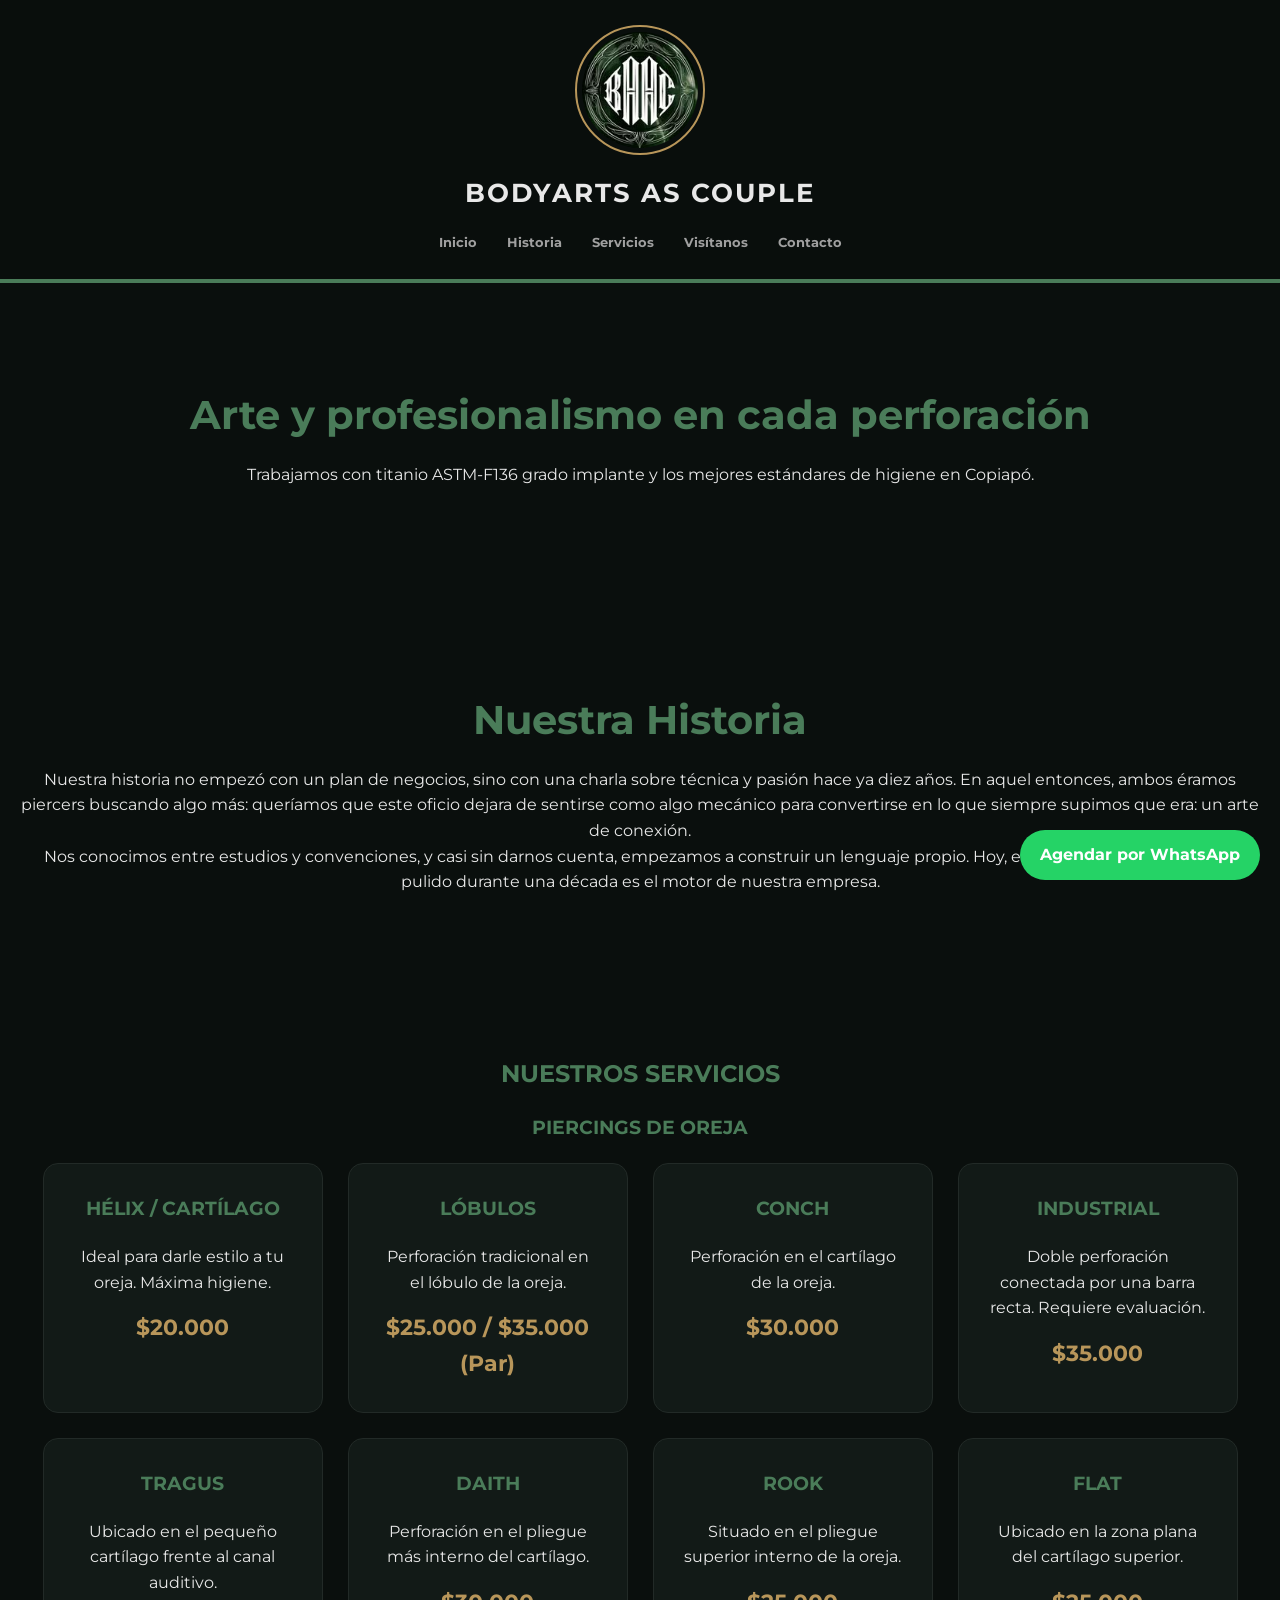
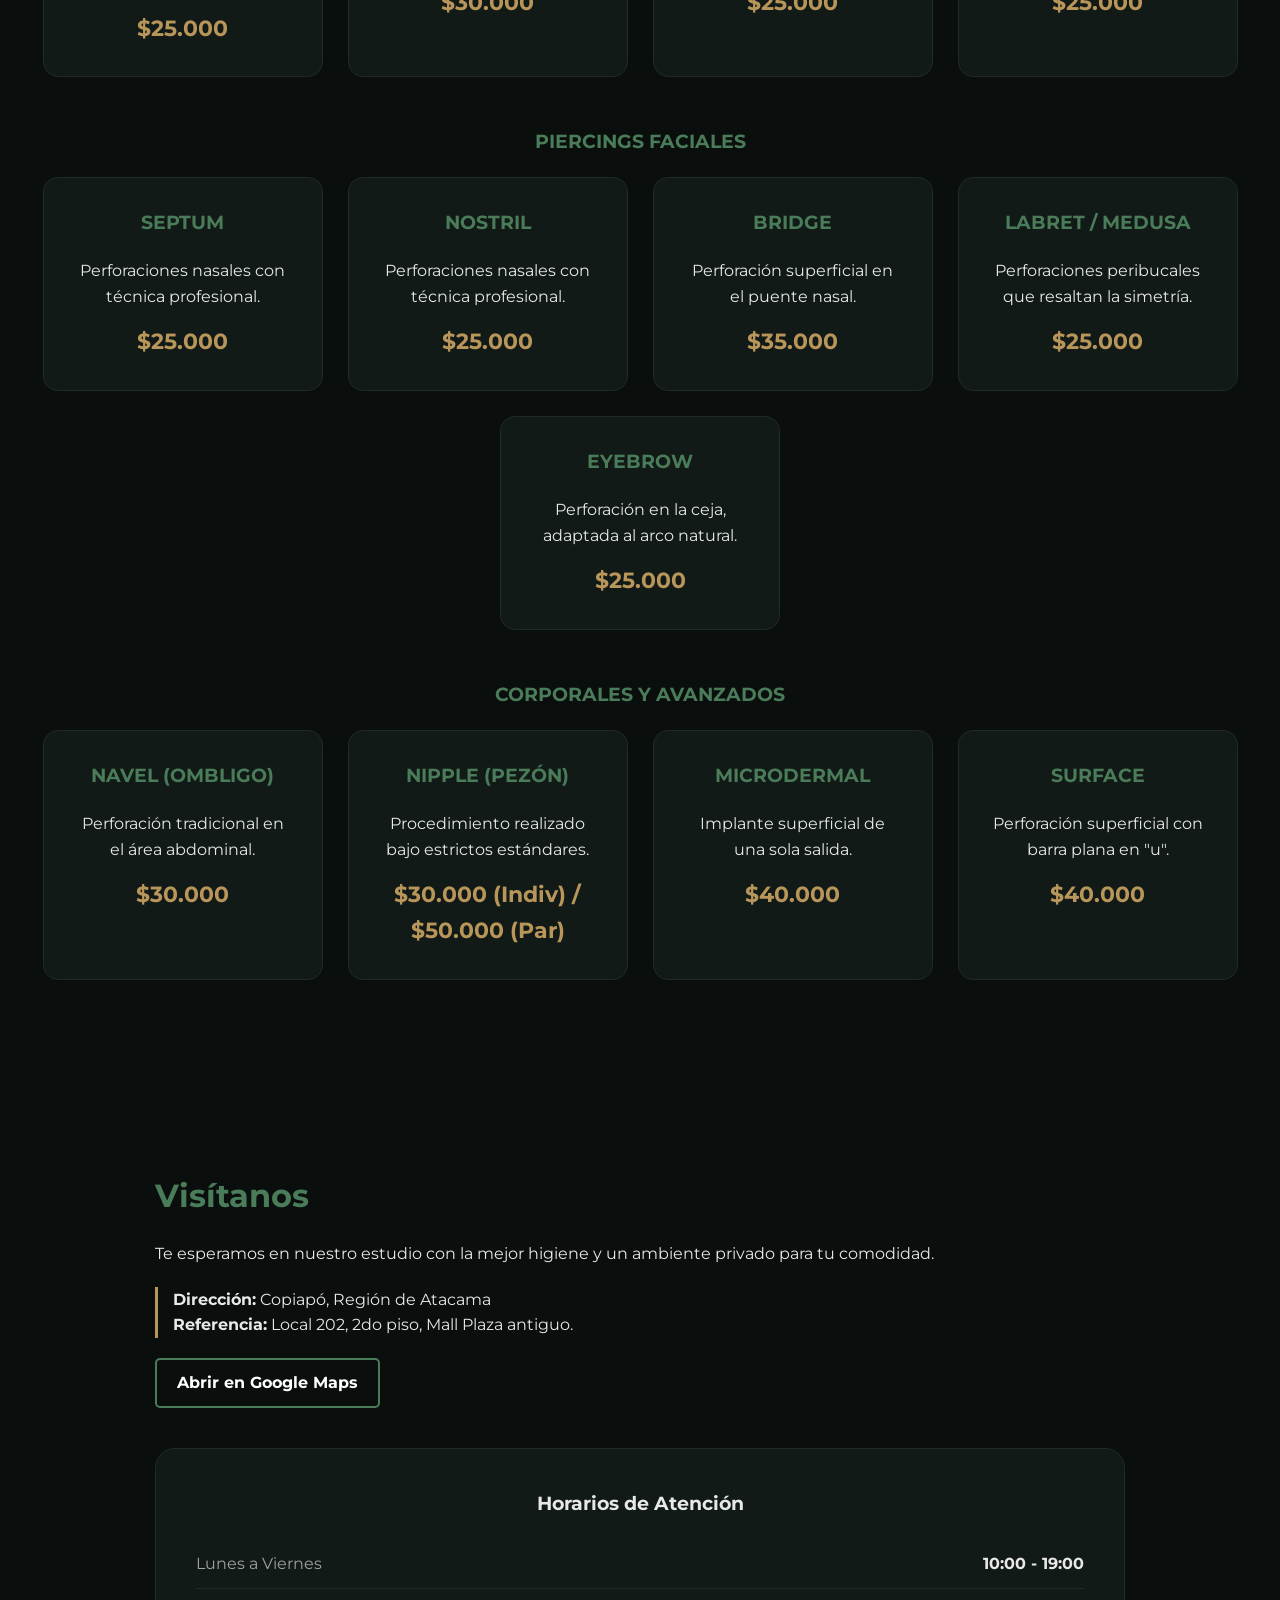
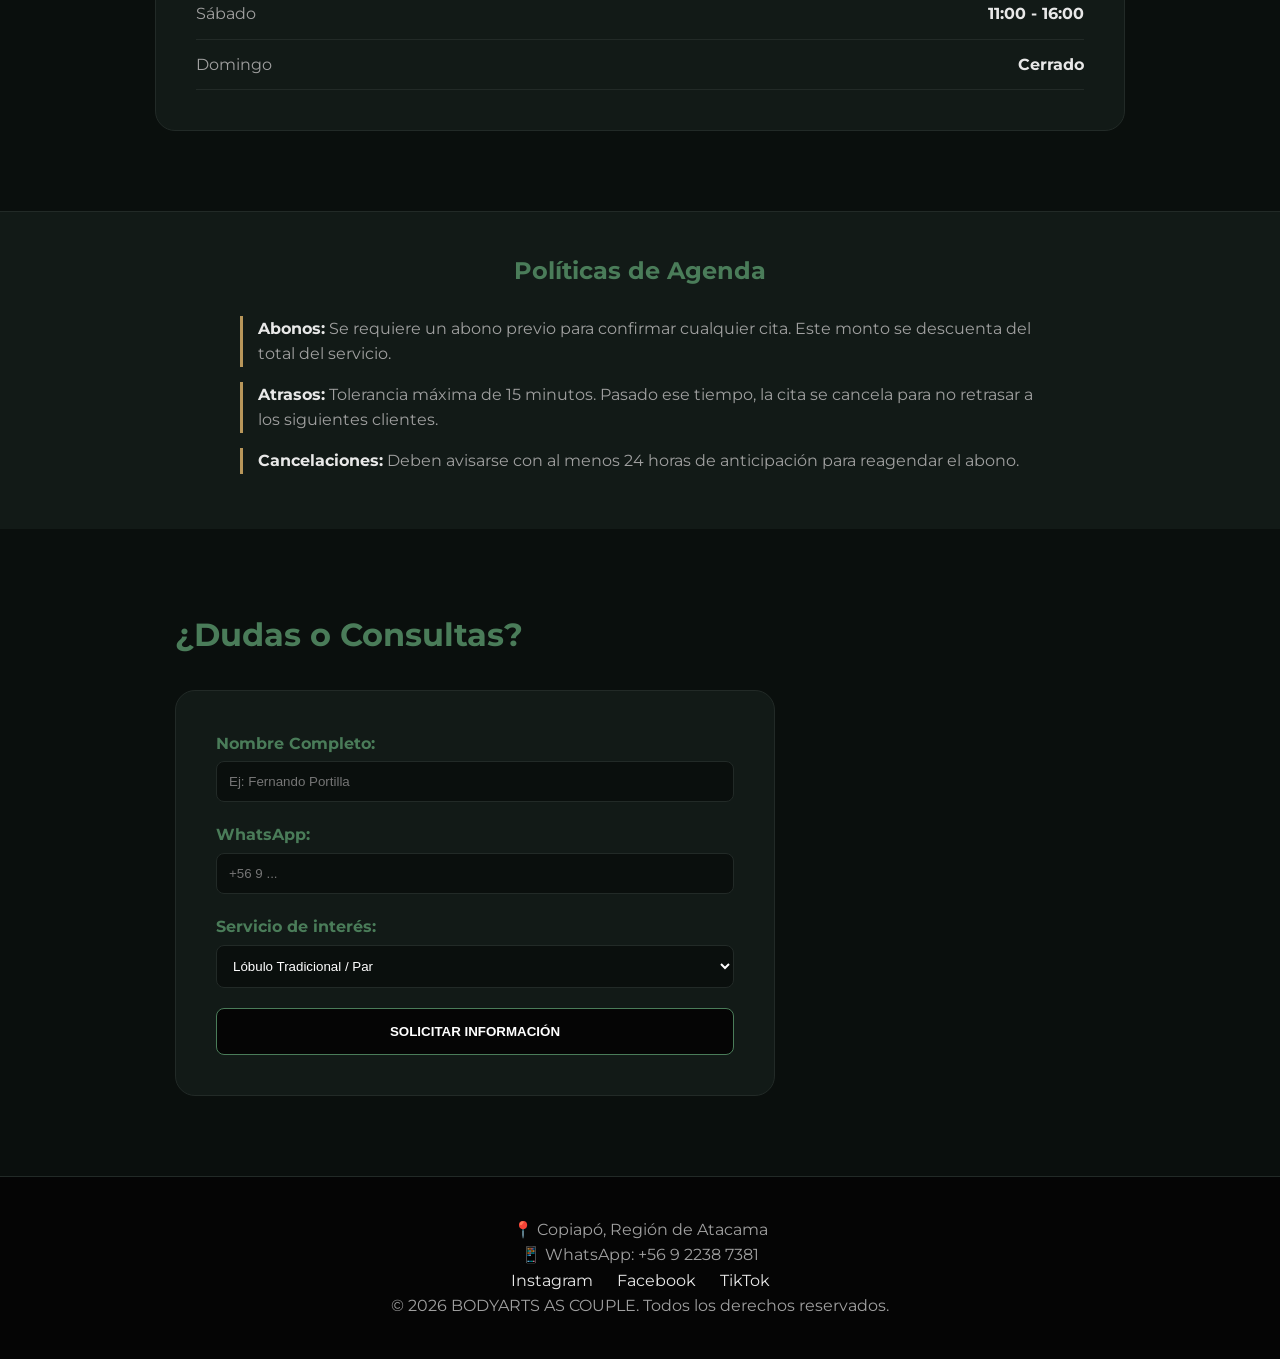
==== index.html @ e75603a9 "integracion Politicas" ====
<!DOCTYPE html>
<html lang="es">
<head>
    <meta charset="UTF-8">
    <meta name="viewport" content="width=device-width, initial-scale=1.0">
    <title>BODYARTS AS COUPLE - Copiapó</title>
    <link href="https://fonts.googleapis.com/css2?family=Montserrat:wght@400;700&display=swap" rel="stylesheet">
    <link rel="stylesheet" href="css/styles.css">
    <link rel="icon" type="image/png" href="image_def505.png">
</head>
<body>
    <header>
        <div class="header-container">
            <img src="img/image_def505.png" alt="Logo circular de Bodyarts as Couple" class="logo-img">
            <h1>BODYARTS AS COUPLE</h1>
        </div>
        <nav>
            <ul>
                <li><a href="#inicio">Inicio</a></li>
                <li><a href="#historia">Historia</a></li>
                <li><a href="#servicios">Servicios</a></li>
                <li><a href="#visitanos">Visítanos</a></li>
                <li><a href="#contacto">Contacto</a></li>
            </ul>
        </nav>
    </header>

    <main>
        <section id="inicio">
            <div class="hero-content">
                <h2>Arte y profesionalismo en cada perforación</h2>
                <p>Trabajamos con titanio ASTM-F136 grado implante y los mejores estándares de higiene en Copiapó.</p>
            </div>
        </section>

        <section id="historia">
            <div class="hero-content">
                <h2>Nuestra Historia</h2>
                <p>Nuestra historia no empezó con un plan de negocios, sino con una charla sobre técnica y pasión hace ya diez años. En aquel entonces, ambos éramos piercers buscando algo más: queríamos que este oficio dejara de sentirse como algo mecánico para convertirse en lo que siempre supimos que era: un arte de conexión.</p>
                <p>Nos conocimos entre estudios y convenciones, y casi sin darnos cuenta, empezamos a construir un lenguaje propio. Hoy, esa complicidad que hemos pulido durante una década es el motor de nuestra empresa.</p>
            </div>
        </section>

        <section id="servicios">
            <h2>Nuestros Servicios</h2>
            
            <h3>Piercings de Oreja</h3>
            <div class="contenedor-servicios">
                <article class="servicio-card">
                    <img src="img/helix.jpeg" alt="Piercing Helix" class="img-referencia">
                    <h3>Hélix / Cartílago</h3>
                    <p>Ideal para darle estilo a tu oreja. Máxima higiene.</p>
                    <span class="precio">$20.000</span>
                </article>
                <article class="servicio-card">
                    <img src="img/lobulos.jpeg" alt="Piercing lobulos" class="img-referencia">
                    <h3>Lóbulos</h3>
                    <p>Perforación tradicional en el lóbulo de la oreja.</p>
                    <span class="precio">$25.000 / $35.000 (Par)</span>
                </article>
                <article class="servicio-card">
                    <img src="img/conch.jpeg" alt="Piercing Conch" class="img-referencia">
                    <h3>Conch</h3>
                    <p>Perforación en el cartílago de la oreja.</p>
                    <span class="precio">$30.000</span>
                </article> 
                <article class="servicio-card">
                    <img src="img/industrial.jpeg" alt="Piercing Industrial" class="img-referencia">
                    <h3>Industrial</h3>
                    <p>Doble perforación conectada por una barra recta. Requiere evaluación.</p>
                    <span class="precio">$35.000</span>
                </article>
                <article class="servicio-card">
                    <img src="img/tragus.jpeg" alt="Piercing Tragus" class="img-referencia">
                    <h3>Tragus</h3>
                    <p>Ubicado en el pequeño cartílago frente al canal auditivo.</p>
                    <span class="precio">$25.000</span>
                </article>
                <article class="servicio-card">
                    <img src="img/daith.jpeg" alt="Piercing Daith" class="img-referencia">
                    <h3>Daith</h3>
                    <p>Perforación en el pliegue más interno del cartílago.</p>
                    <span class="precio">$30.000</span>
                </article>
                <article class="servicio-card">
                    <img src="img/rook.jpeg" alt="Piercing Rook" class="img-referencia">
                    <h3>Rook</h3>
                    <p>Situado en el pliegue superior interno de la oreja.</p>
                    <span class="precio">$25.000</span>
                </article>
                <article class="servicio-card">
                    <img src="img/flat.jpeg" alt="Piercing Flat" class="img-referencia">
                    <h3>Flat</h3>
                    <p>Ubicado en la zona plana del cartílago superior.</p>
                    <span class="precio">$25.000</span>
                </article>
            </div>

            <h3>Piercings Faciales</h3>
            <div class="contenedor-servicios">
                <article class="servicio-card">
                    <img src="img/septum.jpeg" alt="Piercing Septum" class="img-referencia">
                    <h3>Septum</h3>
                    <p>Perforaciones nasales con técnica profesional.</p>
                    <span class="precio">$25.000</span>
                </article>
                <article class="servicio-card">
                    <img src="img/nostril.jpeg" alt="Piercing Nostril" class="img-referencia">
                    <h3>Nostril</h3>
                    <p>Perforaciones nasales con técnica profesional.</p>
                    <span class="precio">$25.000</span>
                </article>
                <article class="servicio-card">
                    <img src="img/bridge.jpeg" alt="Piercing Bridge" class="img-referencia">
                    <h3>Bridge</h3>
                    <p>Perforación superficial en el puente nasal.</p>
                    <span class="precio">$35.000</span>
                </article>
                <article class="servicio-card">
                    <img src="img/labret.jpeg" alt="Piercing Labret" class="img-referencia">
                    <h3>Labret / Medusa</h3>
                    <p>Perforaciones peribucales que resaltan la simetría.</p>
                    <span class="precio">$25.000</span>
                </article>
                <article class="servicio-card">
                    <img src="img/eyebrow.jpeg" alt="Piercing Eyebrow" class="img-referencia">
                    <h3>Eyebrow</h3>
                    <p>Perforación en la ceja, adaptada al arco natural.</p>
                    <span class="precio">$25.000</span>
                </article>
            </div>

            <h3>Corporales y Avanzados</h3>
            <div class="contenedor-servicios">
                <article class="servicio-card">
                    <img src="img/naval.jpeg" alt="Piercing Naval" class="img-referencia">
                    <h3>Navel (Ombligo)</h3>
                    <p>Perforación tradicional en el área abdominal.</p>
                    <span class="precio">$30.000</span>
                </article>
                <article class="servicio-card">
                    <img src="img/nipple.jpeg" alt="Piercing Nipple" class="img-referencia">
                    <h3>Nipple (Pezón)</h3>
                    <p>Procedimiento realizado bajo estrictos estándares.</p>
                    <span class="precio">$30.000 (Indiv) / $50.000 (Par)</span>
                </article>
                <article class="servicio-card">
                    <img src="img/microdermal.jpeg" alt="Piercing Microdermal" class="img-referencia">
                    <h3>Microdermal</h3>
                    <p>Implante superficial de una sola salida.</p>
                    <span class="precio">$40.000</span>
                </article>
                <article class="servicio-card">
                    <img src="img/surface.jpeg" alt="Piercing Surface" class="img-referencia">
                    <h3>Surface</h3>
                    <p>Perforación superficial con barra plana en "u".</p>
                    <span class="precio">$40.000</span>
                </article>
            </div>
        </section>

        <section id="visitanos">
             <div class="contenedor-visita">
                <div class="columna-info">
                    <h2>Visítanos</h2>
                    <p>Te esperamos en nuestro estudio con la mejor higiene y un ambiente privado para tu comodidad.</p>
                    <div class="detalle-contacto">
                        <p><strong>Dirección:</strong> Copiapó, Región de Atacama</p>
                        <p><strong>Referencia:</strong> Local 202, 2do piso, Mall Plaza antiguo.</p>
                    </div>
                    <a href="https://maps.app.goo.gl/2DB14TXbW8Hz6yp67?g_st=aw" target="_blank" class="btn-secundario">
                        Abrir en Google Maps
                    </a>
                </div>

                <div class="columna-horarios">
                    <h3>Horarios de Atención</h3>
                    <ul class="lista-horarios">
                        <li><span>Lunes a Viernes</span> <strong>10:00 - 19:00</strong></li>
                        <li><span>Sábado</span> <strong>11:00 - 16:00</strong></li>
                        <li class="cerrado"><span>Domingo</span> <strong>Cerrado</strong></li>
                    </ul>
                </div>
            </div>
        </section>

        <section id="politicas" style="padding: 40px 20px; background-color: var(--fondo-card); border-top: 1px solid var(--gris-borde);">
            <div style="max-width: 800px; margin: 0 auto;">
                <h2 style="color: var(--verde-suave); text-align: center; margin-bottom: 25px;">Políticas de Agenda</h2>
                <ul style="list-style: none; color: var(--texto-suave);">
                     <li style="margin-bottom: 15px; border-left: 3px solid var(--dorado-logo); padding-left: 15px;">
                        <strong style="color: var(--blanco-texto);">Abonos:</strong> Se requiere un abono previo para confirmar cualquier cita. Este monto se descuenta del total del servicio.
                    </li>
                    <li style="margin-bottom: 15px; border-left: 3px solid var(--dorado-logo); padding-left: 15px;">
                        <strong style="color: var(--blanco-texto);">Atrasos:</strong> Tolerancia máxima de 15 minutos. Pasado ese tiempo, la cita se cancela para no retrasar a los siguientes clientes.
                    </li>
                    <li style="margin-bottom: 15px; border-left: 3px solid var(--dorado-logo); padding-left: 15px;">
                        <strong style="color: var(--blanco-texto);">Cancelaciones:</strong> Deben avisarse con al menos 24 horas de anticipación para reagendar el abono.
                    </li>
                </ul>
            </div>
        </section>

        <section id="contacto">
            <h2>¿Dudas o Consultas?</h2>
            <form action="mailto:fpportillaff.01@gmail.com" method="POST" enctype="text/plain">
                <label for="nombre">Nombre Completo:</label>
                <input type="text" id="nombre" name="nombre" required placeholder="Ej: Fernando Portilla">
                
                <label for="telefono">WhatsApp:</label>
                <input type="tel" id="telefono" name="telefono" required placeholder="+56 9 ...">

                <label for="servicio">Servicio de interés:</label>
                <select id="servicio" name="servicio">
                    <optgroup label="Piercings de Oreja">
                        <option value="lobulo">Lóbulo Tradicional / Par</option>
                        <option value="helix">Hélix / Cartílago</option>
                        <option value="industrial">Industrial</option>
                        <option value="tragus">Tragus</option>
                        <option value="daith">Daith</option>
                        <option value="rook">Rook</option>
                        <option value="flat">Flat / Conch</option>
                    </optgroup>
                    <optgroup label="Piercings Faciales">
                        <option value="nostril">Nostril</option>
                        <option value="septum">Septum</option>
                        <option value="bridge">Bridge</option>
                        <option value="labret-medusa">Labret / Medusa</option>
                        <option value="ceja">Eyebrow (Ceja)</option>
                    </optgroup>
                    <optgroup label="Piercings Corporales">
                        <option value="navel">Navel (Ombligo)</option>
                        <option value="nipple">Nipple (Pezón)</option>
                        <option value="microdermal">Microdermal / Surface</option>
                    </optgroup>
                    <optgroup label="Otros Procedimientos">
                        <option value="escarificaciones">Escarificaciones</option>
                        <option value="expansiones">Expansiones</option>
                        <option value="otro">Otro (especificar en mensaje)</option>
                    </optgroup>
                </select>

                <button type="submit">Solicitar Información</button>
            </form>
        </section>
    </main>

    <footer>
        <div class="footer-contenido">
            <p>📍 Copiapó, Región de Atacama</p>
            <p>📱 WhatsApp: +56 9 2238 7381</p>
            <div class="redes-sociales">
                <a href="https://www.instagram.com/bodyarts_as_couplee/" target="_blank">Instagram</a>
                <a href="https://www.facebook.com/share/1AnFjQi3zK/" target="_blank">Facebook</a>
                <a href="https://www.tiktok.com/@.body.arts.as.cou/" target="_blank">TikTok</a>
            </div>
        </div>
        <p class="copyright">© 2026 BODYARTS AS COUPLE. Todos los derechos reservados.</p>
    </footer>

    <a href="https://wa.me/56922387381" class="btn-whatsapp" target="_blank">
        <span>Agendar por WhatsApp</span>
    </a>

</body>
</html>
---- css/styles.css ----
/* =========================================
   1. VARIABLES Y RESET (Modo Oscuro)
   ========================================= */
:root { /* Colores */
    --fondo-oscuro: #0a0f0d;      
    --fondo-card: #121a17;        
    --verde-suave: #4a7c59;       
    --dorado-logo: #b8965a;       
    --blanco-texto: #e8e8e8;      
    --gris-borde: #222a27;        
    --texto-suave: #a0a0a0;       
    --negro-minimal: #050505;     
}

* { /* Reseteo */
    margin: 0;
    padding: 0;
    box-sizing: border-box;
}

img { /* Adaptabilidad */
    max-width: 100%;
    height: auto;
}

html { /* Desplazamiento */
    scroll-behavior: smooth;
}

body { /* Base */
    background-color: var(--fondo-oscuro);
    color: var(--blanco-texto);
    font-family: 'Montserrat', sans-serif;
    font-size: 16px; 
    line-height: 1.6;
}

/* =========================================
   2. ENCABEZADO
   ========================================= */
header { /* Menú */
    padding: 25px 0;
    text-align: center; 
    border-bottom: 4px solid var(--verde-suave); 
    position: sticky; /* Fijo */
    top: 0;
    z-index: 1000;
    background-color: rgba(10, 15, 13, 0.85); 
    backdrop-filter: blur(10px); /* Esmerilado */
    -webkit-backdrop-filter: blur(10px);
}

.logo-img { /* Imagen */
    width: 130px;
    border-radius: 50%;
    border: 2px solid var(--dorado-logo);
    padding: 5px;
    margin-bottom: 10px;
}

header h1 { /* Marca */
    color: var(--blanco-texto);
    font-size: 1.6rem;
    text-transform: uppercase;
    letter-spacing: 2px;
}

nav ul { /* Lista */
    list-style: none;
    display: flex;
    justify-content: center;
    gap: 30px;
    margin-top: 15px;
}

nav a { /* Enlaces */
    color: var(--texto-suave);
    text-decoration: none;
    font-weight: bold;
    font-size: 0.8rem;
    transition: 0.3s;
}

nav a:hover { /* Interacción */
    color: var(--verde-suave);
}

::-webkit-scrollbar { /* Barra */
    width: 12px;
}

::-webkit-scrollbar-track { /* Fondo-barra */
    background-color: var(--fondo-oscuro);
}

::-webkit-scrollbar-thumb { /* Deslizador */
    background-color: var(--verde-suave);
    border-radius: 10px;
    border: 3px solid var(--fondo-oscuro);
}

::-webkit-scrollbar-thumb:hover { /* Activado */
    background-color: var(--dorado-logo);
}

/* =========================================
   3. SECCIÓN HERO (Inicio e Historia)
   ========================================= */
#inicio, #historia { /* Portada */
    background-image: linear-gradient(rgba(10,15,13,0.8), rgba(10,15,13,0.9)), url('../image_def523.png');
    background-size: cover;
    padding: 100px 20px;
    text-align: center;
}

#inicio h2, #historia h2 { /* Títulos */
    font-size: 2.5rem;
    color: var(--verde-suave);
    margin-bottom: 15px;
}

form input:focus, 
form select:focus { /* Resplandor */
    outline: none; 
    border-color: var(--dorado-logo);
    box-shadow: 0 0 10px rgba(184, 150, 90, 0.3); 
    background-color: #1a241f; 
    transition: all 0.3s ease;
}

/* =========================================
   4. SERVICIOS (Con efecto Hover de Imágenes)
   ========================================= */
#servicios { /* Contenedor */
    background-color: var(--fondo-oscuro); 
    padding: 60px 20px;
}

#servicios h2, #servicios h3 { /* Subtítulos */
    color: var(--verde-suave);
    text-align: center;
    margin-bottom: 20px;
    text-transform: uppercase;
}

.contenedor-servicios { /* Cuadrícula */
    display: flex;
    justify-content: center;
    gap: 25px;
    flex-wrap: wrap;
    margin-bottom: 50px;
}

.servicio-card { /* Tarjeta */
    background-color: var(--fondo-card);
    border: 1px solid var(--gris-borde);
    border-radius: 15px;
    padding: 30px;
    width: 280px;
    text-align: center;
    transition: 0.3s ease;
    position: relative; /* Base-flotante */
}

.servicio-card:hover { /* Elevación */
    transform: translateY(-8px);
    border-color: var(--dorado-logo);
    box-shadow: 0 10px 20px rgba(0, 0, 0, 0.5);
}

.servicio-card h3 { /* Nombre */
    color: var(--blanco-texto);
    margin-bottom: 10px;
}

.servicio-card .precio { /* Valor */
    color: var(--dorado-logo);
    font-weight: bold;
    font-size: 1.4rem;
    display: block;
    margin-top: 15px;
}

.img-referencia { /* Oculta */
    position: absolute;
    top: -100px; /* Subida */
    left: 50%;
    transform: translateX(-50%) scale(0.5); 
    width: 130px; /* Tamaño */
    height: 130px;
    object-fit: cover; 
    border-radius: 50%; 
    border: 3px solid var(--dorado-logo); 
    box-shadow: 0 10px 25px rgba(0,0,0,0.8); /* Sombra */
    opacity: 0; /* Transparente */
    visibility: hidden;
    transition: all 0.4s cubic-bezier(0.175, 0.885, 0.32, 1.275); 
    z-index: 10;
    background-color: var(--fondo-oscuro); 
}

.servicio-card:hover .img-referencia { /* Visible */
    transform: translateX(-50%) scale(1); 
    opacity: 1; 
    visibility: visible;
}

/* =========================================
   5. VISÍTANOS 
   ========================================= */
#visitanos { /* Sección */
    padding: 80px 20px;
    background-color: var(--fondo-oscuro);
}

.contenedor-visita { /* Maquetación */
    display: flex;
    flex-wrap: wrap;
    max-width: 1000px;
    margin: 0 auto;
    gap: 40px;
    align-items: flex-start;
    padding: 0 15px;
}

.columna-info h2 { /* Título */
    color: var(--verde-suave);
    margin-bottom: 20px;
    font-size: 2rem;
    text-align: left;
}

.detalle-contacto { /* Detalles */
    margin: 20px 0;
    border-left: 3px solid var(--dorado-logo);
    padding-left: 15px;
    text-align: left;
}

.btn-secundario { /* Botón */
    display: inline-block;
    padding: 10px 20px;
    border: 2px solid var(--verde-suave);
    color: white !important;
    text-decoration: none;
    font-weight: bold;
    border-radius: 5px;
    transition: 0.3s;
}

.btn-secundario:hover { /* Acción */
    background-color: var(--verde-suave);
}

.columna-horarios { /* Caja */
    background-color: var(--fondo-card);
    padding: 40px;
    border-radius: 20px;
    border: 1px solid var(--gris-borde);
    flex: 1;
}

.columna-horarios h3 { /* Título */
    color: var(--blanco-texto);
    text-align: center;
    margin-bottom: 20px;
}

.lista-horarios { list-style: none; /* Días */ }
.lista-horarios li { display: flex; justify-content: space-between; padding: 12px 0; border-bottom: 1px solid var(--gris-borde); color: var(--texto-suave); }
.lista-horarios li strong { color: var(--blanco-texto); /* Cierre */ }

/* =========================================
   6. CONTACTO 
   ========================================= */
#contacto { /* Bloque */
    padding: 80px 20px;
    max-width: 1000px;
    margin: 0 auto;
}

#contacto h2 { /* Título */
    color: var(--verde-suave);
    font-size: 2rem;
    margin-bottom: 30px;
    text-align: left;
    padding-left: 15px;
}

form { /* Formulario */
    background-color: var(--fondo-card);
    padding: 40px;
    max-width: 600px;
    margin-left: 15px;
    border-radius: 20px;
    border: 1px solid var(--gris-borde);
}

form label { color: var(--verde-suave); font-weight: bold; display: block; margin-bottom: 5px; /* Etiquetas */ }
form input, form select { width: 100%; padding: 12px; margin-bottom: 20px; background-color: var(--fondo-oscuro); color: white; border: 1px solid var(--gris-borde); border-radius: 8px; /* Cajas */ }
form button { width: 100%; background-color: var(--negro-minimal); color: white; padding: 15px; border: 1px solid var(--verde-suave); border-radius: 8px; cursor: pointer; font-weight: bold; text-transform: uppercase; transition: 0.3s; /* Enviar */ }
form button:hover { background-color: var(--verde-suave); /* Clic */ }

/* =========================================
   7. FOOTER Y BOTONES FLOTANTES
   ========================================= */
footer { /* Pie */
    background-color: var(--negro-minimal);
    color: var(--texto-suave);
    padding: 40px 20px;
    text-align: center;
    border-top: 1px solid var(--gris-borde);
}

.redes-sociales a { color: var(--blanco-texto); margin: 0 10px; text-decoration: none; transition: 0.3s; /* Íconos */ }
.redes-sociales a:hover { color: var(--dorado-logo); /* Brillo */ }

.btn-whatsapp { /* Chat */
    position: fixed;
    bottom: 20px;
    right: 20px;
    background-color: #25d366;
    color: white;
    padding: 12px 20px;
    border-radius: 50px;
    text-decoration: none;
    font-weight: bold;
    z-index: 1000;
    transition: 0.3s;
}

.btn-whatsapp:hover { transform: scale(1.05); /* Latido */ }

/* =========================================
   8. DISEÑO RESPONSIVO (Media Queries)
   ========================================= */
@media (max-width: 768px) {    /* Quiebre */
    .contenedor-visita { flex-direction: column; }  /* Columna */
    form { margin-left: 0; width: 100%; } /* Ancho */
    #contacto h2 { padding-left: 0; text-align: center; } /* Centro */
}
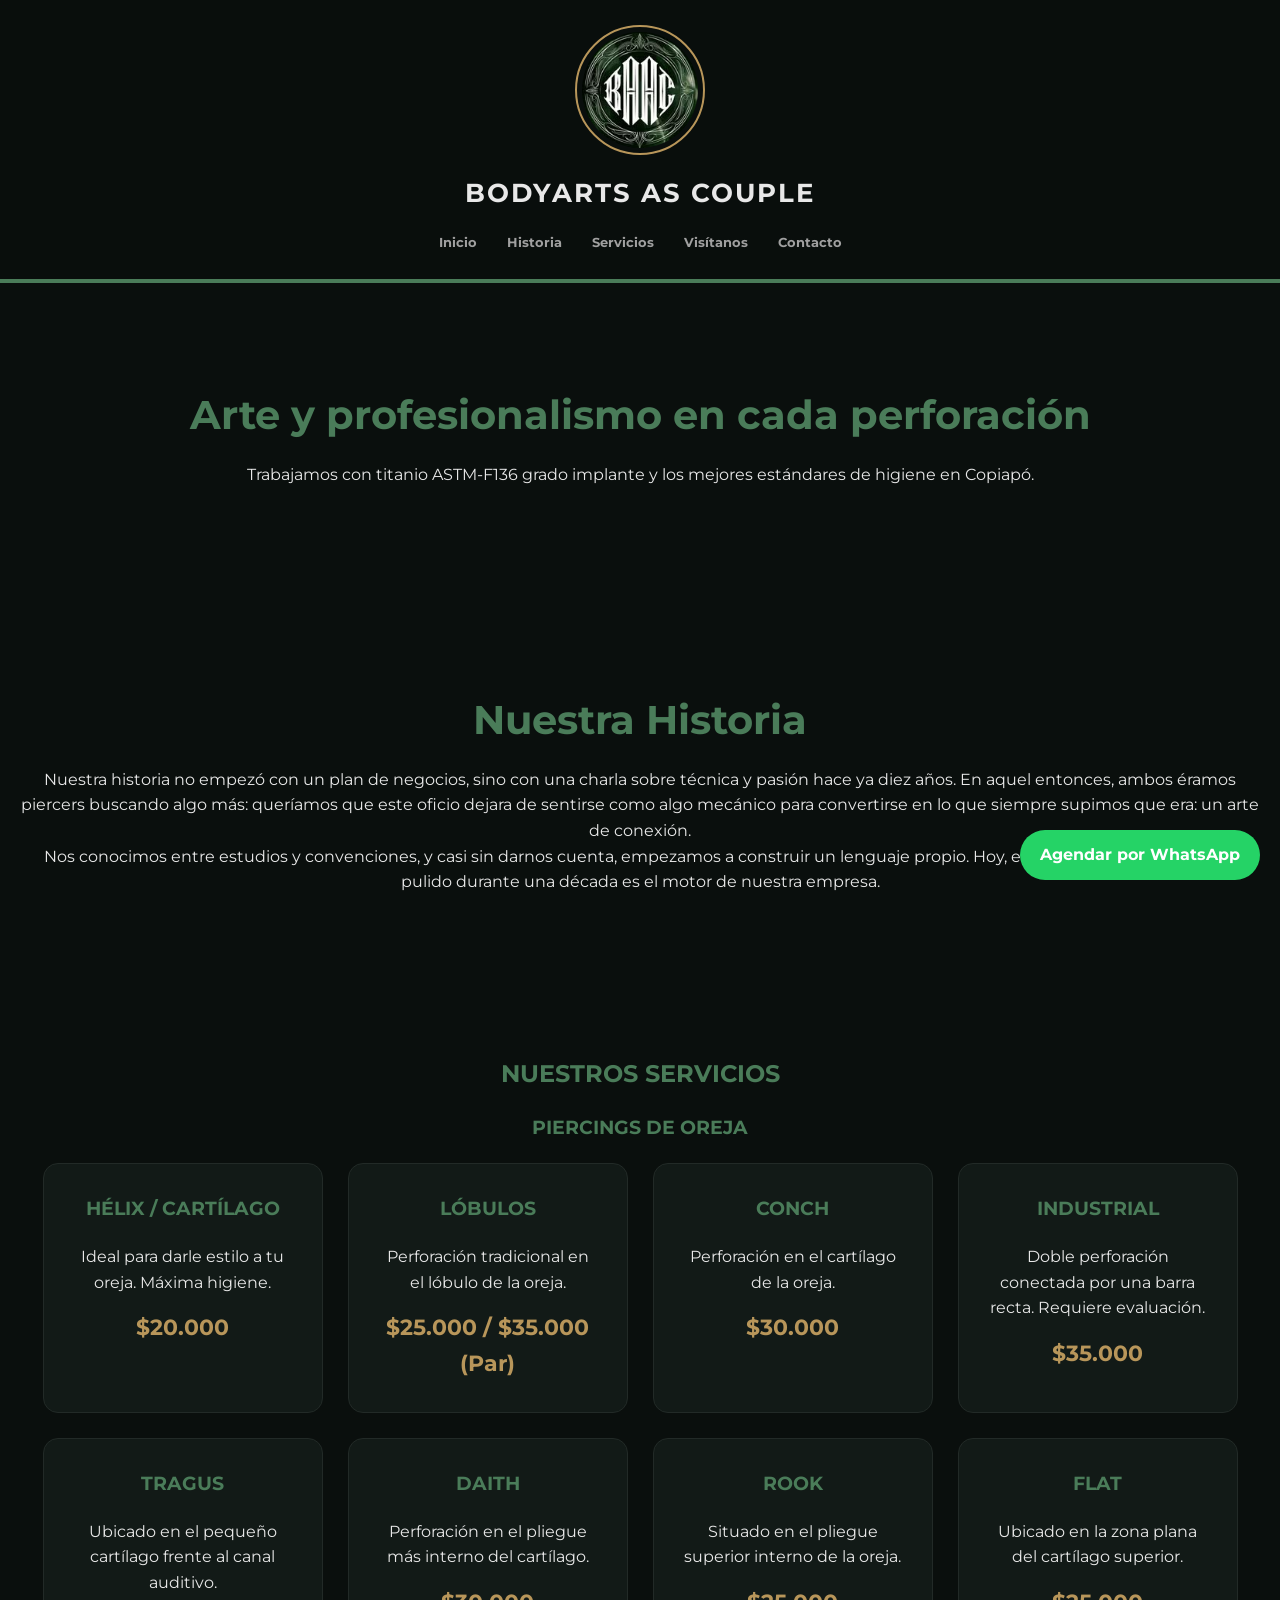
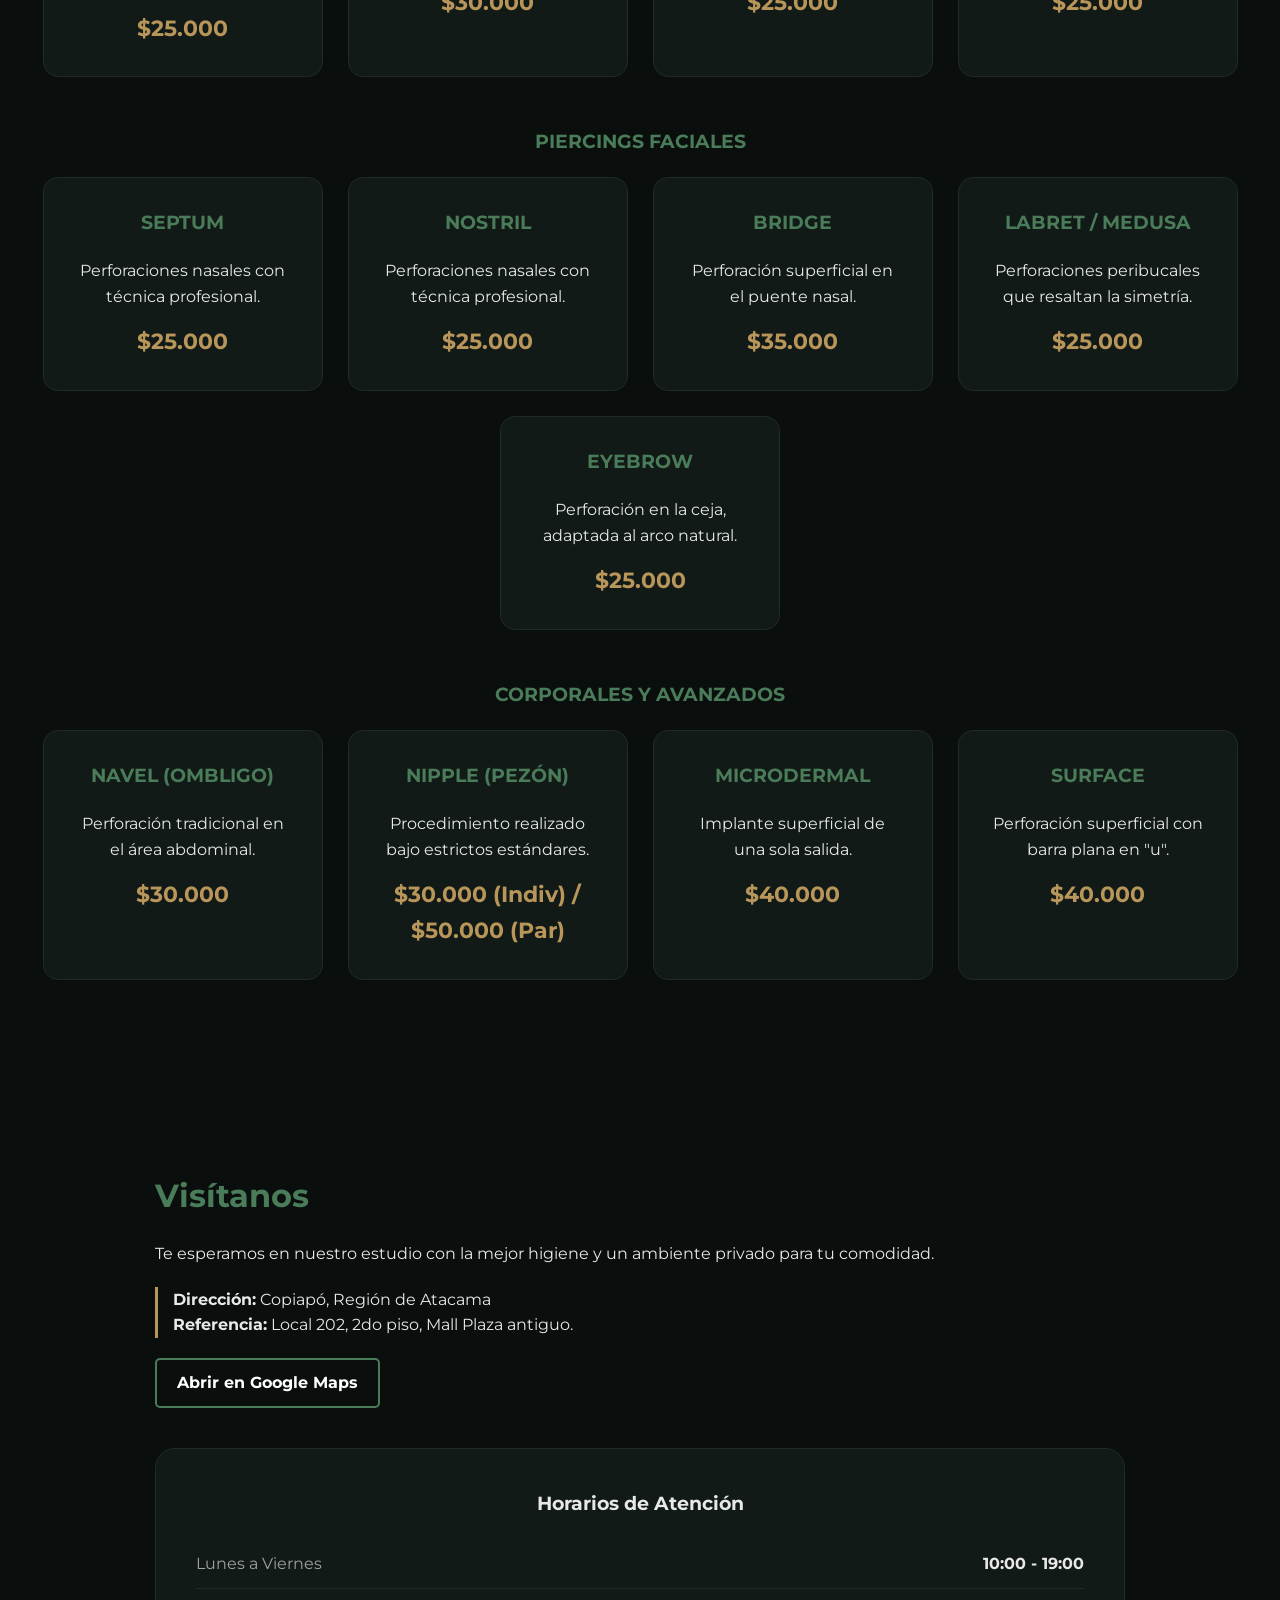
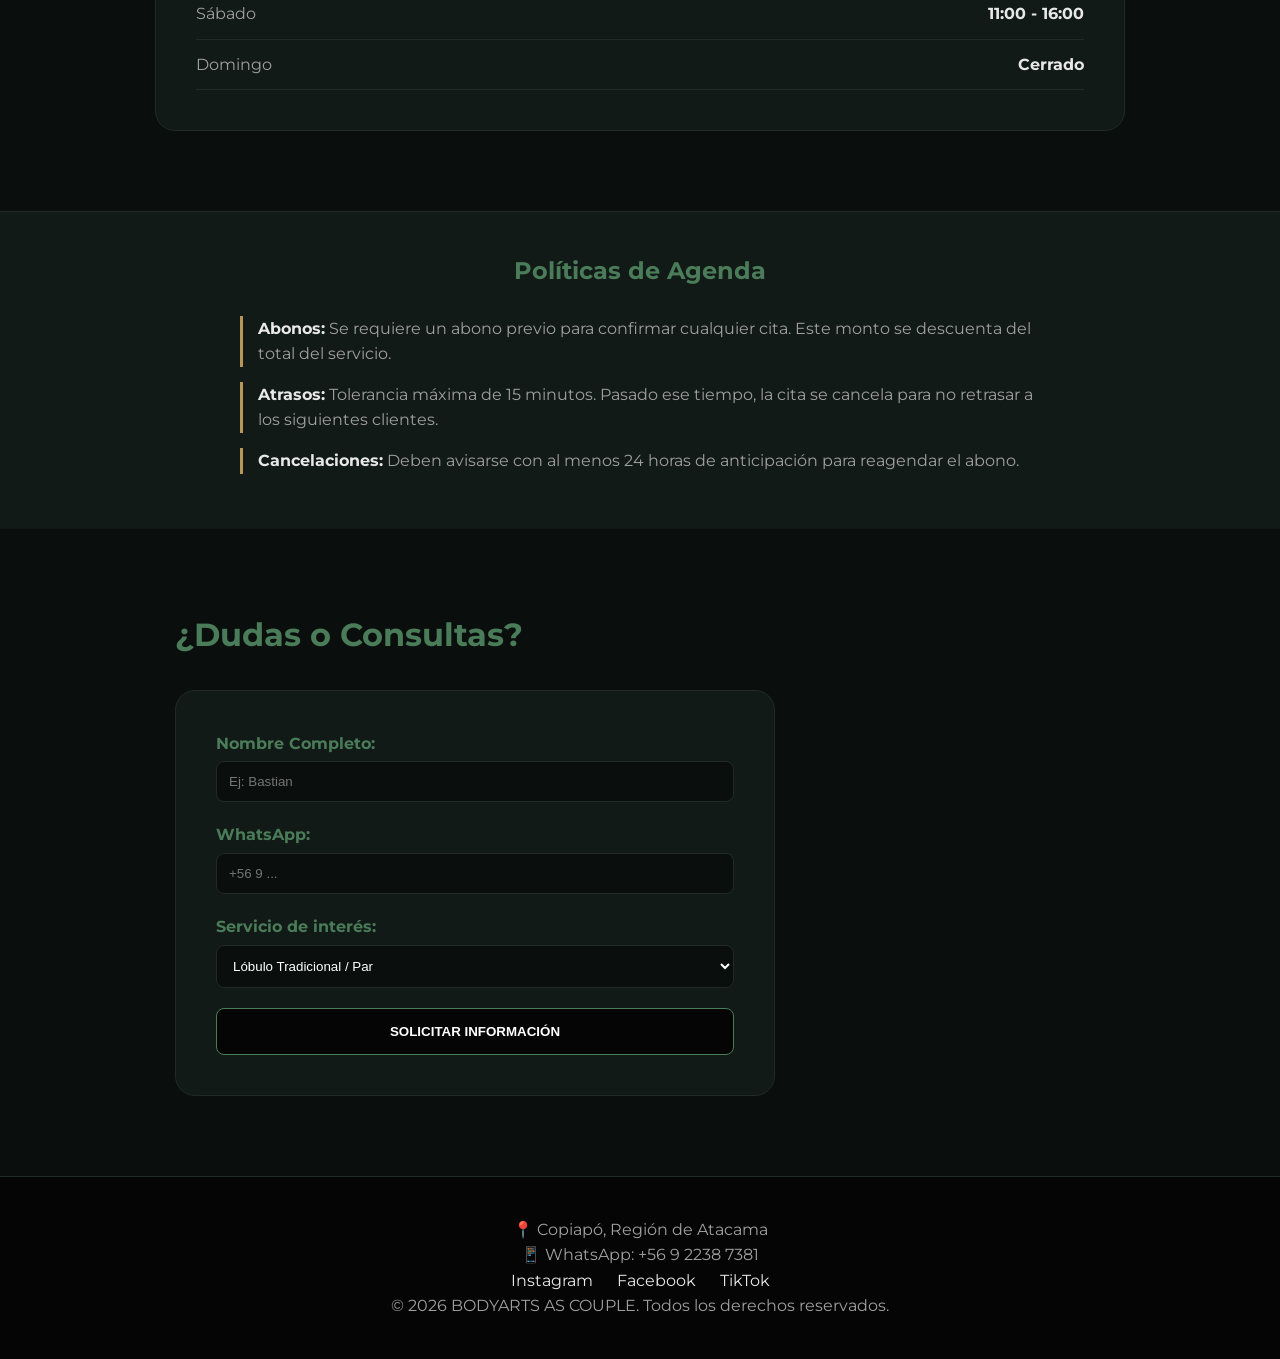
==== commit 136fb490: "actualizacion correo" ====
--- a/index.html
+++ b/index.html
@@ -204,9 +204,9 @@
 
         <section id="contacto">
             <h2>¿Dudas o Consultas?</h2>
-            <form action="mailto:fpportillaff.01@gmail.com" method="POST" enctype="text/plain">
+            <form action="mailto:bodyarts.as.couple@gmail.com" method="POST" enctype="text/plain">
                 <label for="nombre">Nombre Completo:</label>
-                <input type="text" id="nombre" name="nombre" required placeholder="Ej: Fernando Portilla">
+                <input type="text" id="nombre" name="nombre" required placeholder="Ej: Bastian">
                 
                 <label for="telefono">WhatsApp:</label>
                 <input type="tel" id="telefono" name="telefono" required placeholder="+56 9 ...">
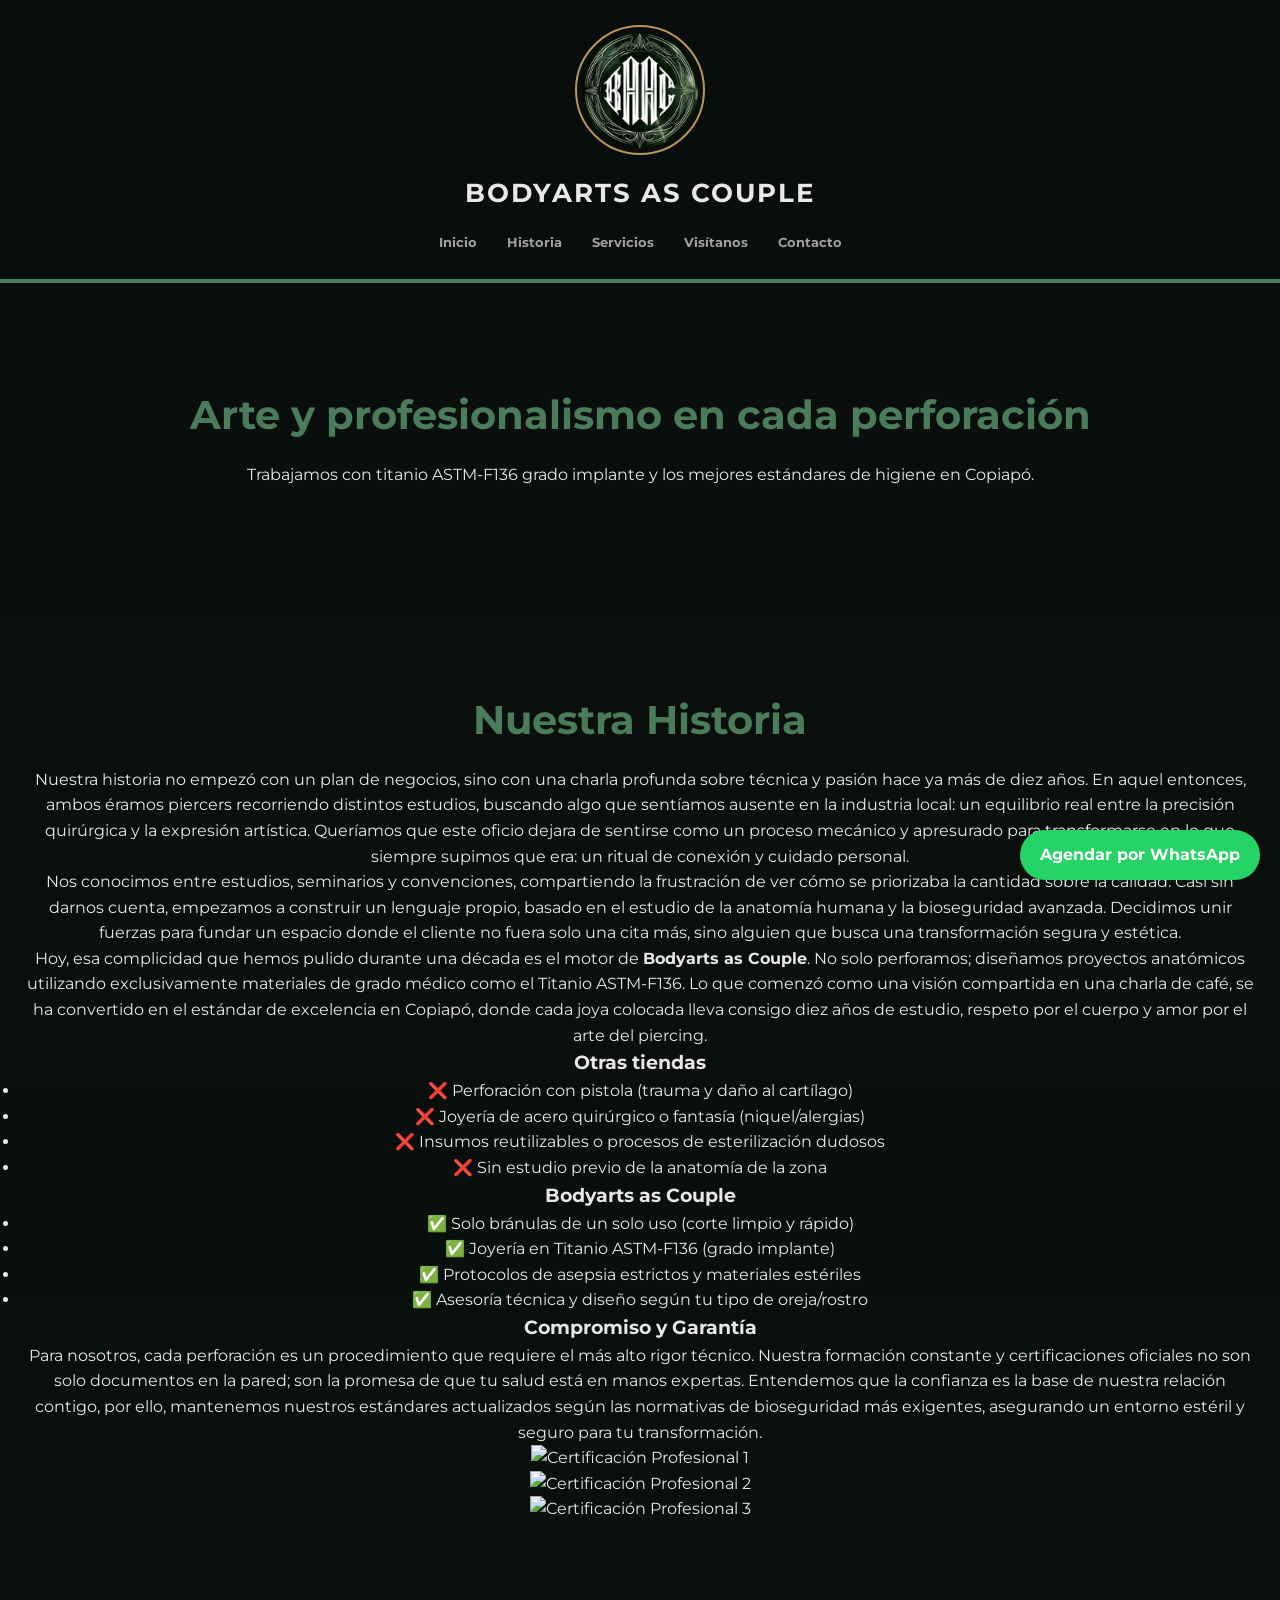
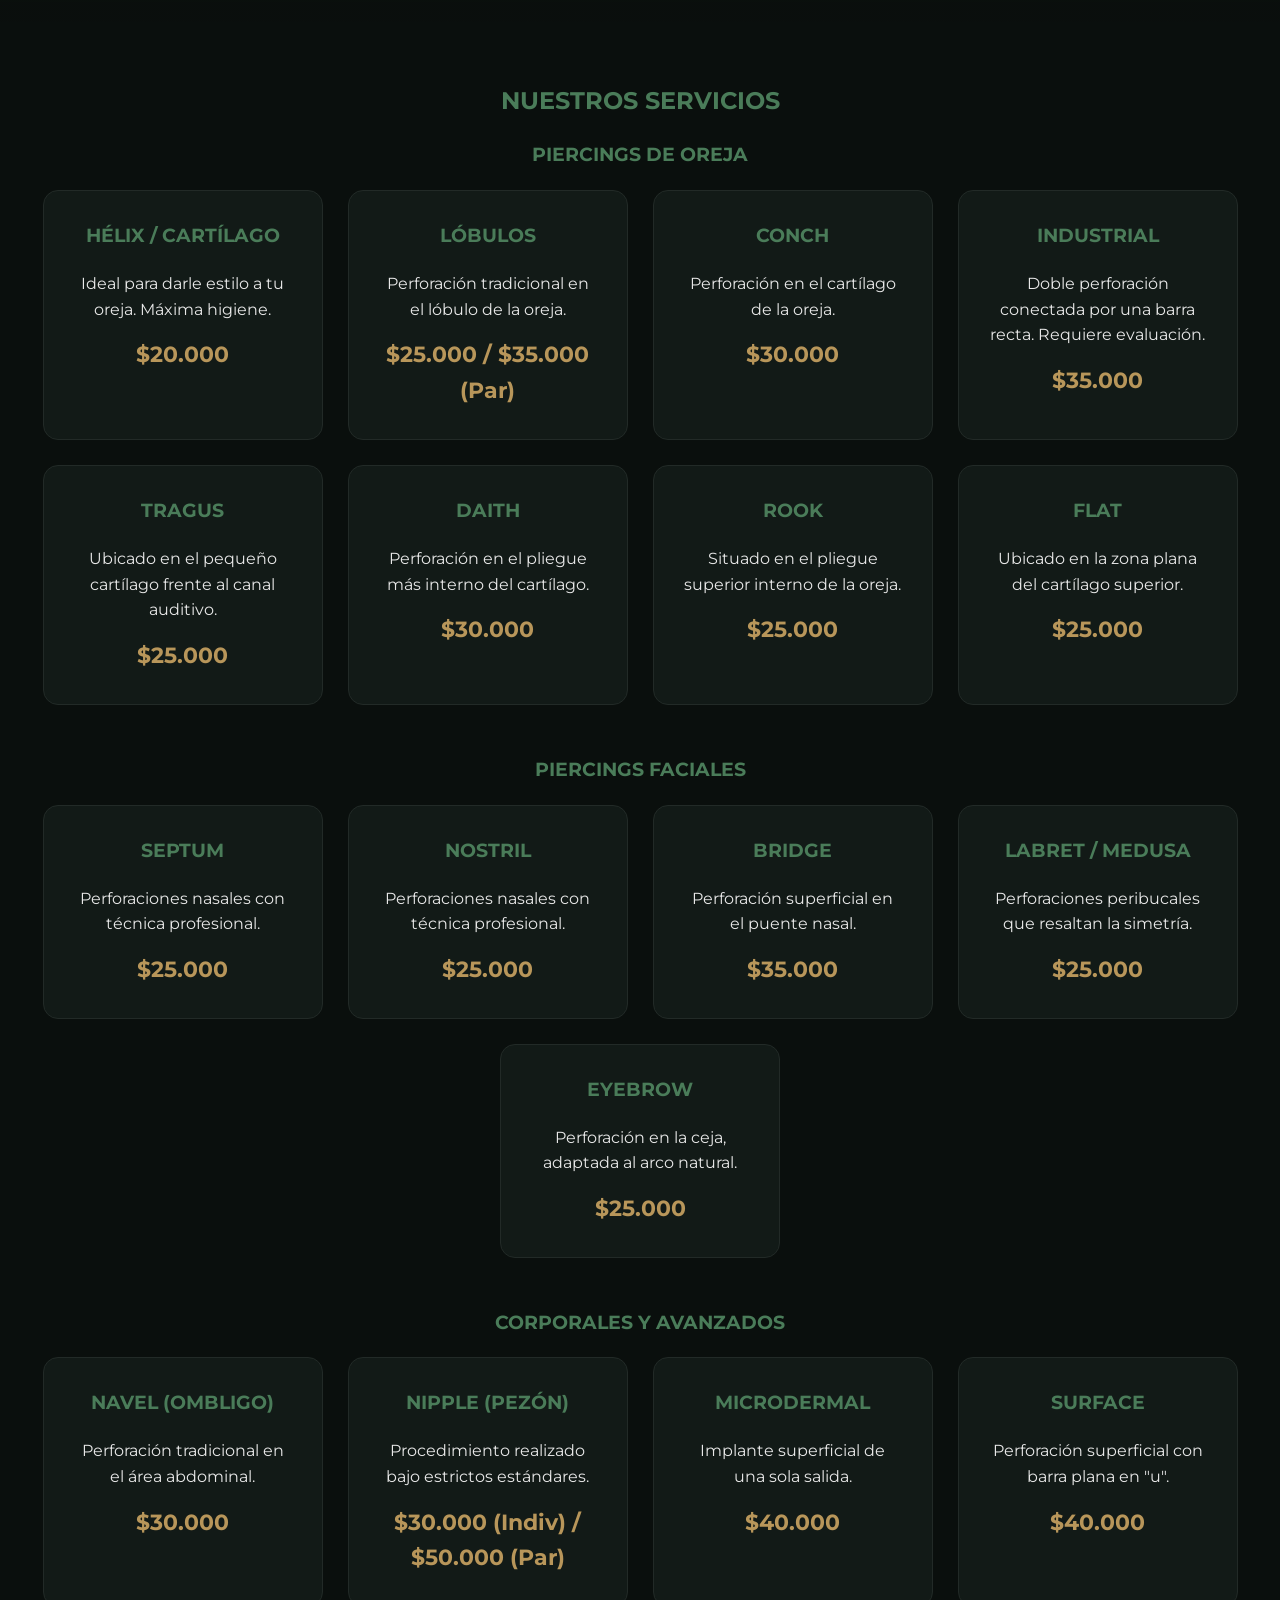
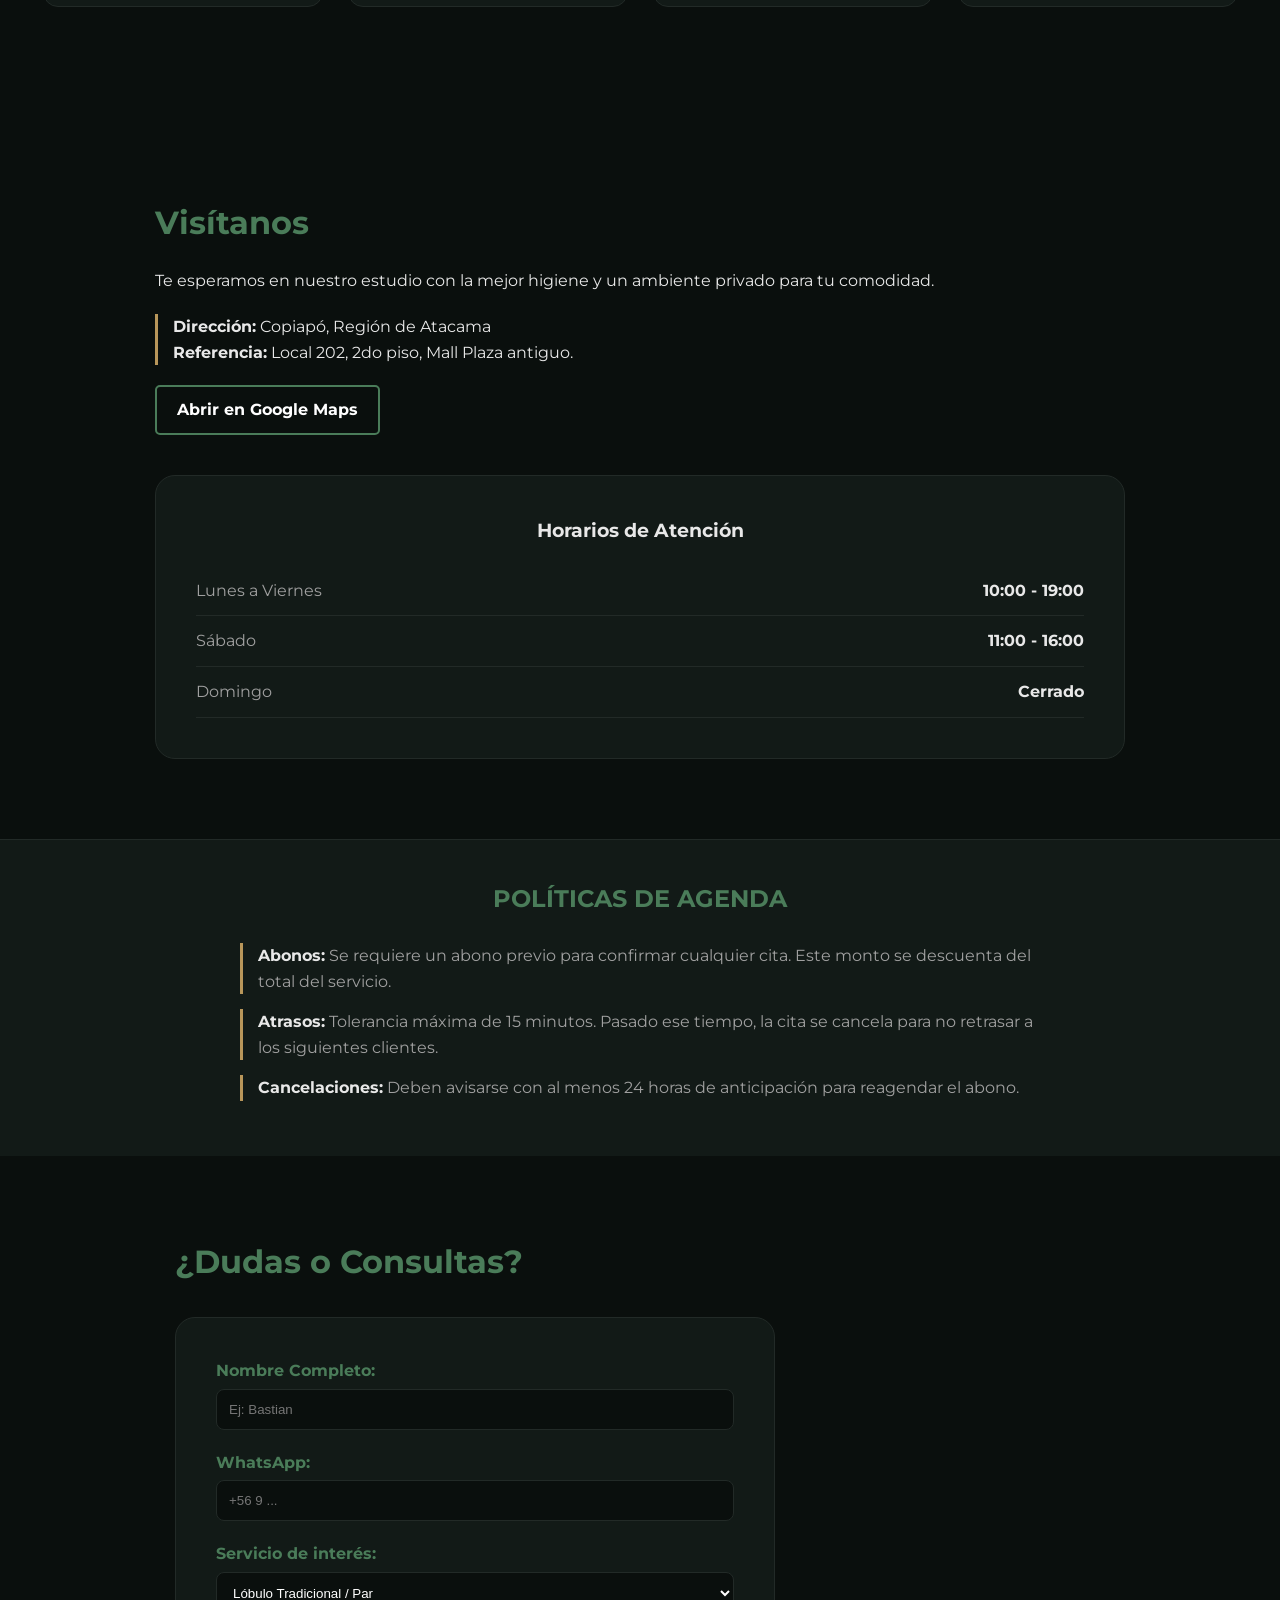
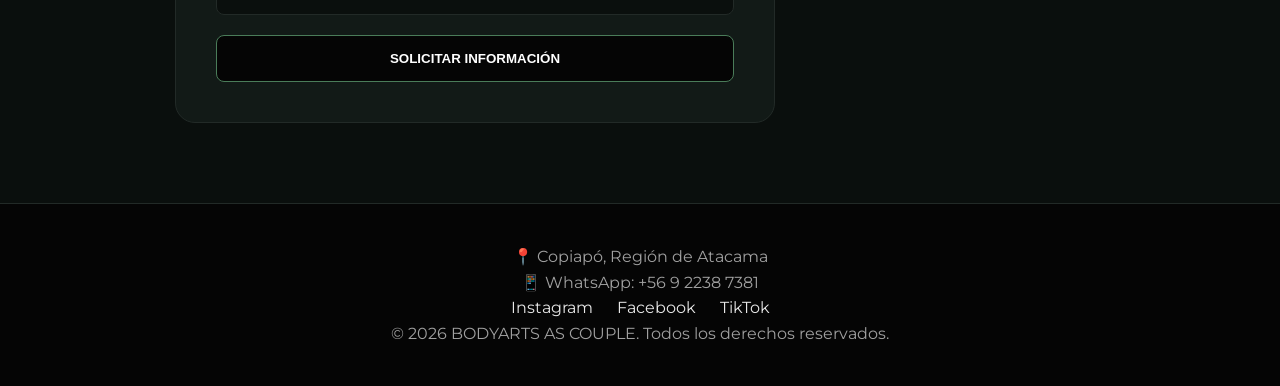
==== commit 263df72e: "Sincronización final con historial recuperado" ====
--- a/index.html
+++ b/index.html
@@ -34,14 +34,64 @@
             </div>
         </section>
 
+        
         <section id="historia">
-            <div class="hero-content">
-                <h2>Nuestra Historia</h2>
-                <p>Nuestra historia no empezó con un plan de negocios, sino con una charla sobre técnica y pasión hace ya diez años. En aquel entonces, ambos éramos piercers buscando algo más: queríamos que este oficio dejara de sentirse como algo mecánico para convertirse en lo que siempre supimos que era: un arte de conexión.</p>
-                <p>Nos conocimos entre estudios y convenciones, y casi sin darnos cuenta, empezamos a construir un lenguaje propio. Hoy, esa complicidad que hemos pulido durante una década es el motor de nuestra empresa.</p>
-            </div>
-        </section>
-
+        <div class="hero-content">
+            <h2>Nuestra Historia</h2>
+            <div class="historia-expandida">
+                <p>
+                    Nuestra historia no empezó con un plan de negocios, sino con una charla profunda sobre técnica y pasión hace ya más de diez años. En aquel entonces, ambos éramos piercers recorriendo distintos estudios, buscando algo que sentíamos ausente en la industria local: un equilibrio real entre la precisión quirúrgica y la expresión artística. Queríamos que este oficio dejara de sentirse como un proceso mecánico y apresurado para transformarse en lo que siempre supimos que era: un ritual de conexión y cuidado personal.
+                </p>
+                <p>
+                    Nos conocimos entre estudios, seminarios y convenciones, compartiendo la frustración de ver cómo se priorizaba la cantidad sobre la calidad. Casi sin darnos cuenta, empezamos a construir un lenguaje propio, basado en el estudio de la anatomía humana y la bioseguridad avanzada. Decidimos unir fuerzas para fundar un espacio donde el cliente no fuera solo una cita más, sino alguien que busca una transformación segura y estética.
+                </p>
+                <p>
+                    Hoy, esa complicidad que hemos pulido durante una década es el motor de <strong>Bodyarts as Couple</strong>. No solo perforamos; diseñamos proyectos anatómicos utilizando exclusivamente materiales de grado médico como el Titanio ASTM-F136. Lo que comenzó como una visión compartida en una charla de café, se ha convertido en el estándar de excelencia en Copiapó, donde cada joya colocada lleva consigo diez años de estudio, respeto por el cuerpo y amor por el arte del piercing.
+                </p>
+            </div>
+        </div>
+
+        <div class="comparativa-dual">
+            <div class="columna-comparativa contras">
+                <h3>Otras tiendas</h3>
+                <ul>
+                    <li>❌ Perforación con pistola (trauma y daño al cartílago)</li>
+                    <li>❌ Joyería de acero quirúrgico o fantasía (niquel/alergias)</li>
+                    <li>❌ Insumos reutilizables o procesos de esterilización dudosos</li>
+                    <li>❌ Sin estudio previo de la anatomía de la zona</li>
+                </ul>
+            </div>
+
+            <div class="columna-comparativa pros">
+                <h3>Bodyarts as Couple</h3>
+                <ul>
+                    <li>✅ Solo bránulas de un solo uso (corte limpio y rápido)</li>
+                    <li>✅ Joyería en Titanio ASTM-F136 (grado implante)</li>
+                    <li>✅ Protocolos de asepsia estrictos y materiales estériles</li>
+                    <li>✅ Asesoría técnica y diseño según tu tipo de oreja/rostro</li>
+                </ul>
+            </div>
+        </div>
+
+        <div class="certificados-container">
+            <h3>Compromiso y Garantía</h3>
+            <p class="parrafo-certificados">
+                Para nosotros, cada perforación es un procedimiento que requiere el más alto rigor técnico. Nuestra formación constante y certificaciones oficiales no son solo documentos en la pared; son la promesa de que tu salud está en manos expertas. Entendemos que la confianza es la base de nuestra relación contigo, por ello, mantenemos nuestros estándares actualizados según las normativas de bioseguridad más exigentes, asegurando un entorno estéril y seguro para tu transformación.
+            </p>
+            
+            <div class="galeria-certificados">
+                <div class="certificado-item">
+                    <img src="img/certificados1.jpeg" alt="Certificación Profesional 1">
+                </div>
+                <div class="certificado-item">
+                    <img src="img/certificados2.jpeg" alt="Certificación Profesional 2">
+                </div>
+                <div class="certificado-item">
+                    <img src="img/certificados3.jpeg" alt="Certificación Profesional 3">
+                </div>
+            </div>
+        </div>
+    </section>
         <section id="servicios">
             <h2>Nuestros Servicios</h2>
             
@@ -187,7 +237,7 @@
 
         <section id="politicas" style="padding: 40px 20px; background-color: var(--fondo-card); border-top: 1px solid var(--gris-borde);">
             <div style="max-width: 800px; margin: 0 auto;">
-                <h2 style="color: var(--verde-suave); text-align: center; margin-bottom: 25px;">Políticas de Agenda</h2>
+                <h2 style="color: var(--verde-suave); text-align: center; margin-bottom: 25px;">POLÍTICAS DE AGENDA</h2>
                 <ul style="list-style: none; color: var(--texto-suave);">
                      <li style="margin-bottom: 15px; border-left: 3px solid var(--dorado-logo); padding-left: 15px;">
                         <strong style="color: var(--blanco-texto);">Abonos:</strong> Se requiere un abono previo para confirmar cualquier cita. Este monto se descuenta del total del servicio.
@@ -264,4 +314,4 @@
     </a>
 
 </body>
-</html>+</html>
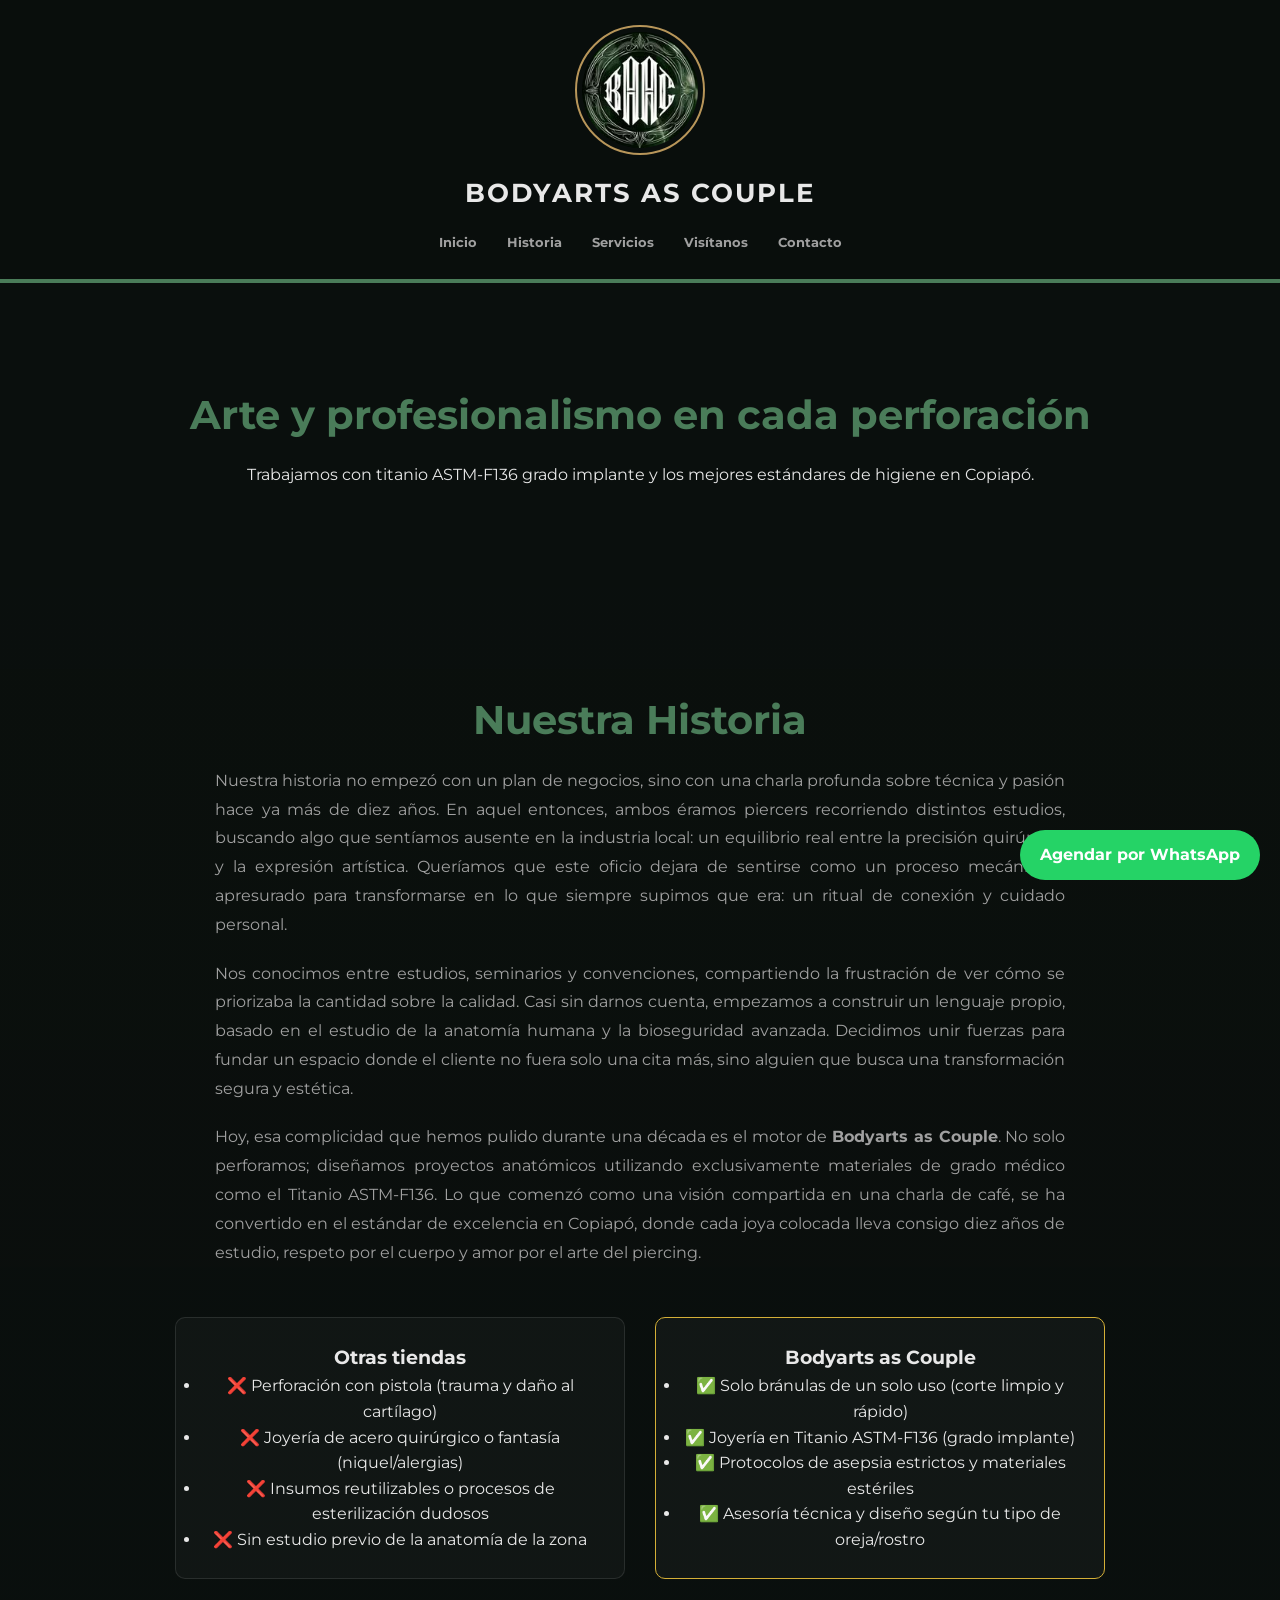
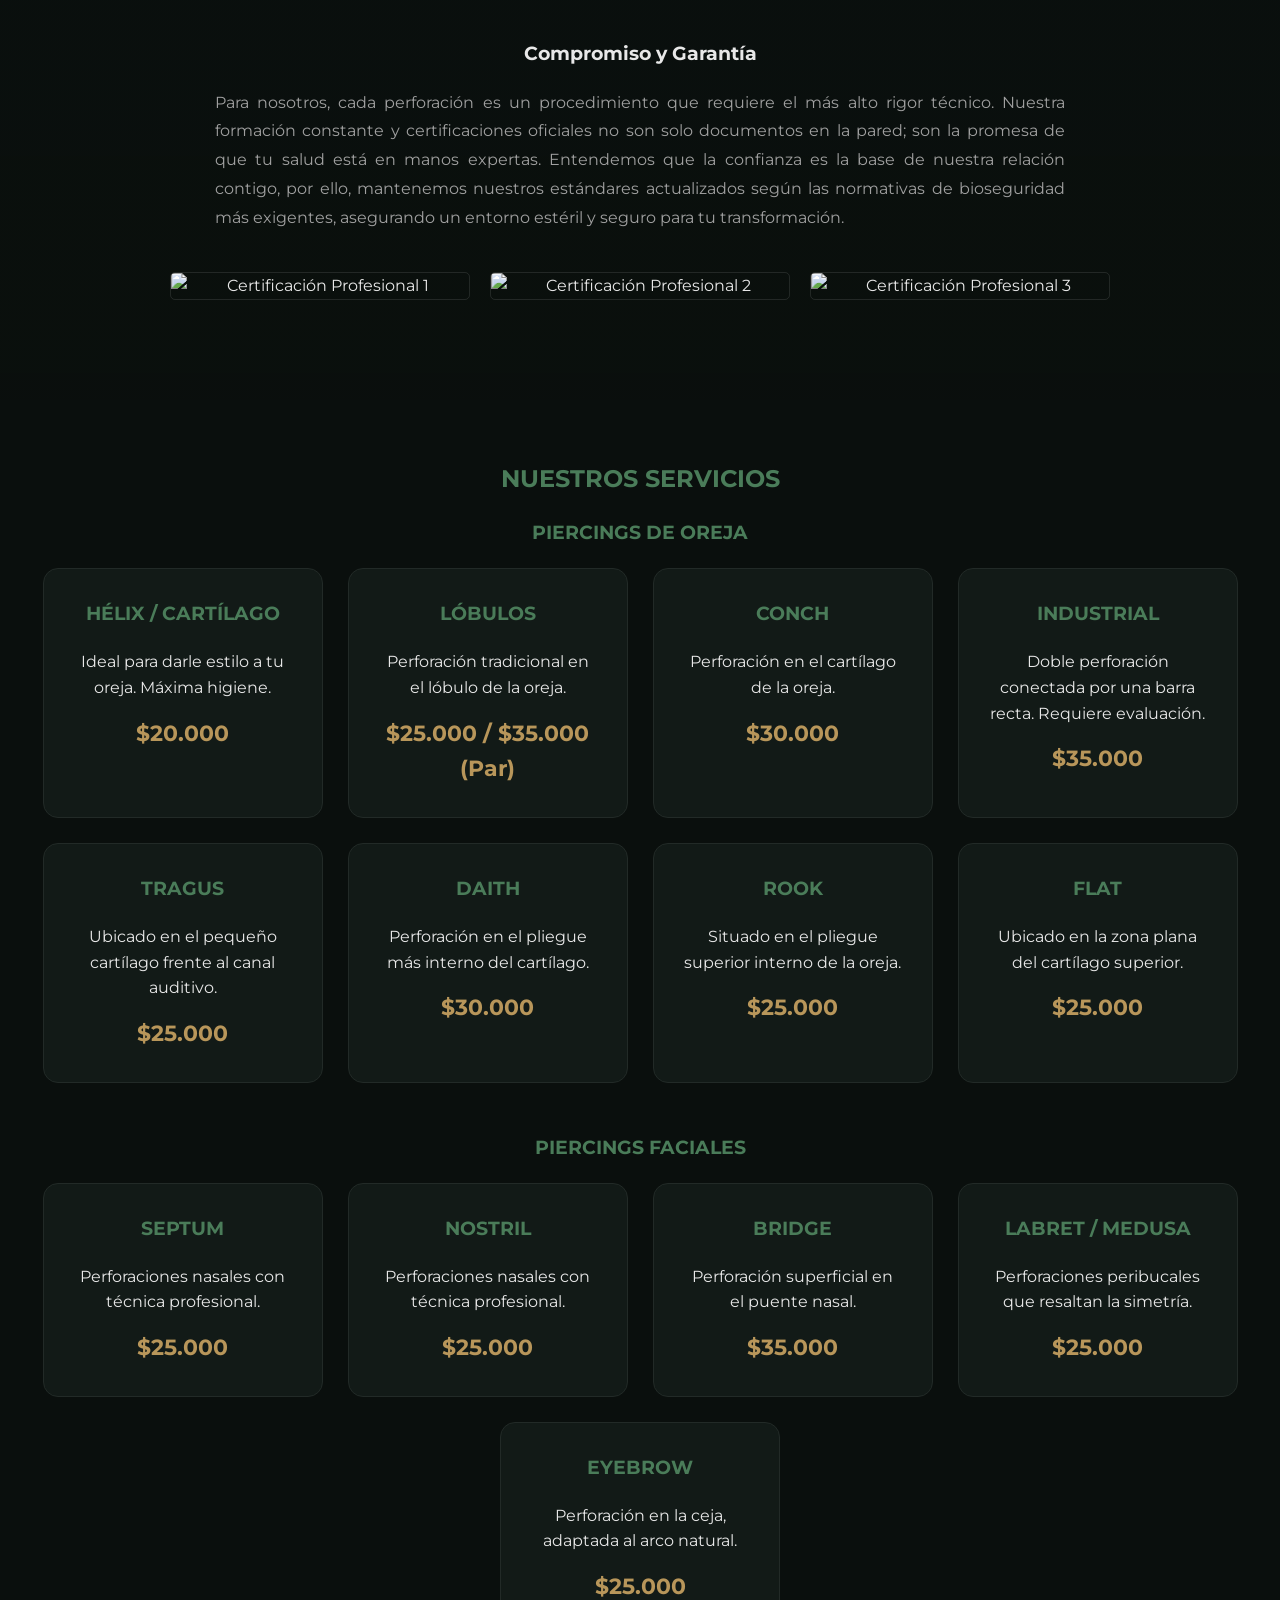
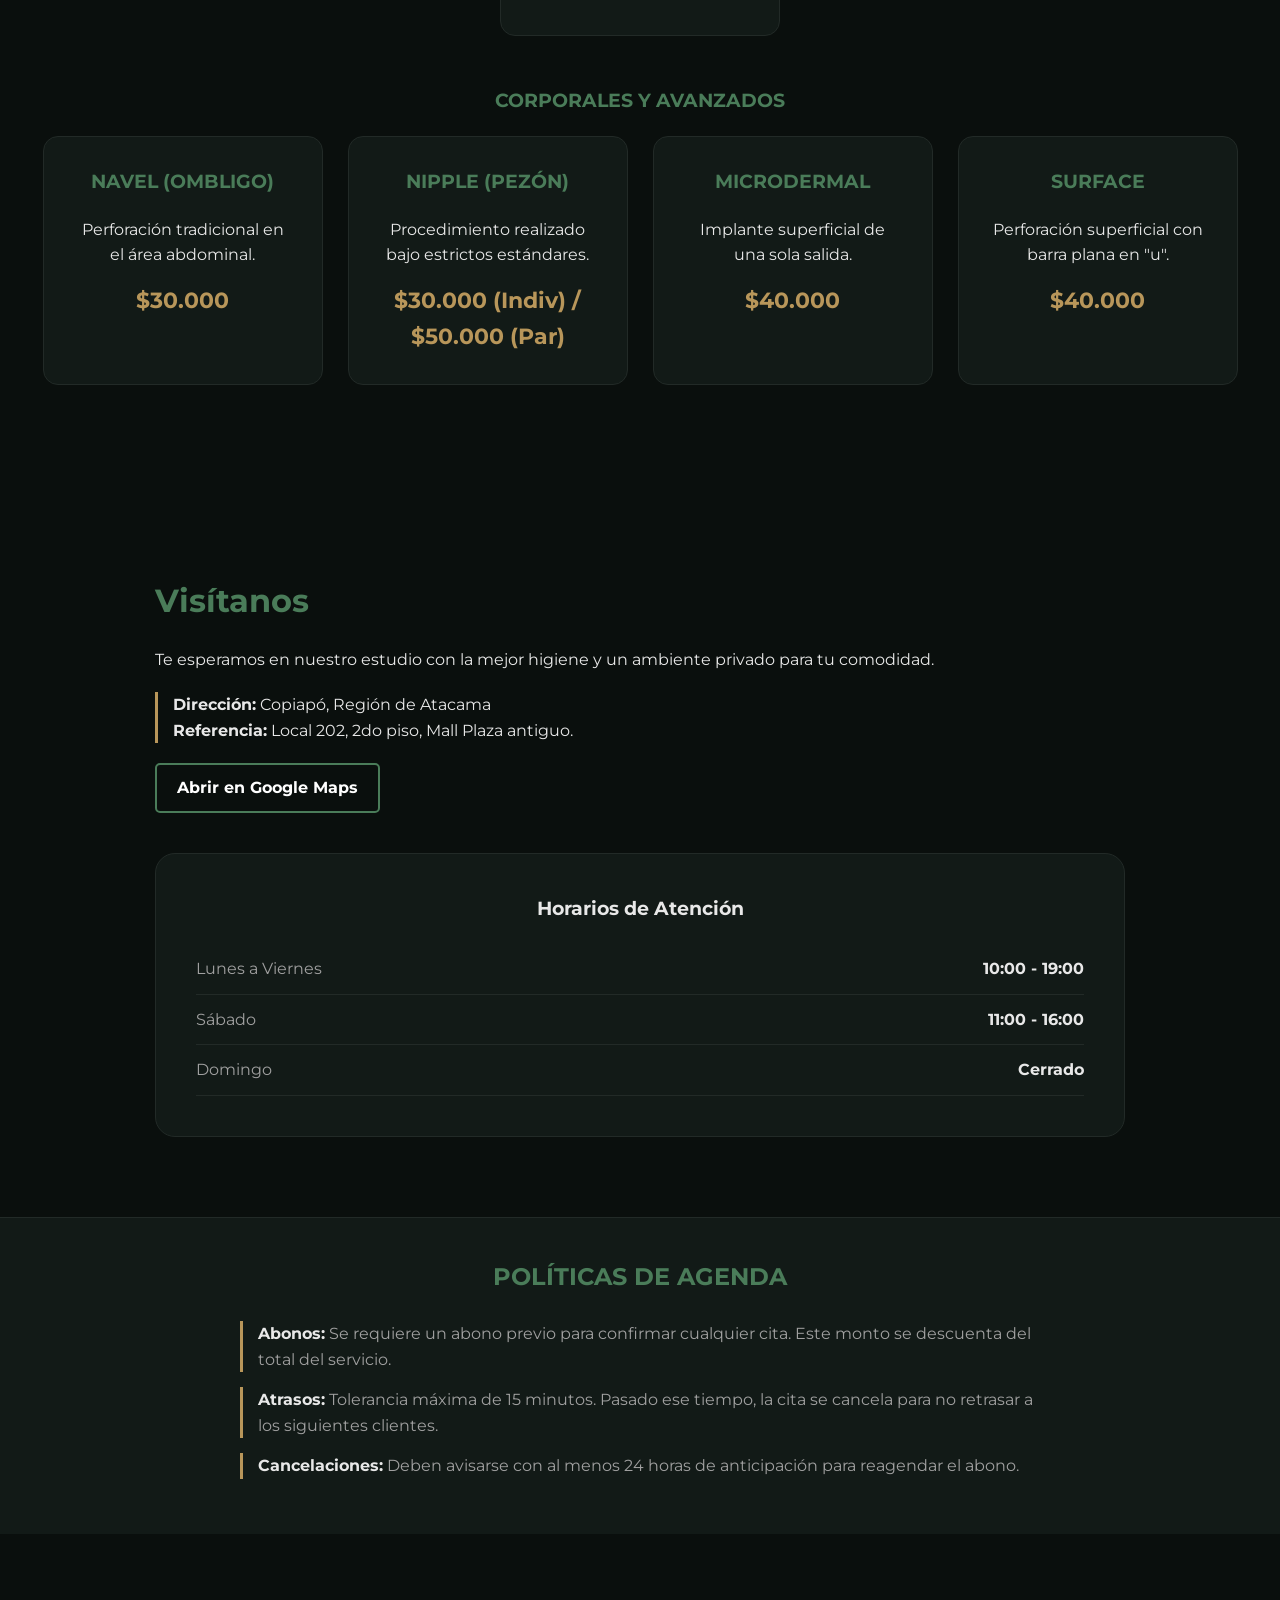
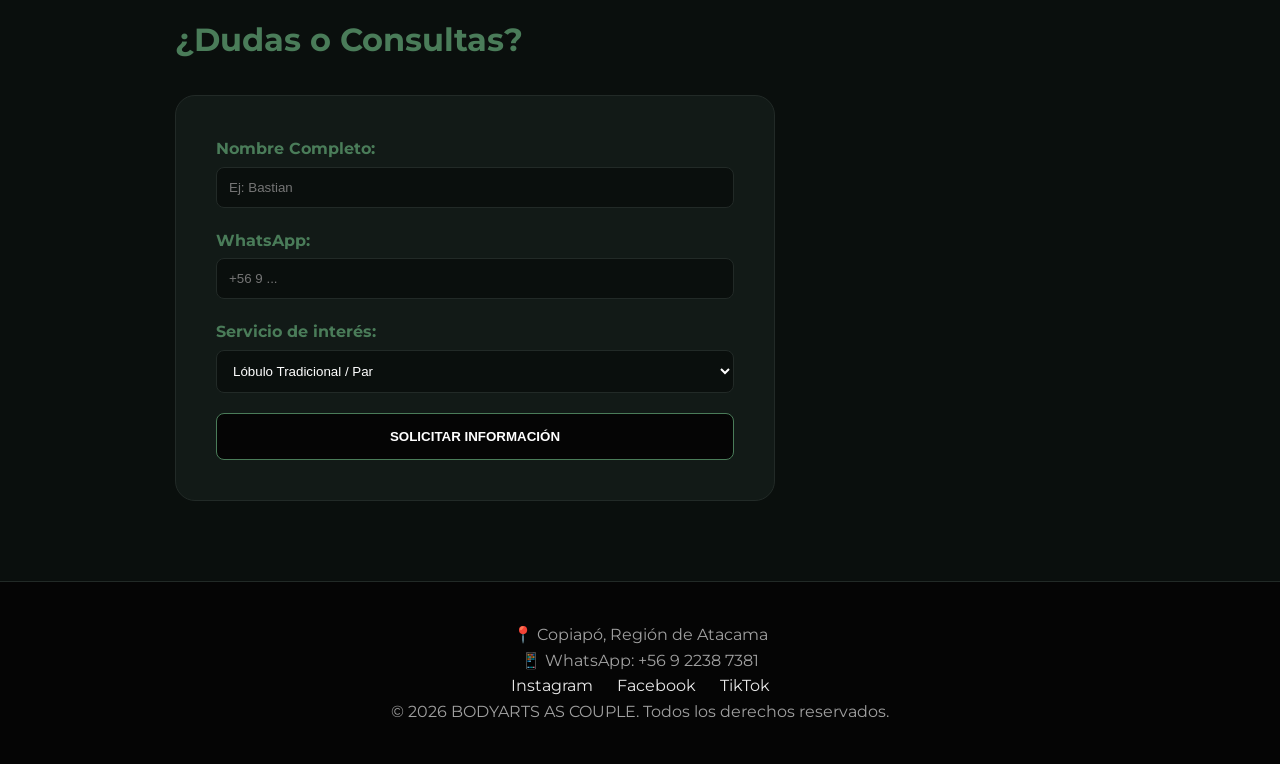
==== commit 1c506198: "errores" ====
--- a/index.html
+++ b/index.html
@@ -34,64 +34,64 @@
             </div>
         </section>
 
-        
         <section id="historia">
-        <div class="hero-content">
-            <h2>Nuestra Historia</h2>
-            <div class="historia-expandida">
-                <p>
-                    Nuestra historia no empezó con un plan de negocios, sino con una charla profunda sobre técnica y pasión hace ya más de diez años. En aquel entonces, ambos éramos piercers recorriendo distintos estudios, buscando algo que sentíamos ausente en la industria local: un equilibrio real entre la precisión quirúrgica y la expresión artística. Queríamos que este oficio dejara de sentirse como un proceso mecánico y apresurado para transformarse en lo que siempre supimos que era: un ritual de conexión y cuidado personal.
+            <div class="hero-content">
+                <h2>Nuestra Historia</h2>
+                <div class="historia-expandida">
+                    <p>
+                        Nuestra historia no empezó con un plan de negocios, sino con una charla profunda sobre técnica y pasión hace ya más de diez años. En aquel entonces, ambos éramos piercers recorriendo distintos estudios, buscando algo que sentíamos ausente en la industria local: un equilibrio real entre la precisión quirúrgica y la expresión artística. Queríamos que este oficio dejara de sentirse como un proceso mecánico y apresurado para transformarse en lo que siempre supimos que era: un ritual de conexión y cuidado personal.
+                    </p>
+                    <p>
+                        Nos conocimos entre estudios, seminarios y convenciones, compartiendo la frustración de ver cómo se priorizaba la cantidad sobre la calidad. Casi sin darnos cuenta, empezamos a construir un lenguaje propio, basado en el estudio de la anatomía humana y la bioseguridad avanzada. Decidimos unir fuerzas para fundar un espacio donde el cliente no fuera solo una cita más, sino alguien que busca una transformación segura y estética.
+                    </p>
+                    <p>
+                        Hoy, esa complicidad que hemos pulido durante una década es el motor de <strong>Bodyarts as Couple</strong>. No solo perforamos; diseñamos proyectos anatómicos utilizando exclusivamente materiales de grado médico como el Titanio ASTM-F136. Lo que comenzó como una visión compartida en una charla de café, se ha convertido en el estándar de excelencia en Copiapó, donde cada joya colocada lleva consigo diez años de estudio, respeto por el cuerpo y amor por el arte del piercing.
+                    </p>
+                </div>
+            </div>
+
+            <div class="comparativa-dual">
+                <div class="columna-comparativa contras">
+                    <h3>Otras tiendas</h3>
+                    <ul>
+                        <li>❌ Perforación con pistola (trauma y daño al cartílago)</li>
+                        <li>❌ Joyería de acero quirúrgico o fantasía (niquel/alergias)</li>
+                        <li>❌ Insumos reutilizables o procesos de esterilización dudosos</li>
+                        <li>❌ Sin estudio previo de la anatomía de la zona</li>
+                    </ul>
+                </div>
+
+                <div class="columna-comparativa pros">
+                    <h3>Bodyarts as Couple</h3>
+                    <ul>
+                        <li>✅ Solo bránulas de un solo uso (corte limpio y rápido)</li>
+                        <li>✅ Joyería en Titanio ASTM-F136 (grado implante)</li>
+                        <li>✅ Protocolos de asepsia estrictos y materiales estériles</li>
+                        <li>✅ Asesoría técnica y diseño según tu tipo de oreja/rostro</li>
+                    </ul>
+                </div>
+            </div>
+
+            <div class="certificados-container">
+                <h3>Compromiso y Garantía</h3>
+                <p class="parrafo-certificados">
+                    Para nosotros, cada perforación es un procedimiento que requiere el más alto rigor técnico. Nuestra formación constante y certificaciones oficiales no son solo documentos en la pared; son la promesa de que tu salud está en manos expertas. Entendemos que la confianza es la base de nuestra relación contigo, por ello, mantenemos nuestros estándares actualizados según las normativas de bioseguridad más exigentes, asegurando un entorno estéril y seguro para tu transformación.
                 </p>
-                <p>
-                    Nos conocimos entre estudios, seminarios y convenciones, compartiendo la frustración de ver cómo se priorizaba la cantidad sobre la calidad. Casi sin darnos cuenta, empezamos a construir un lenguaje propio, basado en el estudio de la anatomía humana y la bioseguridad avanzada. Decidimos unir fuerzas para fundar un espacio donde el cliente no fuera solo una cita más, sino alguien que busca una transformación segura y estética.
-                </p>
-                <p>
-                    Hoy, esa complicidad que hemos pulido durante una década es el motor de <strong>Bodyarts as Couple</strong>. No solo perforamos; diseñamos proyectos anatómicos utilizando exclusivamente materiales de grado médico como el Titanio ASTM-F136. Lo que comenzó como una visión compartida en una charla de café, se ha convertido en el estándar de excelencia en Copiapó, donde cada joya colocada lleva consigo diez años de estudio, respeto por el cuerpo y amor por el arte del piercing.
-                </p>
-            </div>
-        </div>
-
-        <div class="comparativa-dual">
-            <div class="columna-comparativa contras">
-                <h3>Otras tiendas</h3>
-                <ul>
-                    <li>❌ Perforación con pistola (trauma y daño al cartílago)</li>
-                    <li>❌ Joyería de acero quirúrgico o fantasía (niquel/alergias)</li>
-                    <li>❌ Insumos reutilizables o procesos de esterilización dudosos</li>
-                    <li>❌ Sin estudio previo de la anatomía de la zona</li>
-                </ul>
-            </div>
-
-            <div class="columna-comparativa pros">
-                <h3>Bodyarts as Couple</h3>
-                <ul>
-                    <li>✅ Solo bránulas de un solo uso (corte limpio y rápido)</li>
-                    <li>✅ Joyería en Titanio ASTM-F136 (grado implante)</li>
-                    <li>✅ Protocolos de asepsia estrictos y materiales estériles</li>
-                    <li>✅ Asesoría técnica y diseño según tu tipo de oreja/rostro</li>
-                </ul>
-            </div>
-        </div>
-
-        <div class="certificados-container">
-            <h3>Compromiso y Garantía</h3>
-            <p class="parrafo-certificados">
-                Para nosotros, cada perforación es un procedimiento que requiere el más alto rigor técnico. Nuestra formación constante y certificaciones oficiales no son solo documentos en la pared; son la promesa de que tu salud está en manos expertas. Entendemos que la confianza es la base de nuestra relación contigo, por ello, mantenemos nuestros estándares actualizados según las normativas de bioseguridad más exigentes, asegurando un entorno estéril y seguro para tu transformación.
-            </p>
-            
-            <div class="galeria-certificados">
-                <div class="certificado-item">
-                    <img src="img/certificados1.jpeg" alt="Certificación Profesional 1">
-                </div>
-                <div class="certificado-item">
-                    <img src="img/certificados2.jpeg" alt="Certificación Profesional 2">
-                </div>
-                <div class="certificado-item">
-                    <img src="img/certificados3.jpeg" alt="Certificación Profesional 3">
-                </div>
-            </div>
-        </div>
-    </section>
+                
+                <div class="galeria-certificados">
+                    <div class="certificado-item">
+                        <img src="img/certificados1.jpeg" alt="Certificación Profesional 1">
+                    </div>
+                    <div class="certificado-item">
+                        <img src="img/certificados2.jpeg" alt="Certificación Profesional 2">
+                    </div>
+                    <div class="certificado-item">
+                        <img src="img/certificados3.jpeg" alt="Certificación Profesional 3">
+                    </div>
+                </div>
+            </div>
+        </section>
+
         <section id="servicios">
             <h2>Nuestros Servicios</h2>
             
@@ -219,7 +219,7 @@
                         <p><strong>Dirección:</strong> Copiapó, Región de Atacama</p>
                         <p><strong>Referencia:</strong> Local 202, 2do piso, Mall Plaza antiguo.</p>
                     </div>
-                    <a href="https://maps.app.goo.gl/2DB14TXbW8Hz6yp67?g_st=aw" target="_blank" class="btn-secundario">
+                    <a href="https://www.google.com/maps/search/Mall+Plaza+Copiap%C3%B3" target="_blank" class="btn-secundario">
                         Abrir en Google Maps
                     </a>
                 </div>
@@ -303,7 +303,7 @@
             <div class="redes-sociales">
                 <a href="https://www.instagram.com/bodyarts_as_couplee/" target="_blank">Instagram</a>
                 <a href="https://www.facebook.com/share/1AnFjQi3zK/" target="_blank">Facebook</a>
-                <a href="https://www.tiktok.com/@.body.arts.as.cou/" target="_blank">TikTok</a>
+                <a href="https://www.tiktok.com/@.body.arts.as.cou" target="_blank">TikTok</a>
             </div>
         </div>
         <p class="copyright">© 2026 BODYARTS AS COUPLE. Todos los derechos reservados.</p>
@@ -314,4 +314,4 @@
     </a>
 
 </body>
-</html>
+</html>
--- a/css/styles.css
+++ b/css/styles.css
@@ -1,3 +1,4 @@
+
 /* =========================================
    1. VARIABLES Y RESET (Modo Oscuro)
    ========================================= */
@@ -335,7 +336,106 @@
    8. DISEÑO RESPONSIVO (Media Queries)
    ========================================= */
 @media (max-width: 768px) {    /* Quiebre */
+
+    /* Visítanos y Formulario */
     .contenedor-visita { flex-direction: column; }  /* Columna */
-    form { margin-left: 0; width: 100%; } /* Ancho */
+    form { margin-left: 0; width: 100%; }           /* Ancho */
     #contacto h2 { padding-left: 0; text-align: center; } /* Centro */
-}+
+    /* Comparativa */
+    .comparativa-dual {
+        flex-direction: column;   /* Apilado */
+        align-items: center;      /* Alineación */
+        gap: 20px;                /* Espaciado */
+    }
+
+    /* Historia y Certificados */
+    .historia-expandida {
+        text-align: left;         /* Lectura */
+    }
+    .parrafo-certificados {
+        text-align: left;         /* Adaptación */
+    }
+}
+
+/* Estilo historia y justificada */
+.historia-expandida {
+    max-width: 850px; /*ancho txt*/
+    margin: 0 auto;   /* Centra pnt*/
+    text-align: justify; /* Rellena I/D*/
+    line-height: 1.8;  /*aire entre líneas*/
+    color: var(--texto-suave); /* color texto*/
+}
+
+.historia-expandida p {
+    margin-bottom: 20px; /* Separa-párrafos */
+}
+
+/*columnas paralelo */
+.comparativa-dual {
+    display: flex;
+    justify-content: center;
+    gap: 30px;
+    margin-top: 50px;
+    padding: 0 20px;
+}
+
+.columna-comparativa {
+    flex: 1;
+    max-width: 450px;
+    padding: 25px;
+    border-radius: 10px;
+    background-color: rgba(255, 255, 255, 0.03);
+    border: 1px solid rgba(255, 255, 255, 0.1);
+}
+
+.pros {
+    border-color: #d4af37; /* Color destacado */
+}
+
+
+/* --- SECCIÓN CERTIFICADOS --- */
+
+.certificados-container {
+    margin-top: 60px;
+    text-align: center;
+}
+
+.parrafo-certificados {
+    max-width: 850px;
+    margin: 20px auto 40px auto;
+    text-align: justify; /* estilo */
+    line-height: 1.8;
+    color: var(--texto-suave);
+}
+
+.galeria-certificados {
+    display: flex;
+    justify-content: center;
+    gap: 20px;
+    flex-wrap: wrap; /* acomodan pantalla */
+}
+
+.certificado-item {
+    flex: 1;
+    min-width: 250px;
+    max-width: 300px;
+    border: 1px solid rgba(255, 255, 255, 0.1);
+    border-radius: 5px;
+    overflow: hidden;
+    transition: transform 0.3s ease;
+}
+
+/* Efecto sutil al pasar el mouse */
+.certificado-item:hover {
+    transform: scale(1.03);
+    border-color: #d4af37;
+}
+
+.certificado-item img {
+    width: 100%;
+    height: auto;
+    display: block;
+    filter: grayscale(20%); /*oscuro/serio */
+}
+
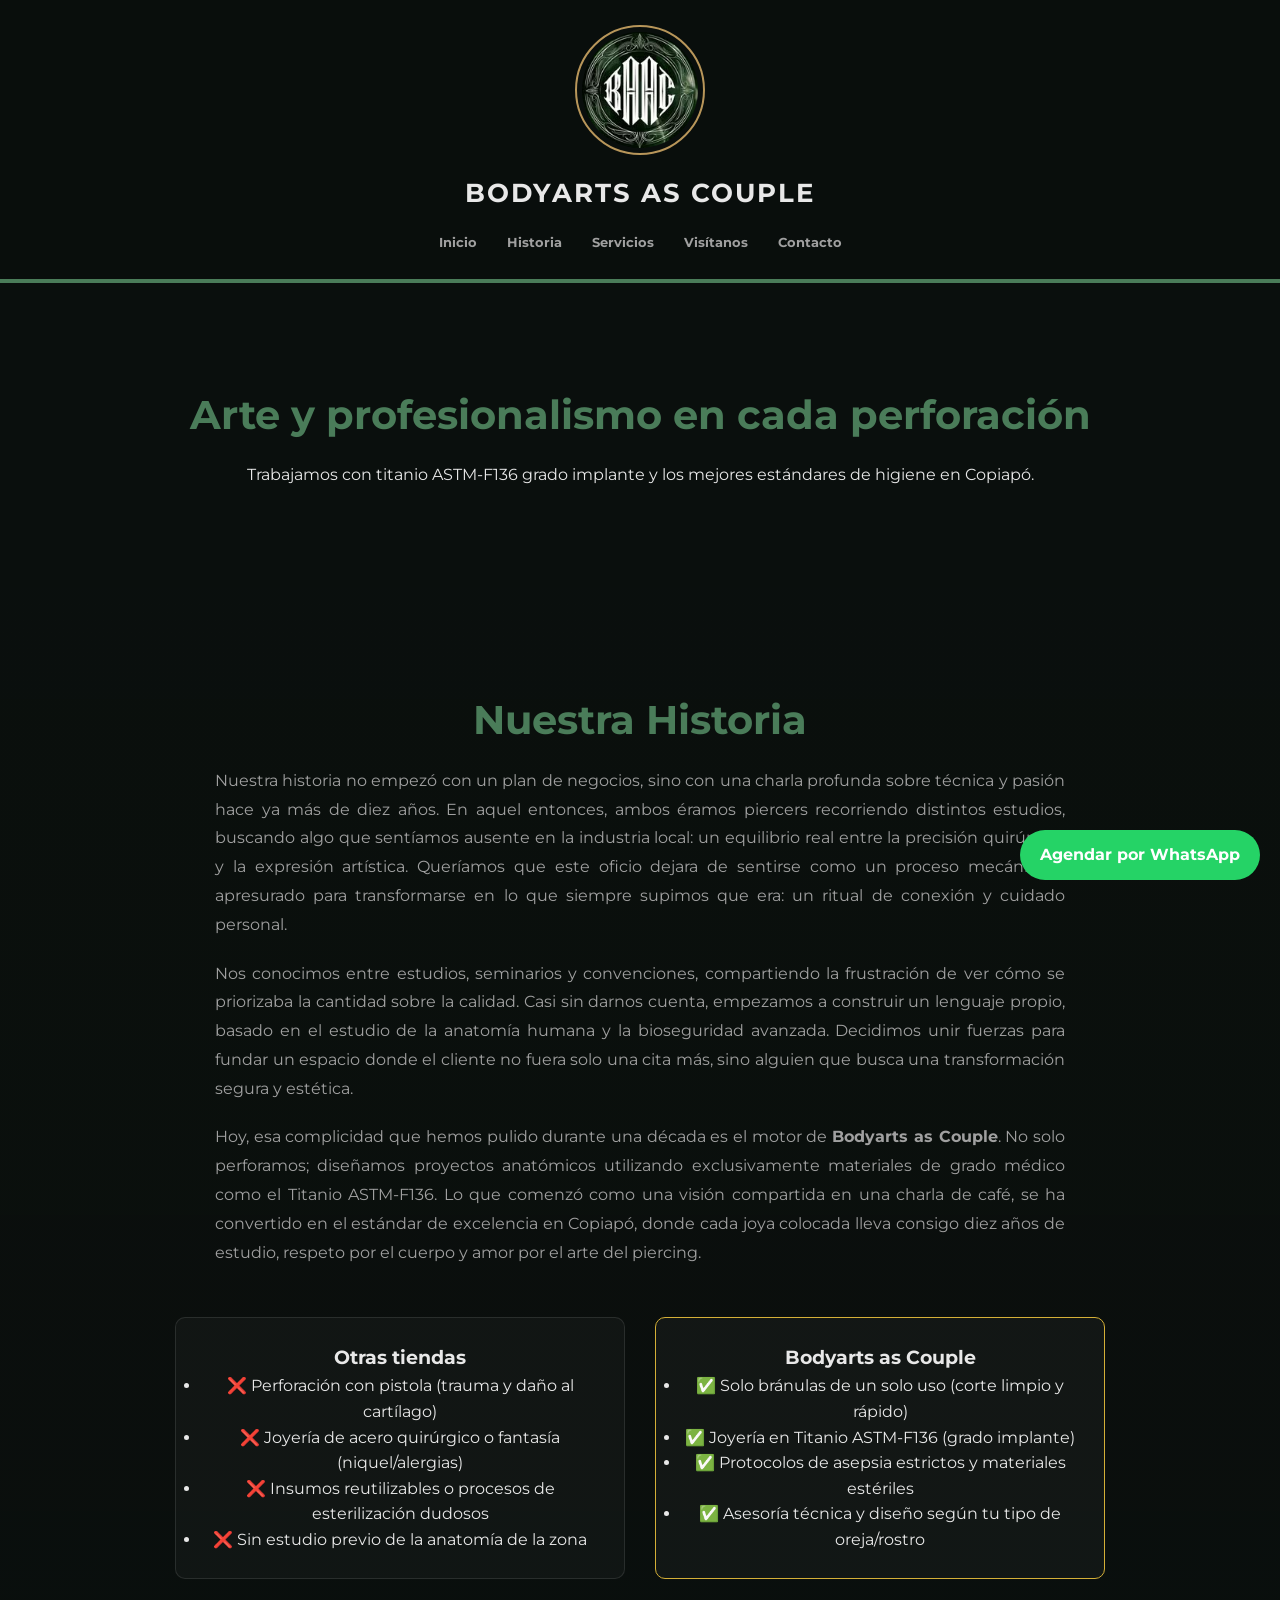
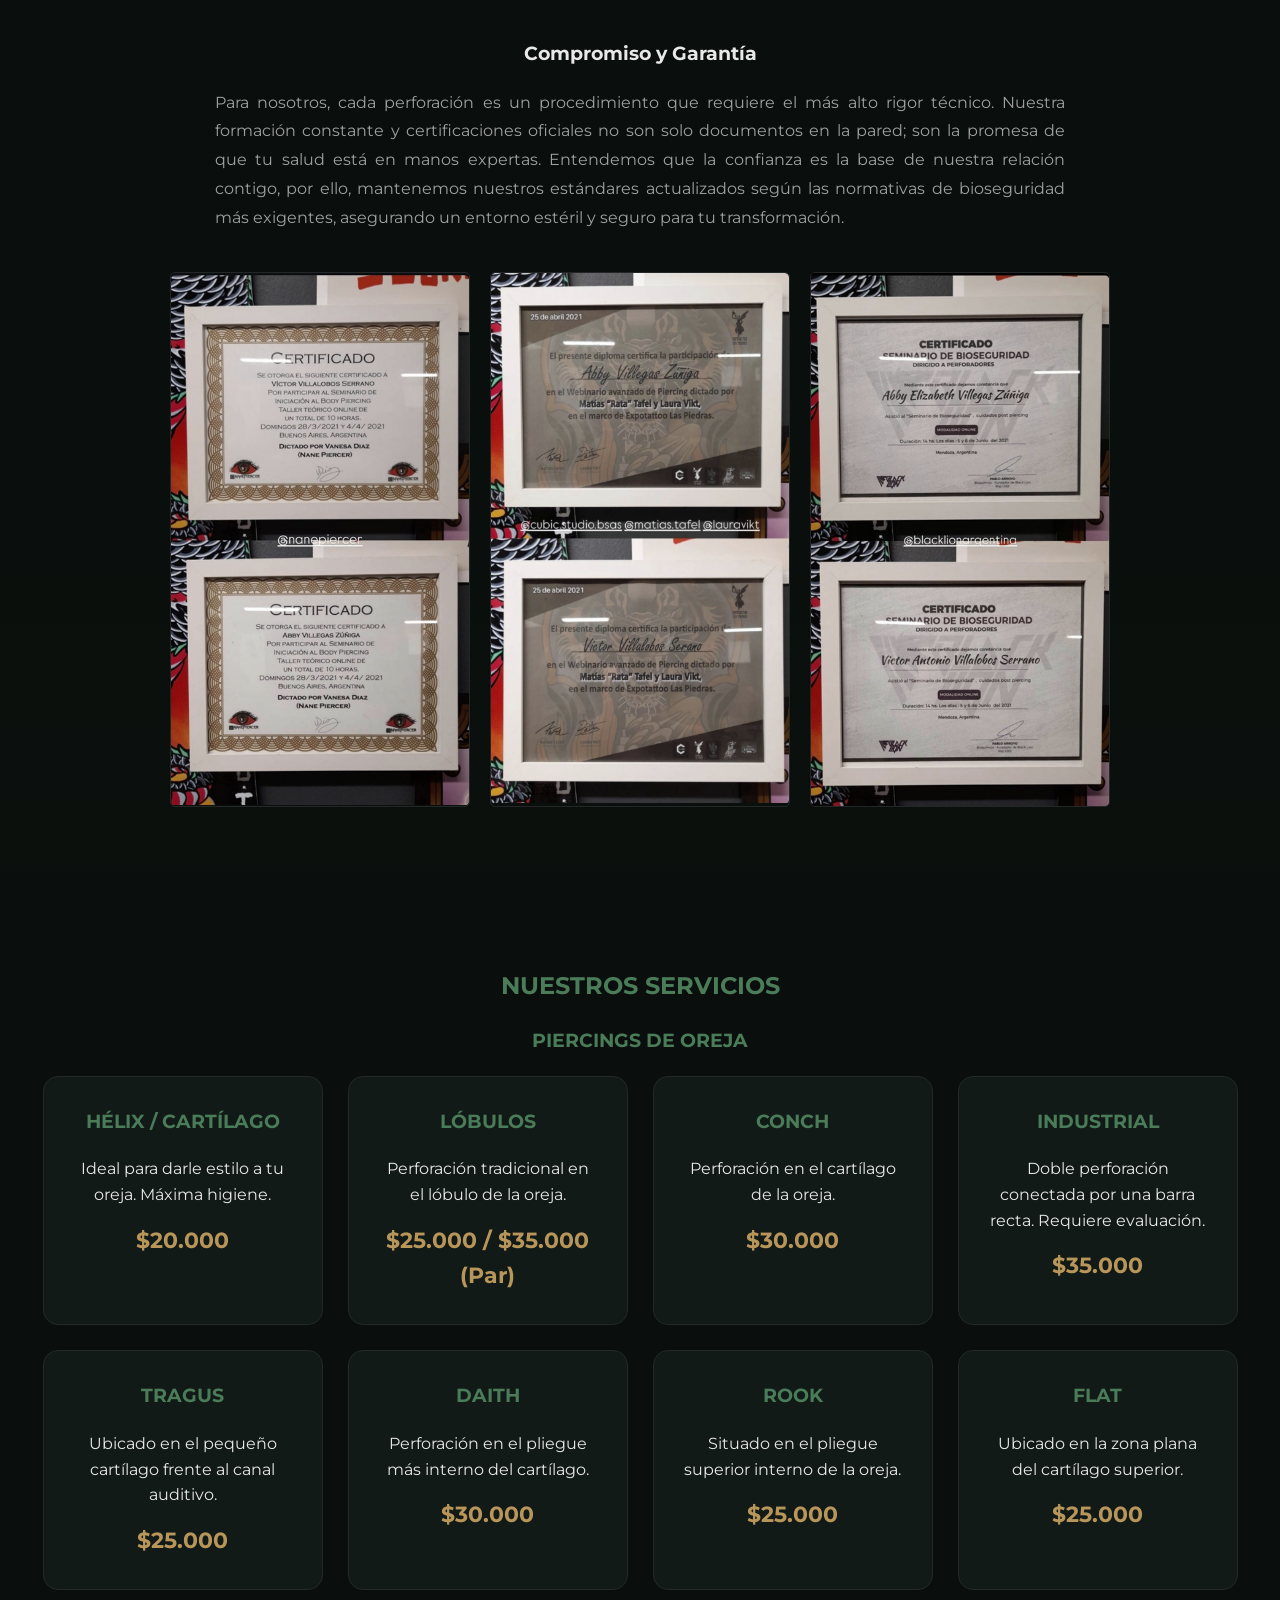
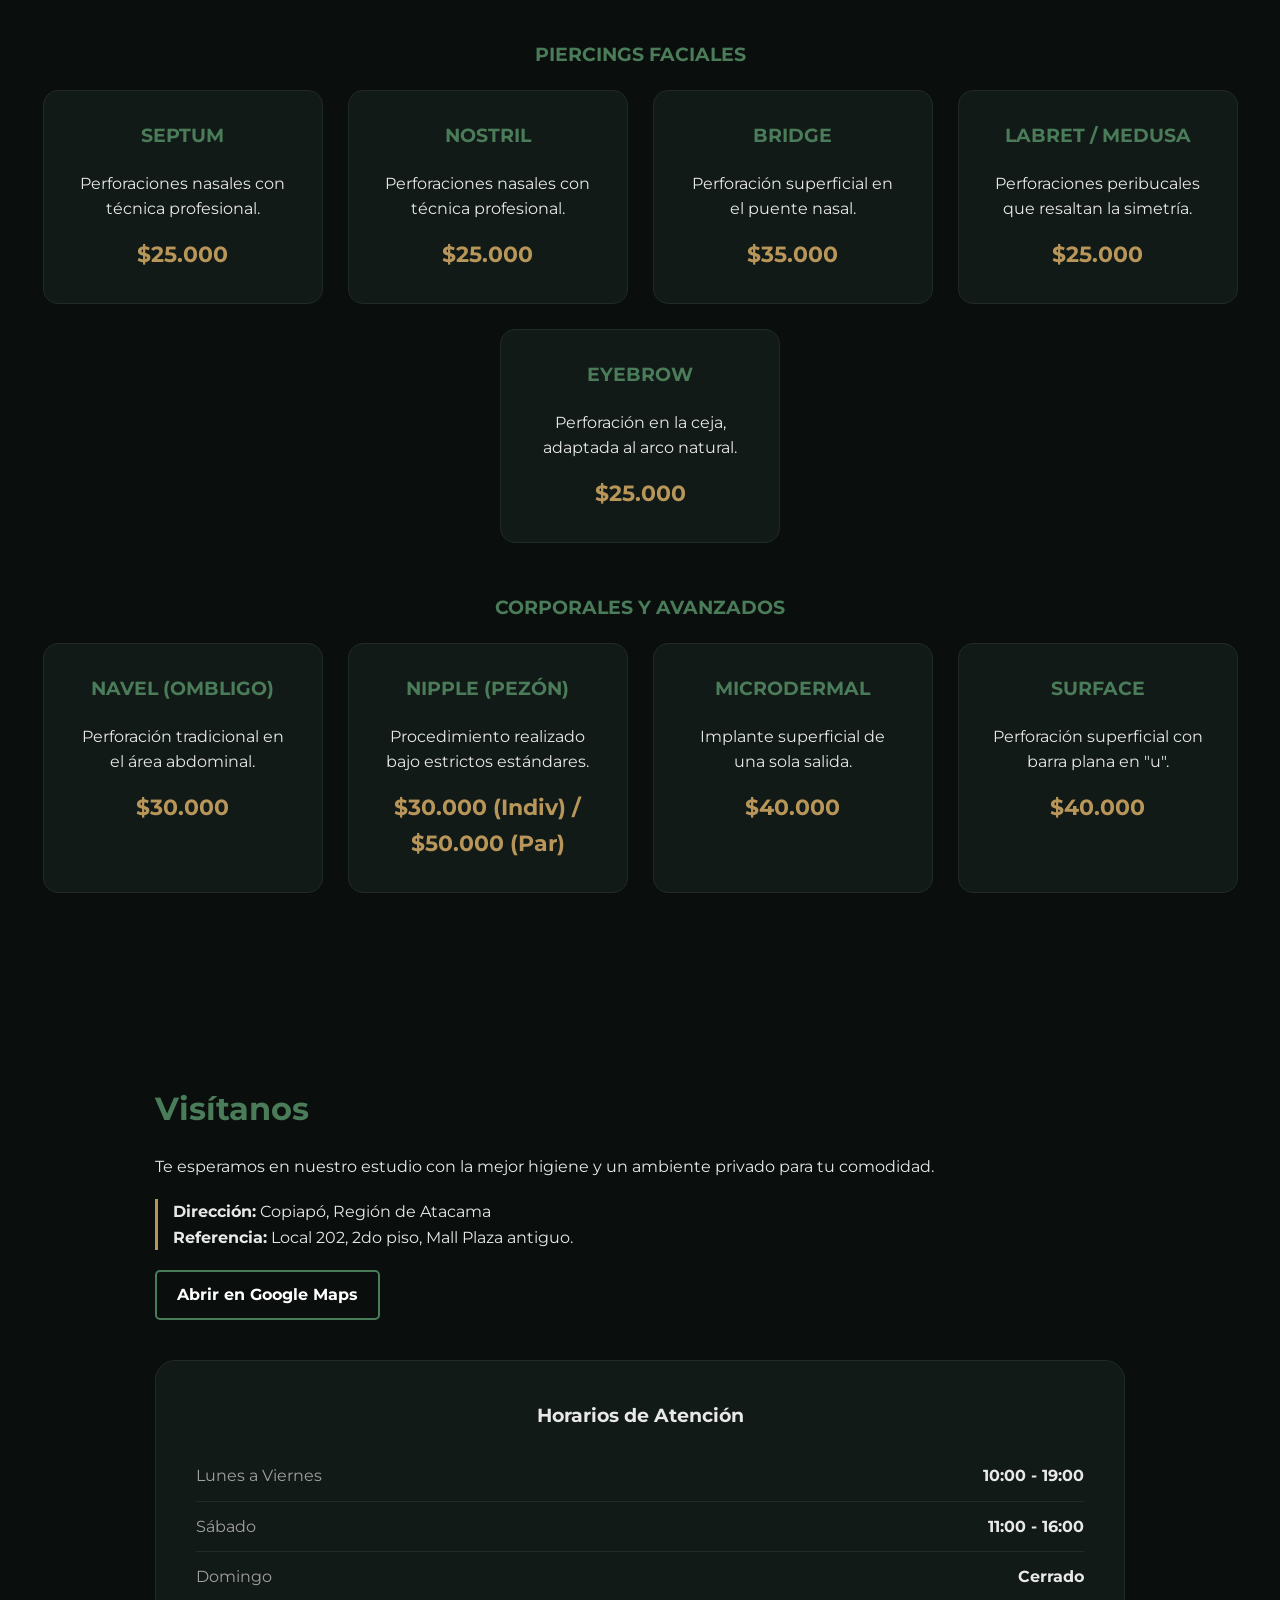
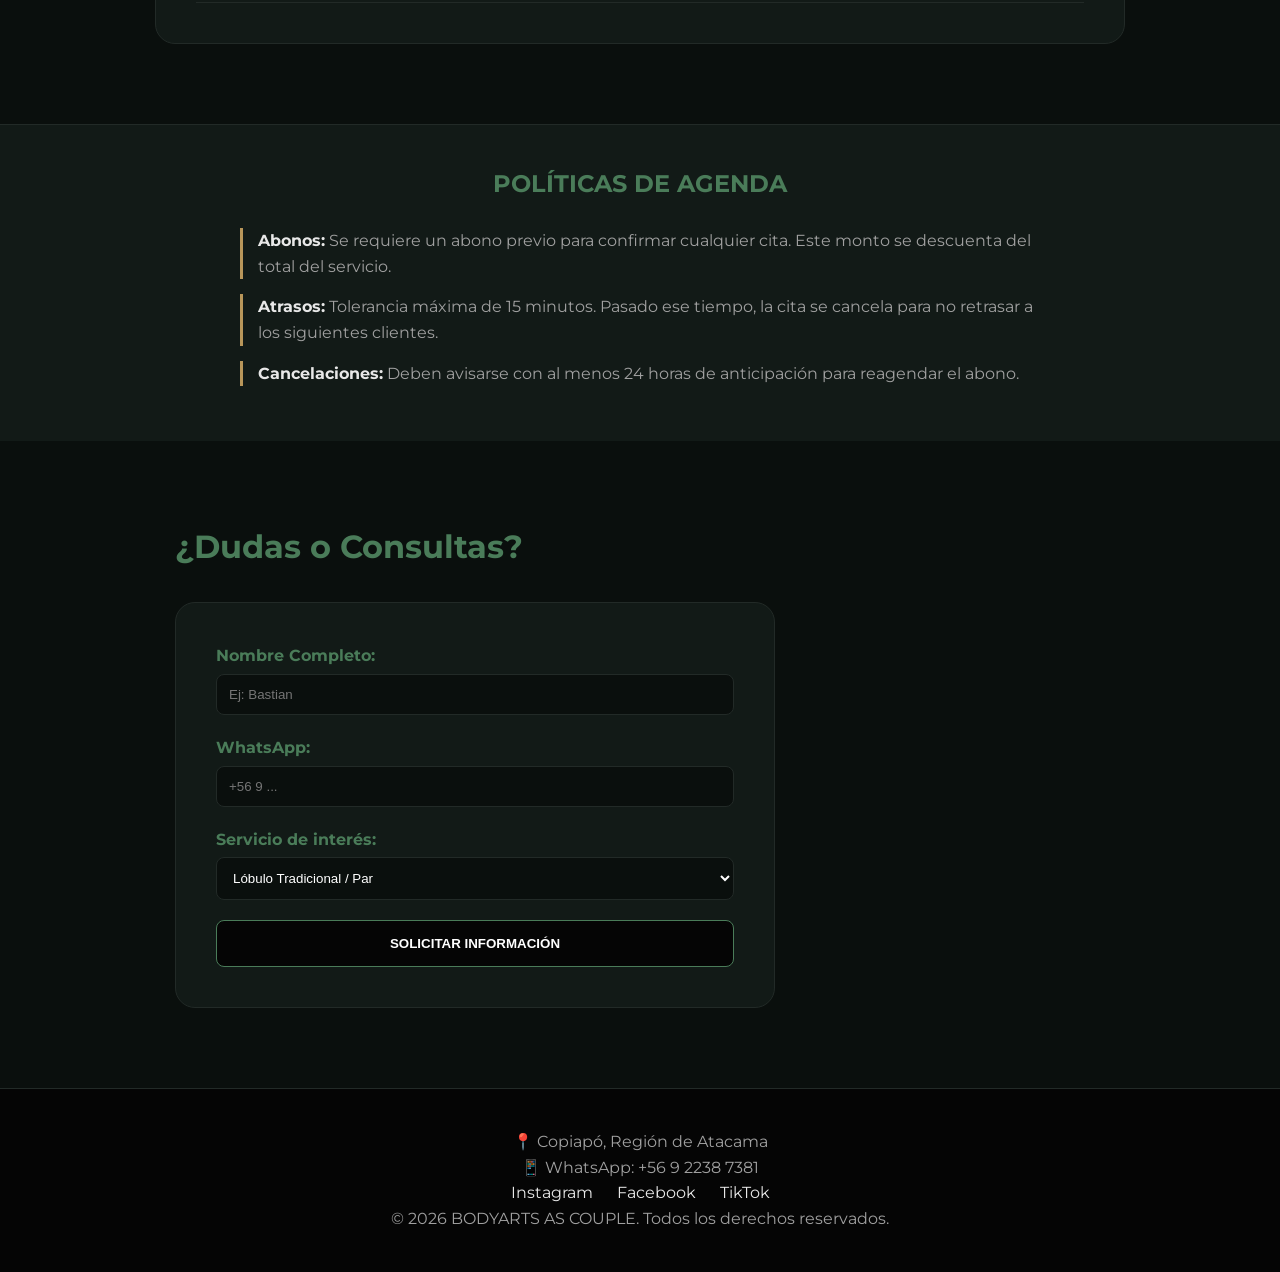
==== commit eeeb1613: "correcciones" ====
--- a/index.html
+++ b/index.html
@@ -80,13 +80,13 @@
                 
                 <div class="galeria-certificados">
                     <div class="certificado-item">
-                        <img src="img/certificados1.jpeg" alt="Certificación Profesional 1">
+                        <img src="img/certificados1.png" alt="Certificación Profesional 1">
                     </div>
                     <div class="certificado-item">
-                        <img src="img/certificados2.jpeg" alt="Certificación Profesional 2">
+                        <img src="img/certificados2.png" alt="Certificación Profesional 2">
                     </div>
                     <div class="certificado-item">
-                        <img src="img/certificados3.jpeg" alt="Certificación Profesional 3">
+                        <img src="img/certificados3.png" alt="Certificación Profesional 3">
                     </div>
                 </div>
             </div>
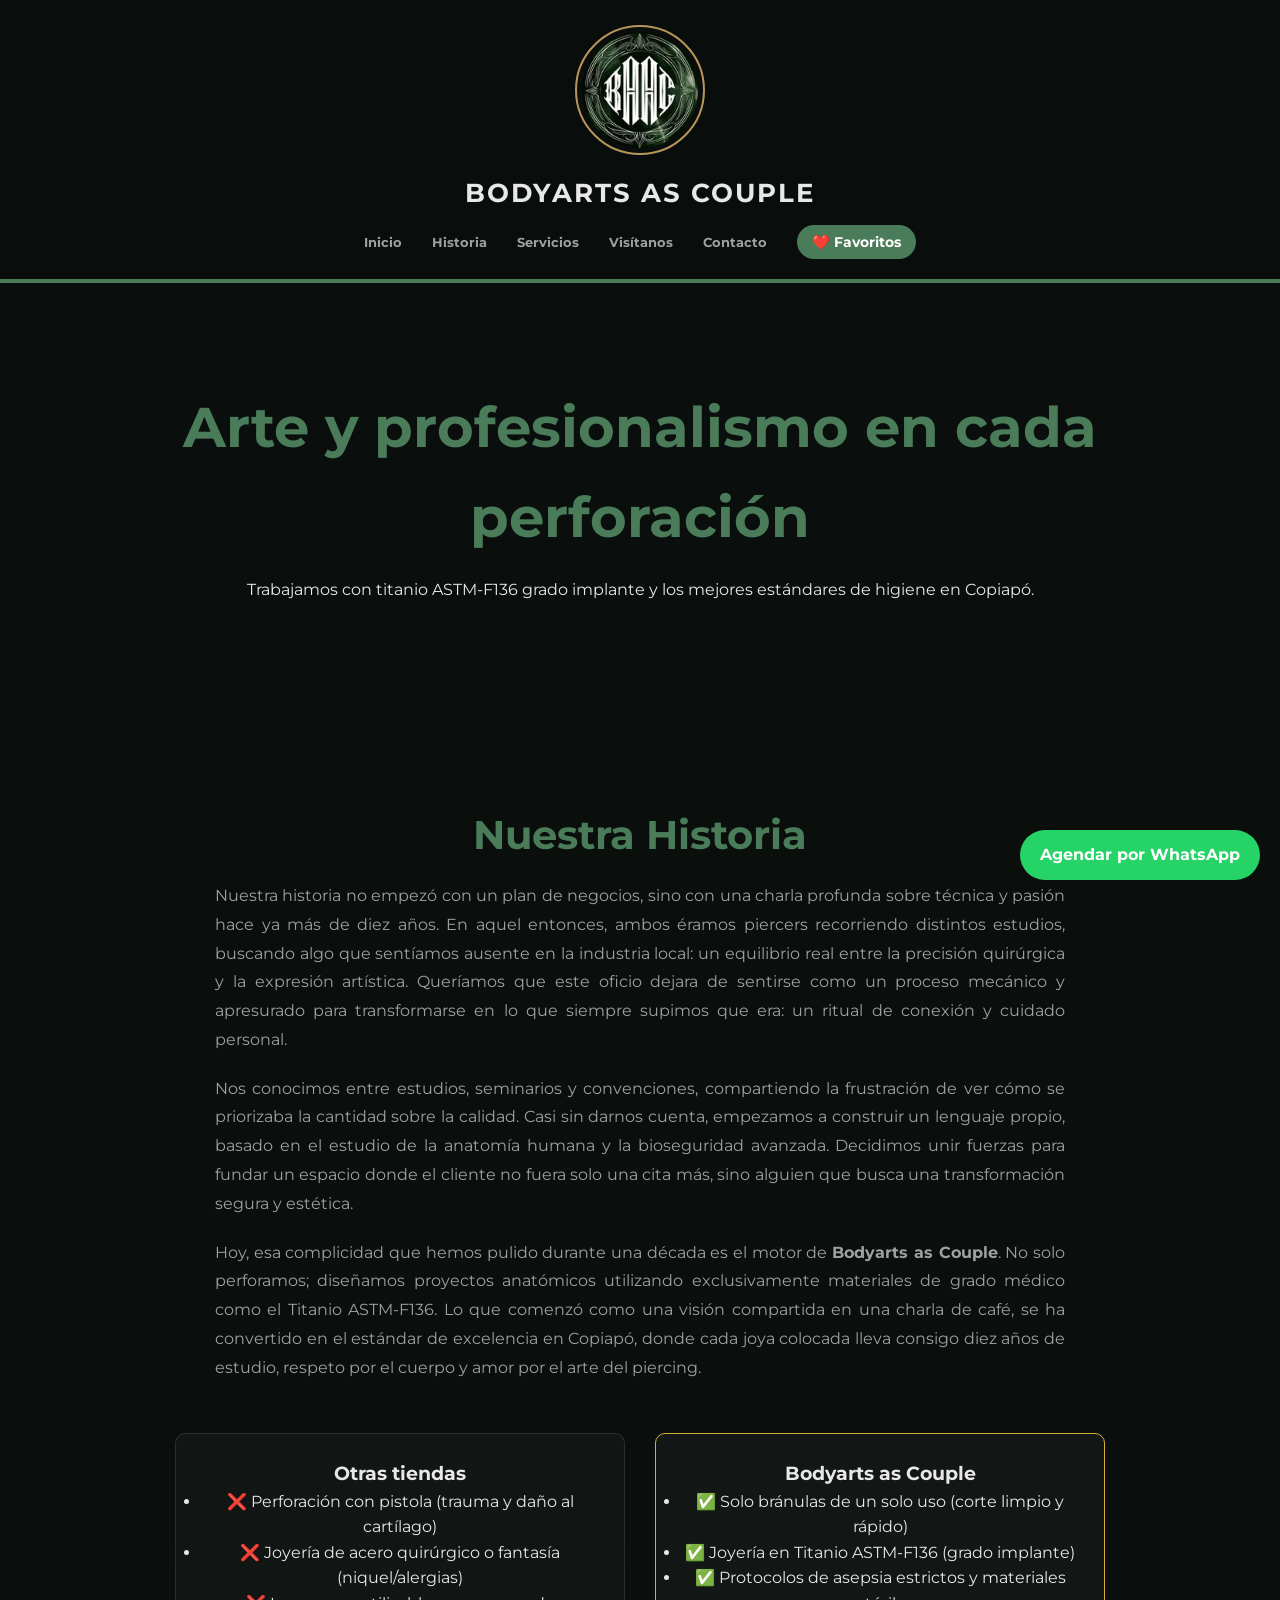
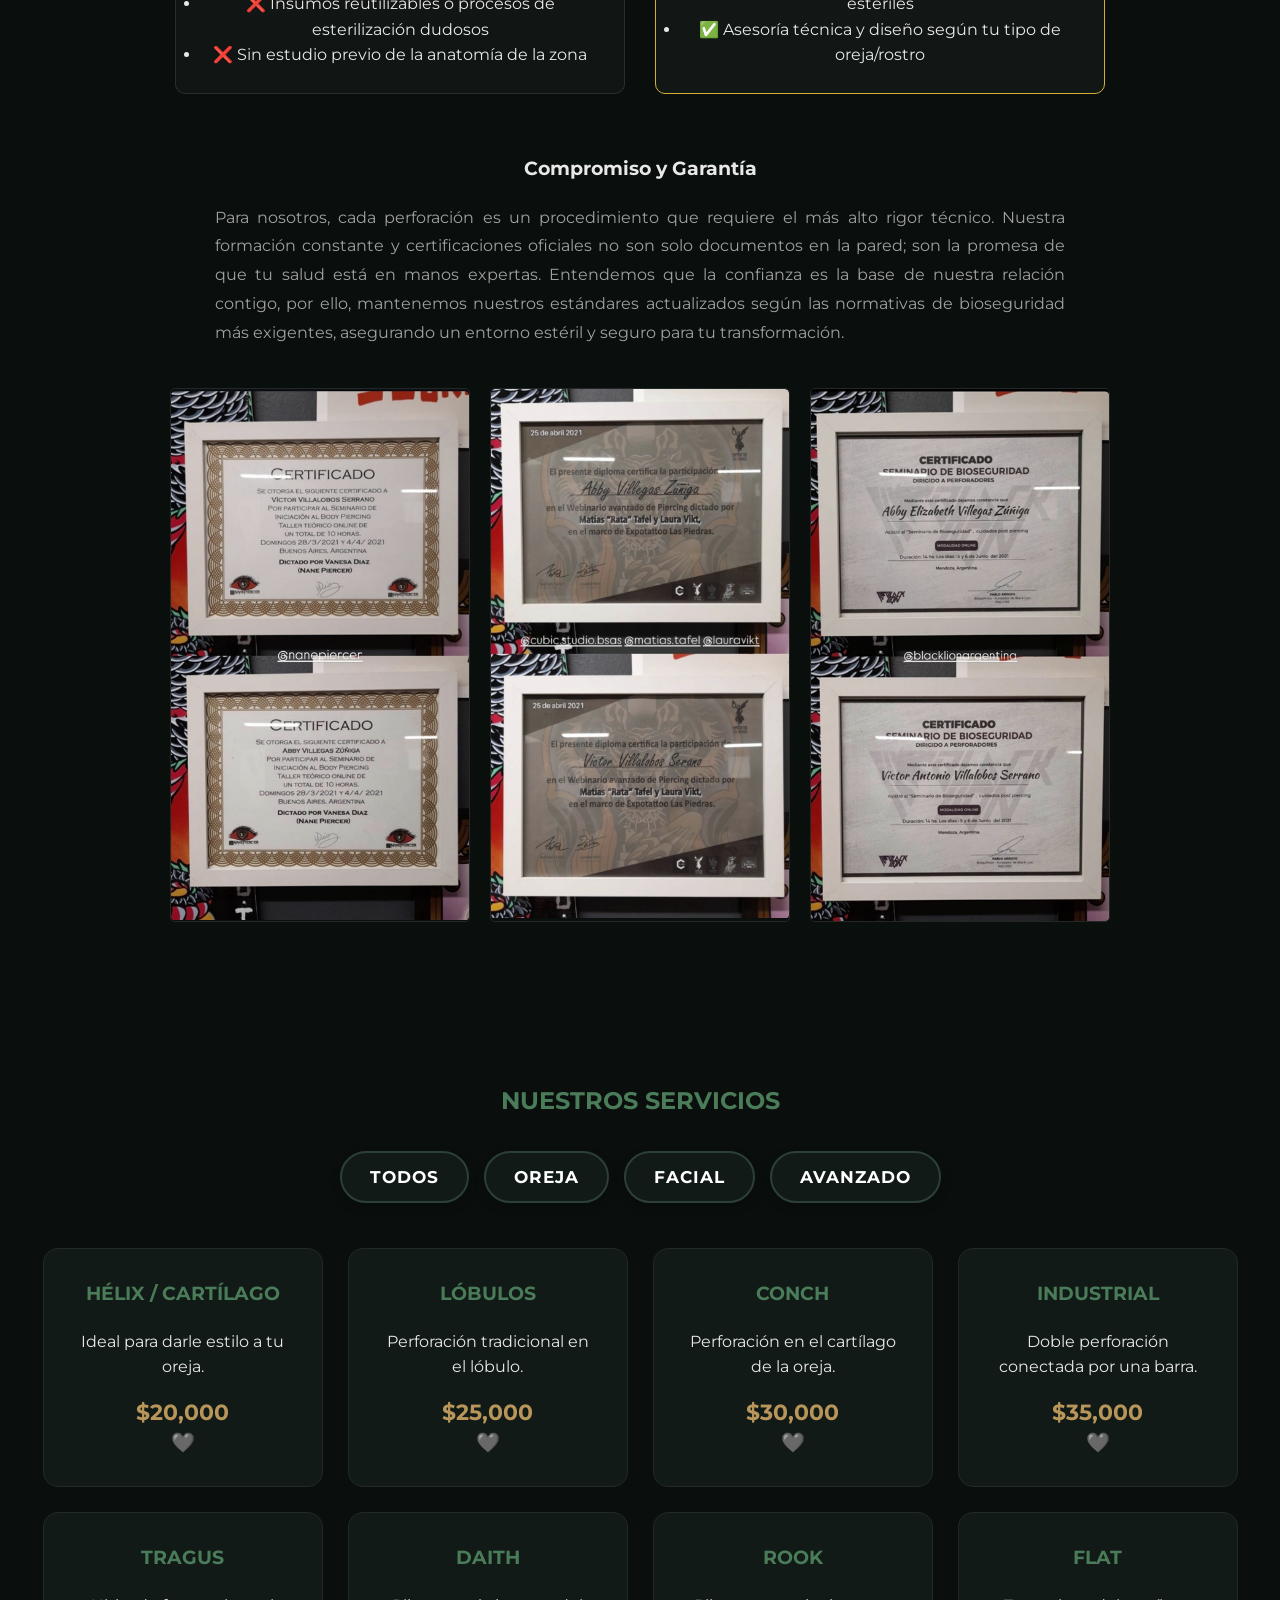
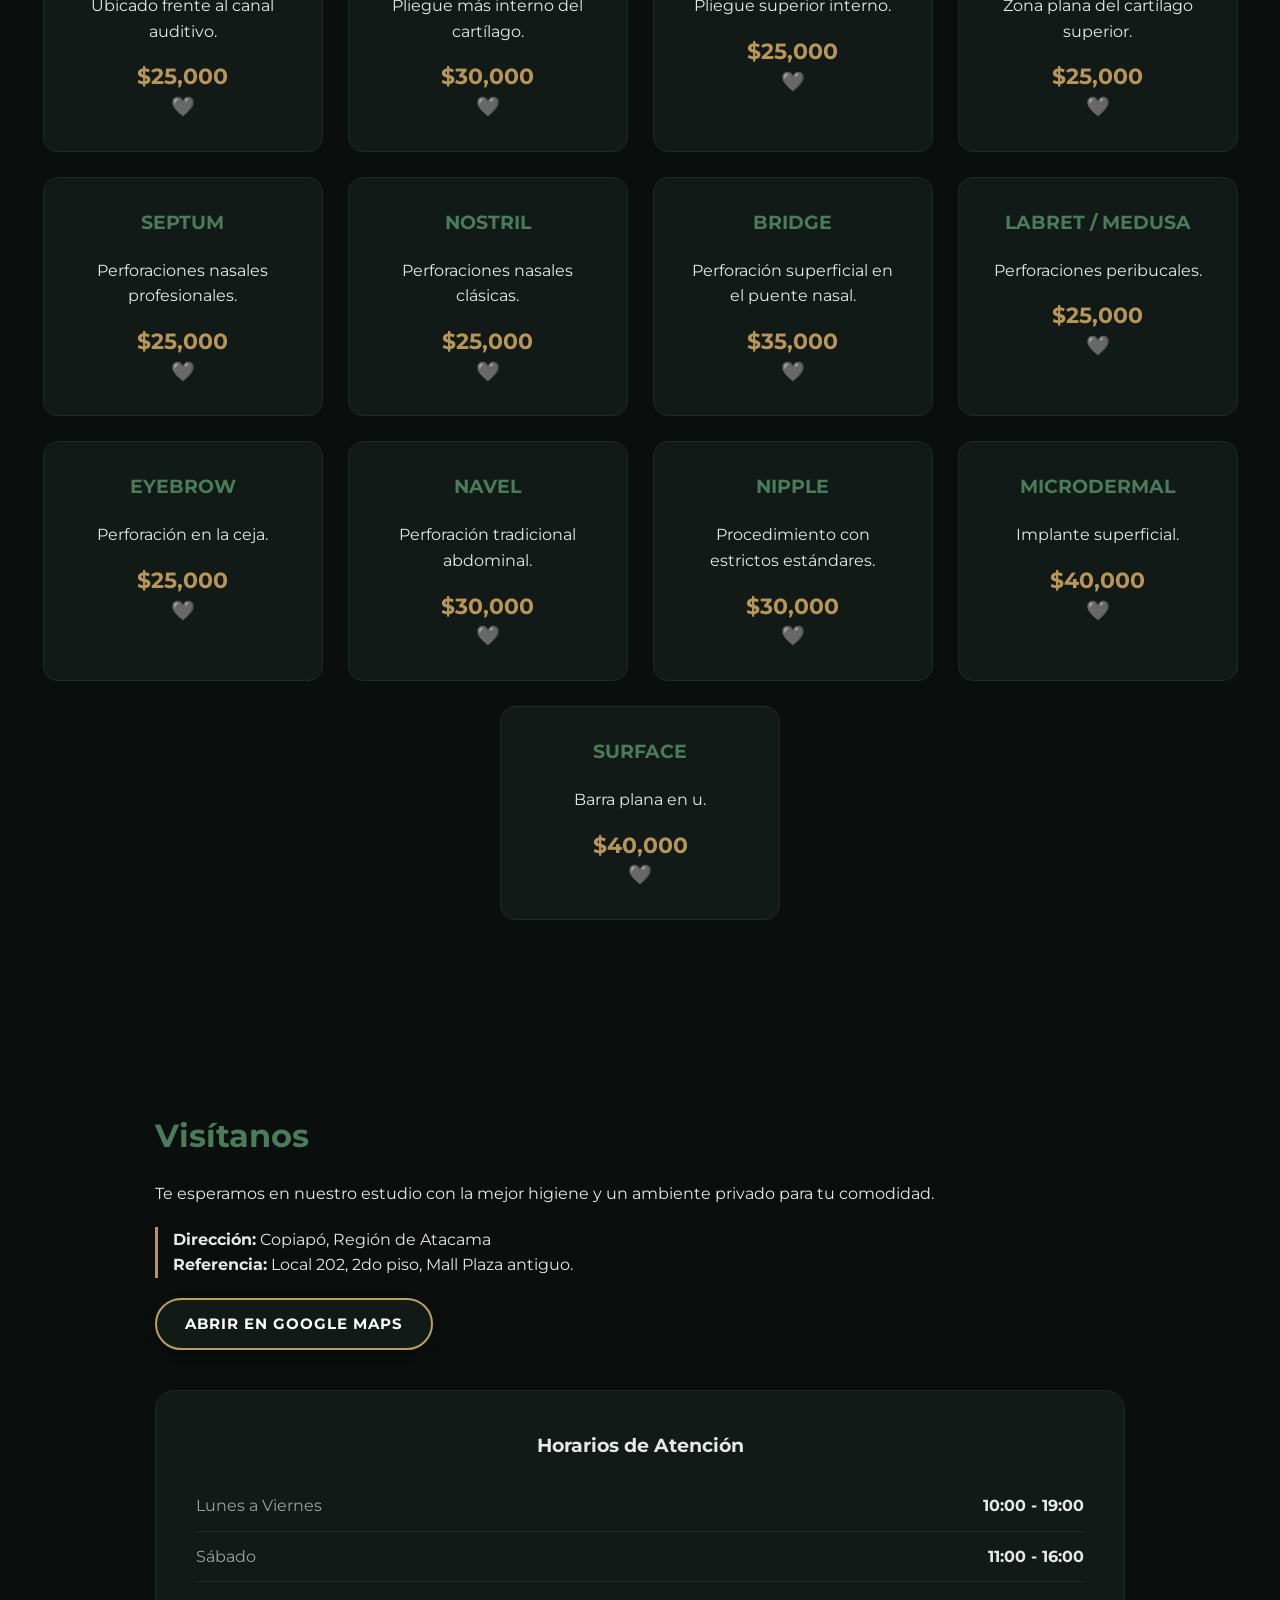
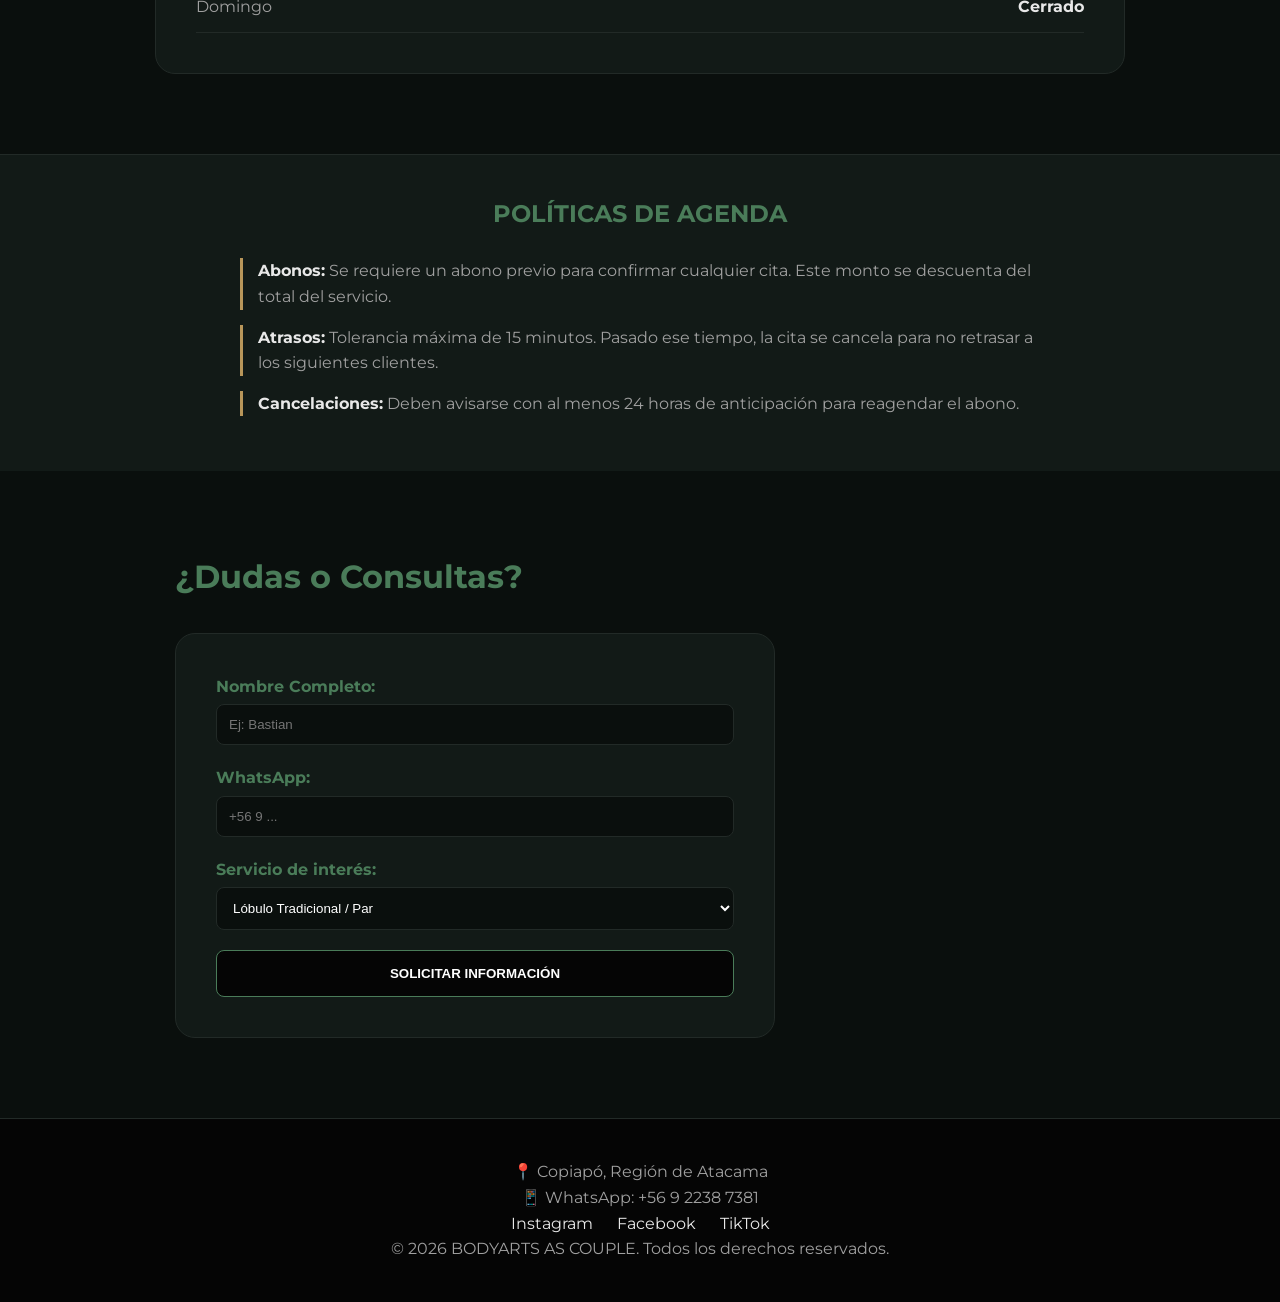
==== commit 70dfd281: "Estructura limpia con sistema de favoritos interactivo" ====
--- a/index.html
+++ b/index.html
@@ -7,7 +7,7 @@
     <title>BODYARTS AS COUPLE - Copiapó</title>
     <link href="https://fonts.googleapis.com/css2?family=Montserrat:wght@400;700&display=swap" rel="stylesheet">
     <link rel="stylesheet" href="css/styles.css">
-    <link rel="icon" type="image/png" href="image_def505.png">
+    <link rel="icon" type="image/png" href="img/image_def505.png">
 </head>
 <body>
     <header>
@@ -22,6 +22,7 @@
                 <li><a href="#servicios">Servicios</a></li>
                 <li><a href="#visitanos">Visítanos</a></li>
                 <li><a href="#contacto">Contacto</a></li>
+                <li><a href="#" id="btn-nav-favoritos" class="nav-favoritos">❤️ Favoritos</a></li>
             </ul>
         </nav>
     </header>
@@ -38,15 +39,9 @@
             <div class="hero-content">
                 <h2>Nuestra Historia</h2>
                 <div class="historia-expandida">
-                    <p>
-                        Nuestra historia no empezó con un plan de negocios, sino con una charla profunda sobre técnica y pasión hace ya más de diez años. En aquel entonces, ambos éramos piercers recorriendo distintos estudios, buscando algo que sentíamos ausente en la industria local: un equilibrio real entre la precisión quirúrgica y la expresión artística. Queríamos que este oficio dejara de sentirse como un proceso mecánico y apresurado para transformarse en lo que siempre supimos que era: un ritual de conexión y cuidado personal.
-                    </p>
-                    <p>
-                        Nos conocimos entre estudios, seminarios y convenciones, compartiendo la frustración de ver cómo se priorizaba la cantidad sobre la calidad. Casi sin darnos cuenta, empezamos a construir un lenguaje propio, basado en el estudio de la anatomía humana y la bioseguridad avanzada. Decidimos unir fuerzas para fundar un espacio donde el cliente no fuera solo una cita más, sino alguien que busca una transformación segura y estética.
-                    </p>
-                    <p>
-                        Hoy, esa complicidad que hemos pulido durante una década es el motor de <strong>Bodyarts as Couple</strong>. No solo perforamos; diseñamos proyectos anatómicos utilizando exclusivamente materiales de grado médico como el Titanio ASTM-F136. Lo que comenzó como una visión compartida en una charla de café, se ha convertido en el estándar de excelencia en Copiapó, donde cada joya colocada lleva consigo diez años de estudio, respeto por el cuerpo y amor por el arte del piercing.
-                    </p>
+                    <p>Nuestra historia no empezó con un plan de negocios, sino con una charla profunda sobre técnica y pasión hace ya más de diez años. En aquel entonces, ambos éramos piercers recorriendo distintos estudios, buscando algo que sentíamos ausente en la industria local: un equilibrio real entre la precisión quirúrgica y la expresión artística. Queríamos que este oficio dejara de sentirse como un proceso mecánico y apresurado para transformarse en lo que siempre supimos que era: un ritual de conexión y cuidado personal.</p>
+                    <p>Nos conocimos entre estudios, seminarios y convenciones, compartiendo la frustración de ver cómo se priorizaba la cantidad sobre la calidad. Casi sin darnos cuenta, empezamos a construir un lenguaje propio, basado en el estudio de la anatomía humana y la bioseguridad avanzada. Decidimos unir fuerzas para fundar un espacio donde el cliente no fuera solo una cita más, sino alguien que busca una transformación segura y estética.</p>
+                    <p>Hoy, esa complicidad que hemos pulido durante una década es el motor de <strong>Bodyarts as Couple</strong>. No solo perforamos; diseñamos proyectos anatómicos utilizando exclusivamente materiales de grado médico como el Titanio ASTM-F136. Lo que comenzó como una visión compartida en una charla de café, se ha convertido en el estándar de excelencia en Copiapó, donde cada joya colocada lleva consigo diez años de estudio, respeto por el cuerpo y amor por el arte del piercing.</p>
                 </div>
             </div>
 
@@ -60,7 +55,6 @@
                         <li>❌ Sin estudio previo de la anatomía de la zona</li>
                     </ul>
                 </div>
-
                 <div class="columna-comparativa pros">
                     <h3>Bodyarts as Couple</h3>
                     <ul>
@@ -74,139 +68,34 @@
 
             <div class="certificados-container">
                 <h3>Compromiso y Garantía</h3>
-                <p class="parrafo-certificados">
-                    Para nosotros, cada perforación es un procedimiento que requiere el más alto rigor técnico. Nuestra formación constante y certificaciones oficiales no son solo documentos en la pared; son la promesa de que tu salud está en manos expertas. Entendemos que la confianza es la base de nuestra relación contigo, por ello, mantenemos nuestros estándares actualizados según las normativas de bioseguridad más exigentes, asegurando un entorno estéril y seguro para tu transformación.
-                </p>
-                
+                <p class="parrafo-certificados">Para nosotros, cada perforación es un procedimiento que requiere el más alto rigor técnico. Nuestra formación constante y certificaciones oficiales no son solo documentos en la pared; son la promesa de que tu salud está en manos expertas. Entendemos que la confianza es la base de nuestra relación contigo, por ello, mantenemos nuestros estándares actualizados según las normativas de bioseguridad más exigentes, asegurando un entorno estéril y seguro para tu transformación.</p>
                 <div class="galeria-certificados">
-                    <div class="certificado-item">
-                        <img src="img/certificados1.png" alt="Certificación Profesional 1">
-                    </div>
-                    <div class="certificado-item">
-                        <img src="img/certificados2.png" alt="Certificación Profesional 2">
-                    </div>
-                    <div class="certificado-item">
-                        <img src="img/certificados3.png" alt="Certificación Profesional 3">
-                    </div>
-                </div>
-            </div>
-        </section>
-
+                    <div class="certificado-item"><img src="img/certificados1.png" alt="Certificación Profesional 1"></div>
+                    <div class="certificado-item"><img src="img/certificados2.png" alt="Certificación Profesional 2"></div>
+                    <div class="certificado-item"><img src="img/certificados3.png" alt="Certificación Profesional 3"></div>
+                </div>
+            </div>
+        </section>
+
+        <!-- Sección Principal de Servicios -->
         <section id="servicios">
             <h2>Nuestros Servicios</h2>
-            
-            <h3>Piercings de Oreja</h3>
-            <div class="contenedor-servicios">
-                <article class="servicio-card">
-                    <img src="img/helix.jpeg" alt="Piercing Helix" class="img-referencia">
-                    <h3>Hélix / Cartílago</h3>
-                    <p>Ideal para darle estilo a tu oreja. Máxima higiene.</p>
-                    <span class="precio">$20.000</span>
-                </article>
-                <article class="servicio-card">
-                    <img src="img/lobulos.jpeg" alt="Piercing lobulos" class="img-referencia">
-                    <h3>Lóbulos</h3>
-                    <p>Perforación tradicional en el lóbulo de la oreja.</p>
-                    <span class="precio">$25.000 / $35.000 (Par)</span>
-                </article>
-                <article class="servicio-card">
-                    <img src="img/conch.jpeg" alt="Piercing Conch" class="img-referencia">
-                    <h3>Conch</h3>
-                    <p>Perforación en el cartílago de la oreja.</p>
-                    <span class="precio">$30.000</span>
-                </article> 
-                <article class="servicio-card">
-                    <img src="img/industrial.jpeg" alt="Piercing Industrial" class="img-referencia">
-                    <h3>Industrial</h3>
-                    <p>Doble perforación conectada por una barra recta. Requiere evaluación.</p>
-                    <span class="precio">$35.000</span>
-                </article>
-                <article class="servicio-card">
-                    <img src="img/tragus.jpeg" alt="Piercing Tragus" class="img-referencia">
-                    <h3>Tragus</h3>
-                    <p>Ubicado en el pequeño cartílago frente al canal auditivo.</p>
-                    <span class="precio">$25.000</span>
-                </article>
-                <article class="servicio-card">
-                    <img src="img/daith.jpeg" alt="Piercing Daith" class="img-referencia">
-                    <h3>Daith</h3>
-                    <p>Perforación en el pliegue más interno del cartílago.</p>
-                    <span class="precio">$30.000</span>
-                </article>
-                <article class="servicio-card">
-                    <img src="img/rook.jpeg" alt="Piercing Rook" class="img-referencia">
-                    <h3>Rook</h3>
-                    <p>Situado en el pliegue superior interno de la oreja.</p>
-                    <span class="precio">$25.000</span>
-                </article>
-                <article class="servicio-card">
-                    <img src="img/flat.jpeg" alt="Piercing Flat" class="img-referencia">
-                    <h3>Flat</h3>
-                    <p>Ubicado en la zona plana del cartílago superior.</p>
-                    <span class="precio">$25.000</span>
-                </article>
-            </div>
-
-            <h3>Piercings Faciales</h3>
-            <div class="contenedor-servicios">
-                <article class="servicio-card">
-                    <img src="img/septum.jpeg" alt="Piercing Septum" class="img-referencia">
-                    <h3>Septum</h3>
-                    <p>Perforaciones nasales con técnica profesional.</p>
-                    <span class="precio">$25.000</span>
-                </article>
-                <article class="servicio-card">
-                    <img src="img/nostril.jpeg" alt="Piercing Nostril" class="img-referencia">
-                    <h3>Nostril</h3>
-                    <p>Perforaciones nasales con técnica profesional.</p>
-                    <span class="precio">$25.000</span>
-                </article>
-                <article class="servicio-card">
-                    <img src="img/bridge.jpeg" alt="Piercing Bridge" class="img-referencia">
-                    <h3>Bridge</h3>
-                    <p>Perforación superficial en el puente nasal.</p>
-                    <span class="precio">$35.000</span>
-                </article>
-                <article class="servicio-card">
-                    <img src="img/labret.jpeg" alt="Piercing Labret" class="img-referencia">
-                    <h3>Labret / Medusa</h3>
-                    <p>Perforaciones peribucales que resaltan la simetría.</p>
-                    <span class="precio">$25.000</span>
-                </article>
-                <article class="servicio-card">
-                    <img src="img/eyebrow.jpeg" alt="Piercing Eyebrow" class="img-referencia">
-                    <h3>Eyebrow</h3>
-                    <p>Perforación en la ceja, adaptada al arco natural.</p>
-                    <span class="precio">$25.000</span>
-                </article>
-            </div>
-
-            <h3>Corporales y Avanzados</h3>
-            <div class="contenedor-servicios">
-                <article class="servicio-card">
-                    <img src="img/naval.jpeg" alt="Piercing Naval" class="img-referencia">
-                    <h3>Navel (Ombligo)</h3>
-                    <p>Perforación tradicional en el área abdominal.</p>
-                    <span class="precio">$30.000</span>
-                </article>
-                <article class="servicio-card">
-                    <img src="img/nipple.jpeg" alt="Piercing Nipple" class="img-referencia">
-                    <h3>Nipple (Pezón)</h3>
-                    <p>Procedimiento realizado bajo estrictos estándares.</p>
-                    <span class="precio">$30.000 (Indiv) / $50.000 (Par)</span>
-                </article>
-                <article class="servicio-card">
-                    <img src="img/microdermal.jpeg" alt="Piercing Microdermal" class="img-referencia">
-                    <h3>Microdermal</h3>
-                    <p>Implante superficial de una sola salida.</p>
-                    <span class="precio">$40.000</span>
-                </article>
-                <article class="servicio-card">
-                    <img src="img/surface.jpeg" alt="Piercing Surface" class="img-referencia">
-                    <h3>Surface</h3>
-                    <p>Perforación superficial con barra plana en "u".</p>
-                    <span class="precio">$40.000</span>
-                </article>
+            <div class="filtros">
+                <button id="btn-todos">Todos</button>
+                <button id="btn-oreja">Oreja</button>
+                <button id="btn-facial">Facial</button>
+                <button id="btn-avanzado">Avanzado</button>
+            </div>
+            <div id="contenedor-servicios-dinamico" class="contenedor-servicios"></div>
+        </section>
+
+        <!-- Sección de Favoritos -->
+        <section id="seccion-favoritos" style="display: none; padding: 60px 20px;">
+            <h2 style="text-align: center; margin-bottom: 25px;">Mis Servicios Favoritos</h2>
+            <p style="text-align: center; color: var(--texto-suave); margin-bottom: 30px;">Aquí verás los servicios que has marcado con corazón.</p>
+            <div id="contenedor-favoritos" class="contenedor-servicios"></div>
+            <div style="text-align: center; margin-top: 40px;">
+                <button id="btn-volver-servicios" class="btn-secundario">← Volver a Servicios</button>
             </div>
         </section>
 
@@ -219,11 +108,8 @@
                         <p><strong>Dirección:</strong> Copiapó, Región de Atacama</p>
                         <p><strong>Referencia:</strong> Local 202, 2do piso, Mall Plaza antiguo.</p>
                     </div>
-                    <a href="https://www.google.com/maps/search/Mall+Plaza+Copiap%C3%B3" target="_blank" class="btn-secundario">
-                        Abrir en Google Maps
-                    </a>
-                </div>
-
+                    <a href="https://www.google.com/maps/search/Mall+Plaza+Copiap%C3%B3" target="_blank" class="btn-secundario">Abrir en Google Maps</a>
+                </div>
                 <div class="columna-horarios">
                     <h3>Horarios de Atención</h3>
                     <ul class="lista-horarios">
@@ -257,10 +143,8 @@
             <form action="mailto:bodyarts.as.couple@gmail.com" method="POST" enctype="text/plain">
                 <label for="nombre">Nombre Completo:</label>
                 <input type="text" id="nombre" name="nombre" required placeholder="Ej: Bastian">
-                
                 <label for="telefono">WhatsApp:</label>
                 <input type="tel" id="telefono" name="telefono" required placeholder="+56 9 ...">
-
                 <label for="servicio">Servicio de interés:</label>
                 <select id="servicio" name="servicio">
                     <optgroup label="Piercings de Oreja">
@@ -290,7 +174,6 @@
                         <option value="otro">Otro (especificar en mensaje)</option>
                     </optgroup>
                 </select>
-
                 <button type="submit">Solicitar Información</button>
             </form>
         </section>
@@ -312,6 +195,7 @@
     <a href="https://wa.me/56922387381" class="btn-whatsapp" target="_blank">
         <span>Agendar por WhatsApp</span>
     </a>
-
+    
+    <script type="module" src="js/script.js"></script>
 </body>
 </html>
--- a/css/styles.css
+++ b/css/styles.css
@@ -3,14 +3,14 @@
    1. VARIABLES Y RESET (Modo Oscuro)
    ========================================= */
 :root { /* Colores */
-    --fondo-oscuro: #0a0f0d;      
-    --fondo-card: #121a17;        
-    --verde-suave: #4a7c59;       
-    --dorado-logo: #b8965a;       
-    --blanco-texto: #e8e8e8;      
-    --gris-borde: #222a27;        
-    --texto-suave: #a0a0a0;       
-    --negro-minimal: #050505;     
+    --fondo-oscuro: #0a0f0d;      /*General*/
+    --fondo-card: #121a17;        /*Cajas*/
+    --verde-suave: #4a7c59;       /*Marca*/
+    --dorado-logo: #b8965a;       /*Detalles*/
+    --blanco-texto: #e8e8e8;      /*Lectura*/
+    --gris-borde: #222a27;        /*Bordes*/
+    --texto-suave: #a0a0a0;       /*Apoyo*/
+    --negro-minimal: #050505;     /*Contraste*/
 }
 
 * { /* Reseteo */
@@ -114,9 +114,17 @@
     text-align: center;
 }
 
-#inicio h2, #historia h2 { /* Títulos */
-    font-size: 2.5rem;
+/* Solo para el Inicio  */
+#inicio h2 { 
+    font-size: 3.5rem;
     color: var(--verde-suave);
+    margin-bottom: 15px;
+}
+
+/* Solo para la Historia */
+#historia h2 { 
+    font-size: 2.5rem; /* Un poco más pequeño si quieres */
+    color: var(--verde-suave); 
     margin-bottom: 15px;
 }
 
@@ -206,6 +214,51 @@
     visibility: visible;
 }
 
+
+/* ==========================================================================
+   ESTILOS PREMIUM PARA LOS BOTONES DE FILTRO DE SERVICIOS
+   ========================================================================== */
+
+.filtros {
+    display: flex;
+    justify-content: center;
+    gap: 15px;
+    margin: 30px 0 45px 0;
+    flex-wrap: wrap;
+    padding: 0 10px;
+}
+
+.filtros button {
+    background-color: #121a17; /* Fondo verde oscuro traslúcido */
+    color: #ffffff; /* Texto blanco impecable */
+    border: 2px solid #2d3f3a; /* Borde sutil a juego con el diseño */
+    padding: 14px 28px; /* Botones notablemente más amplios y grandes */
+    font-family: 'Montserrat', sans-serif;
+    font-size: 1.05rem; /* Letra clara y visible */
+    font-weight: 700;
+    text-transform: uppercase;
+    letter-spacing: 1px;
+    border-radius: 50px; /* Acabado en cápsula elegante */
+    cursor: pointer;
+    transition: all 0.3s cubic-bezier(0.25, 0.8, 0.25, 1);
+    box-shadow: 0 4px 10px rgba(0, 0, 0, 0.3);
+}
+
+/* Efecto al pasar el mouse por encima */
+.filtros button:hover {
+    background-color: #baa05b; /* Se ilumina en un elegante tono dorado/bronce */
+    color: #05080c; /* El texto pasa a oscuro para máxima legibilidad */
+    border-color: #baa05b;
+    transform: translateY(-3px); /* Efecto flotante dinámico */
+    box-shadow: 0 8px 16px rgba(186, 160, 91, 0.25);
+}
+
+/* Efecto de clic pulsado */
+.filtros button:active {
+    transform: translateY(-1px);
+    box-shadow: 0 4px 8px rgba(186, 160, 91, 0.15);
+}
+
 /* =========================================
    5. VISÍTANOS 
    ========================================= */
@@ -439,3 +492,93 @@
     filter: grayscale(20%); /*oscuro/serio */
 }
 
+/* --- SECCIÓN FAVORITOS --- */
+
+.btn-favorito {
+    cursor: pointer;
+    background: none;
+    border: none;
+    font-size: 1.2rem;
+    filter: grayscale(100%); /* Corazón gris si no está seleccionado */
+    transition: transform 0.2s;
+}
+
+.btn-favorito.activo {
+    filter: grayscale(0%); /* Corazón rojo/normal si está seleccionado */
+    transform: scale(1.2);
+}
+
+
+
+/* --- SECCIÓN FAVORITOS inicio --- */
+
+
+.btn-favoritos-flotante {
+    position: fixed;
+    top: 20px;       /* Distancia desde arriba */
+    left: 20px;      /* Distancia desde la izquierda */
+    z-index: 1000;   /* Para que siempre esté encima de todo */
+    background-color: var(--verde-suave); /* O el color que prefieras */
+    color: white;
+    padding: 10px 20px;
+    border-radius: 30px;
+    text-decoration: none;
+    font-weight: bold;
+    box-shadow: 0 4px 6px rgba(0,0,0,0.3);
+    transition: transform 0.3s ease;
+}
+
+.btn-favoritos-flotante:hover {
+    transform: scale(1.1);
+    background-color: #d4af37; /* Un tono dorado o contraste */
+}
+
+/* Estilo para que el enlace de favoritos resalte en la barra */
+.nav-favoritos {
+    background-color: var(--verde-suave); /* O tu color de acento */
+    color: white !important;
+    padding: 8px 15px;
+    border-radius: 20px;
+    text-decoration: none;
+    font-size: 0.9rem;
+    transition: background-color 0.3s;
+}
+
+.nav-favoritos:hover {
+    background-color: #d4af37; /* Color dorado al pasar el mouse */
+}
+
+
+/* ==========================================================================
+   ESTILO PARA EL BOTÓN VOLVER (Y BOTONES SECUNDARIOS)
+   ========================================================================== */
+.btn-secundario {
+    display: inline-block;
+    text-decoration: none;
+    background-color: #121a17; /* Fondo verde oscuro traslúcido */
+    color: #baa05b; /* Texto dorado premium, ¡ahora sí se va a ver! */
+    border: 2px solid #baa05b; /* Borde dorado nítido */
+    padding: 12px 28px;
+    font-family: 'Montserrat', sans-serif;
+    font-size: 0.95rem;
+    font-weight: 700;
+    text-transform: uppercase;
+    letter-spacing: 1px;
+    border-radius: 50px; /* Bordes redondeados idénticos a los filtros */
+    cursor: pointer;
+    transition: all 0.3s ease;
+    box-shadow: 0 4px 10px rgba(0, 0, 0, 0.4);
+}
+
+/* Efecto al pasar el mouse por encima */
+.btn-secundario:hover {
+    background-color: #baa05b; /* Se rellena de dorado */
+    color: #0a0f0d; /* El texto se vuelve oscuro para contrastar */
+    transform: translateY(-2px); /* Pequeño salto hacia arriba */
+    box-shadow: 0 6px 15px rgba(186, 160, 91, 0.3);
+}
+
+/* Ajuste por si se desborda en celulares */
+.btn-secundario:active {
+    transform: translateY(-1px);
+}
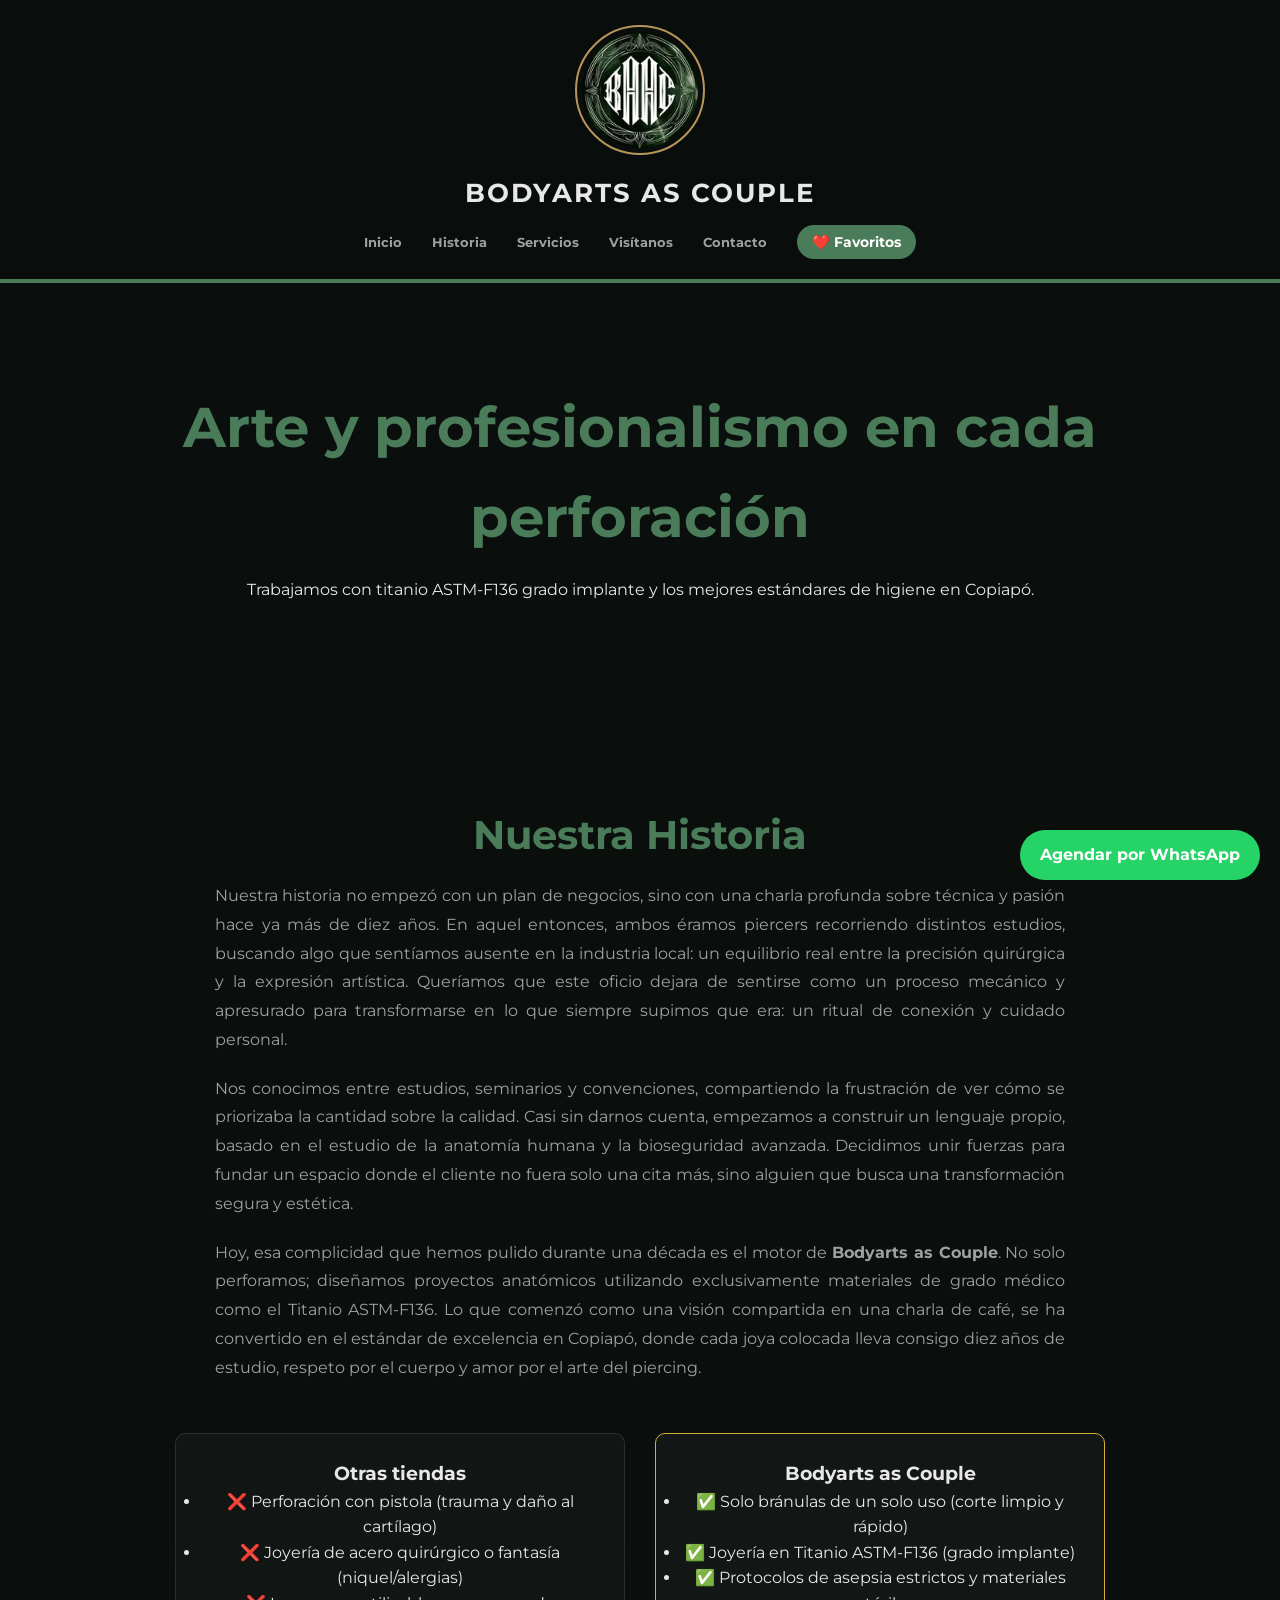
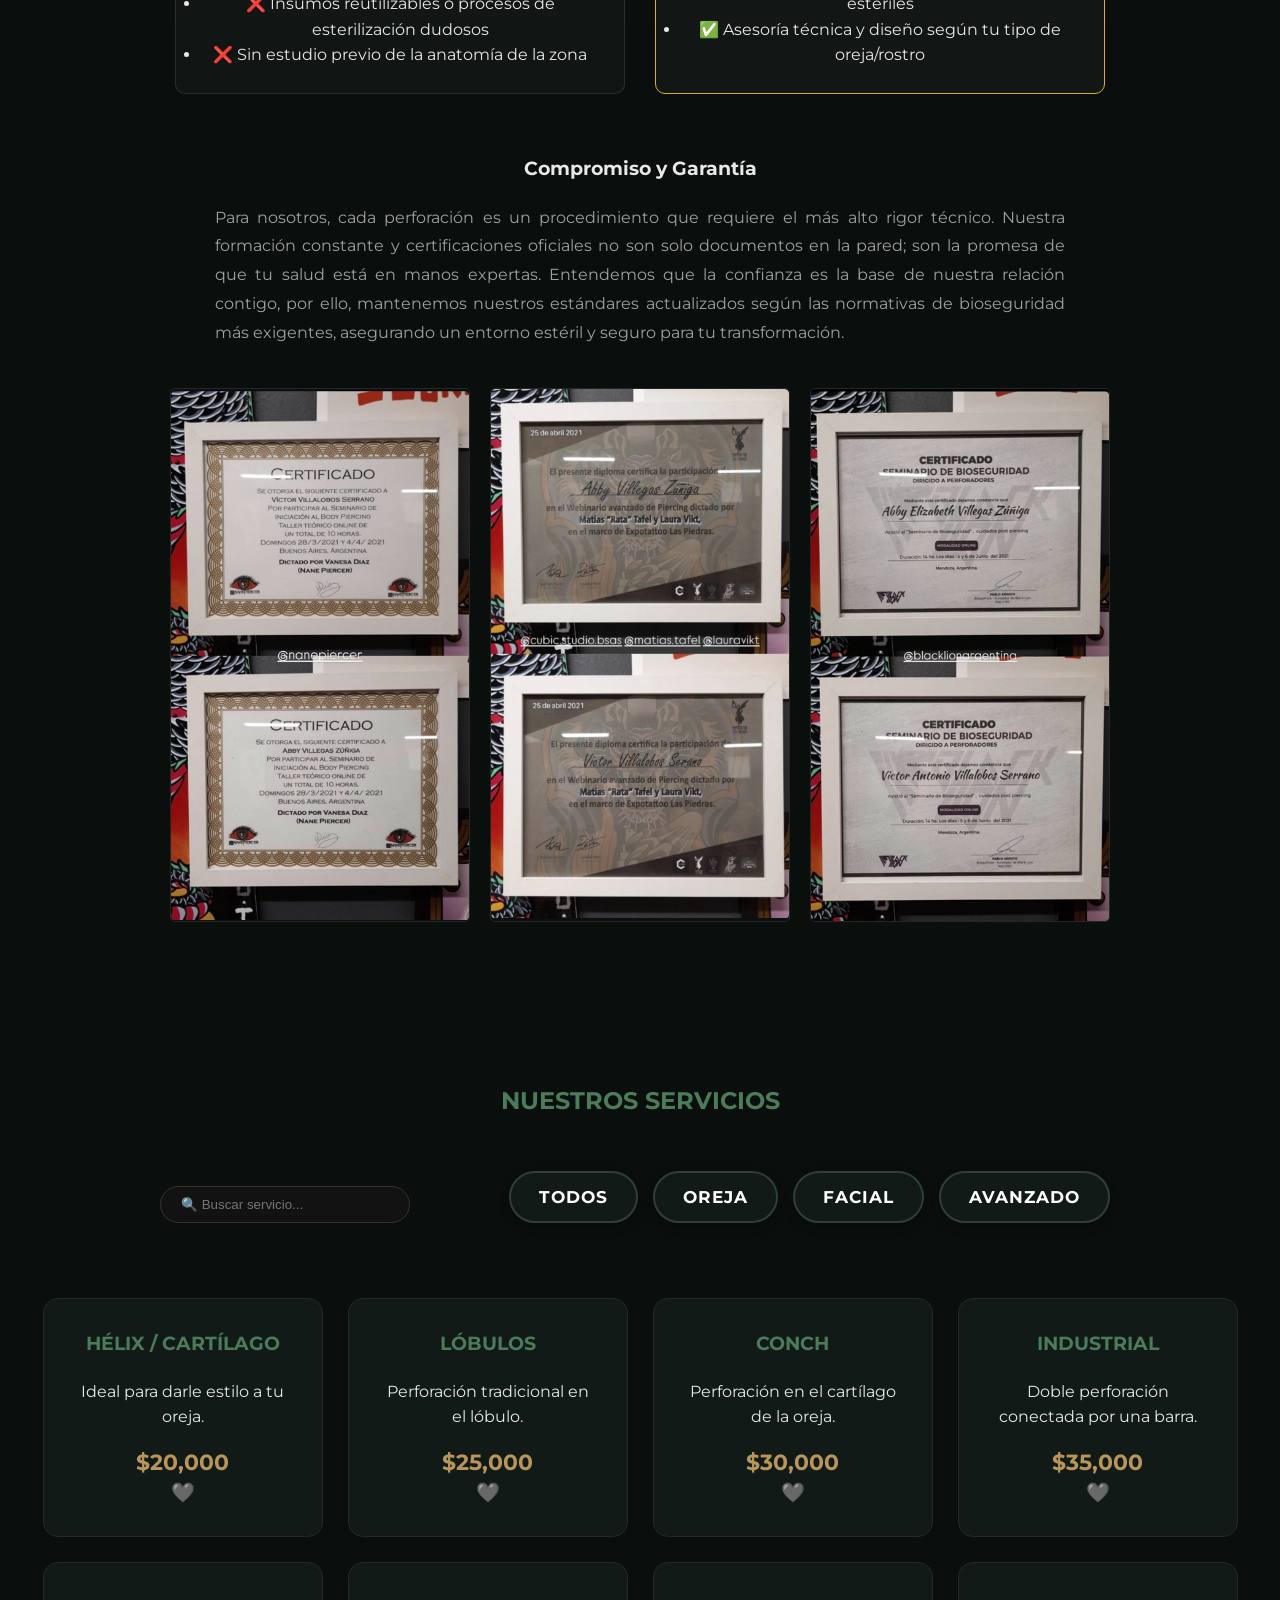
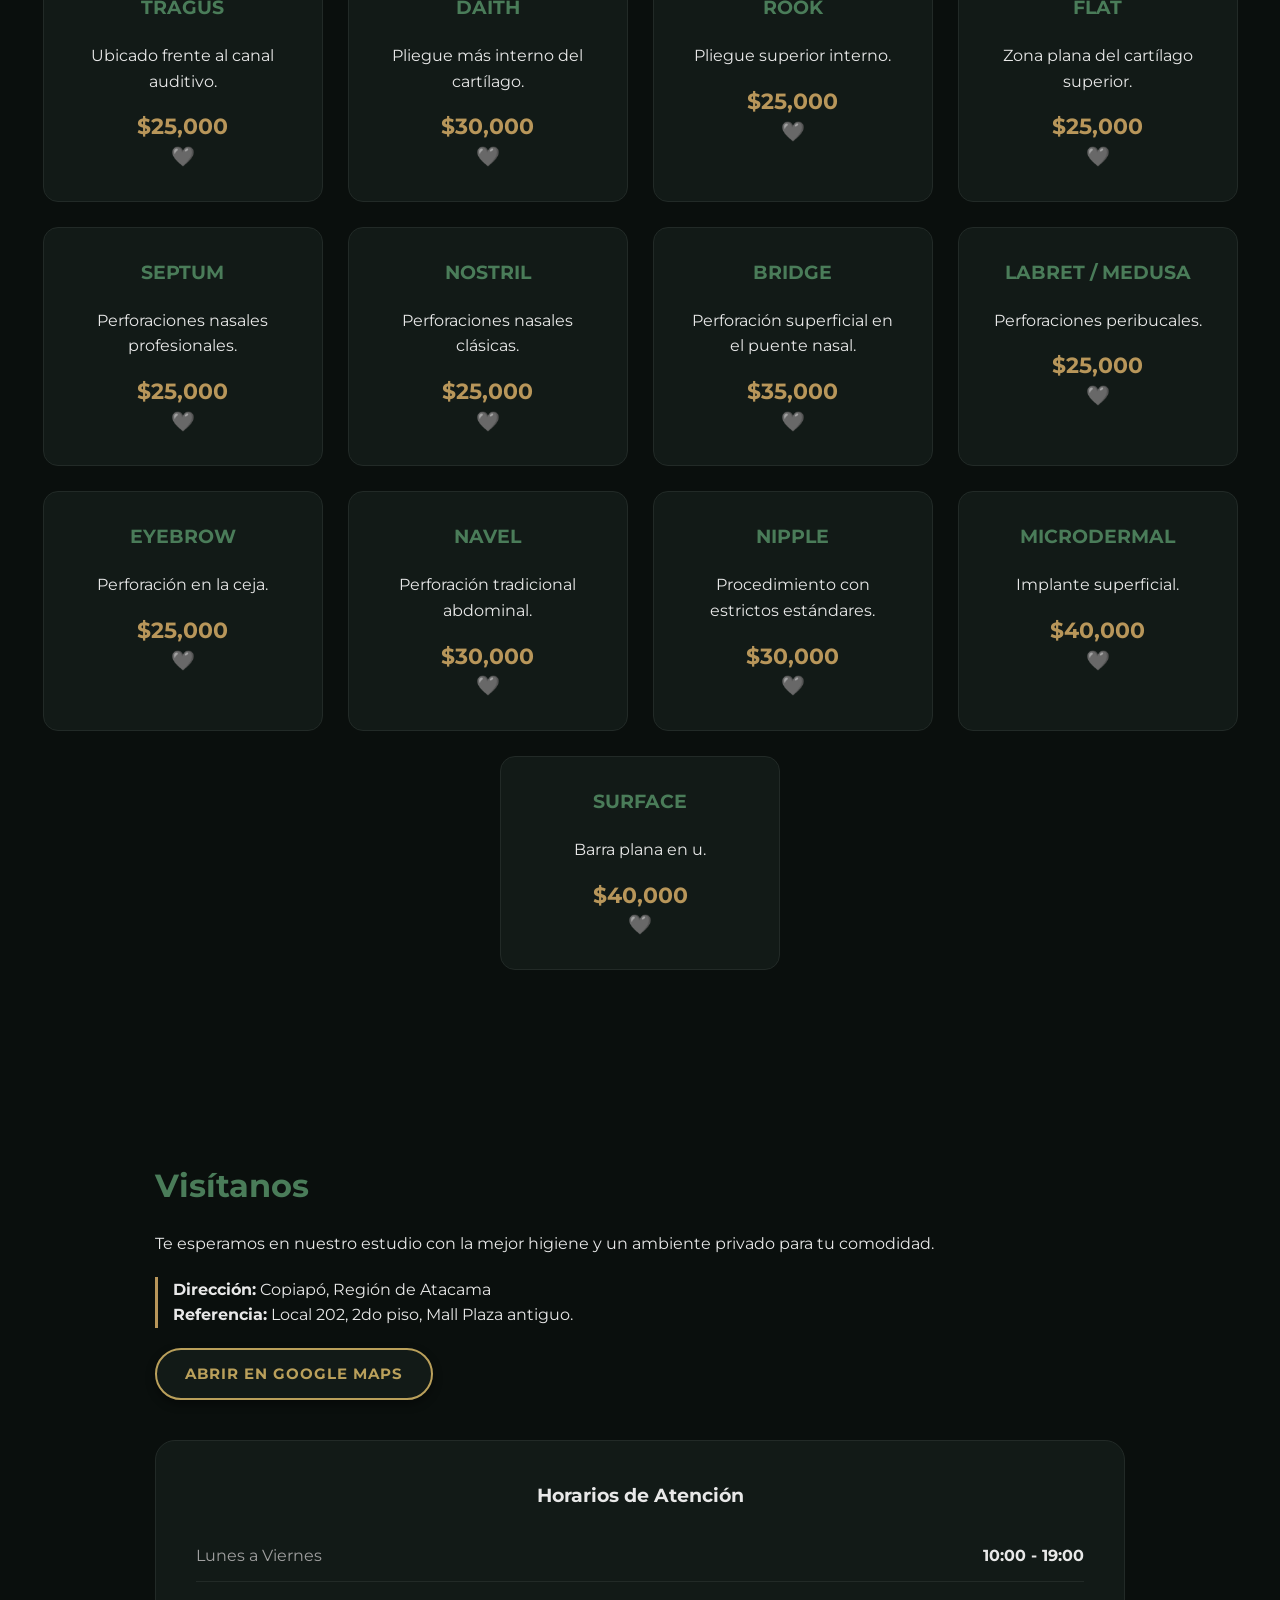
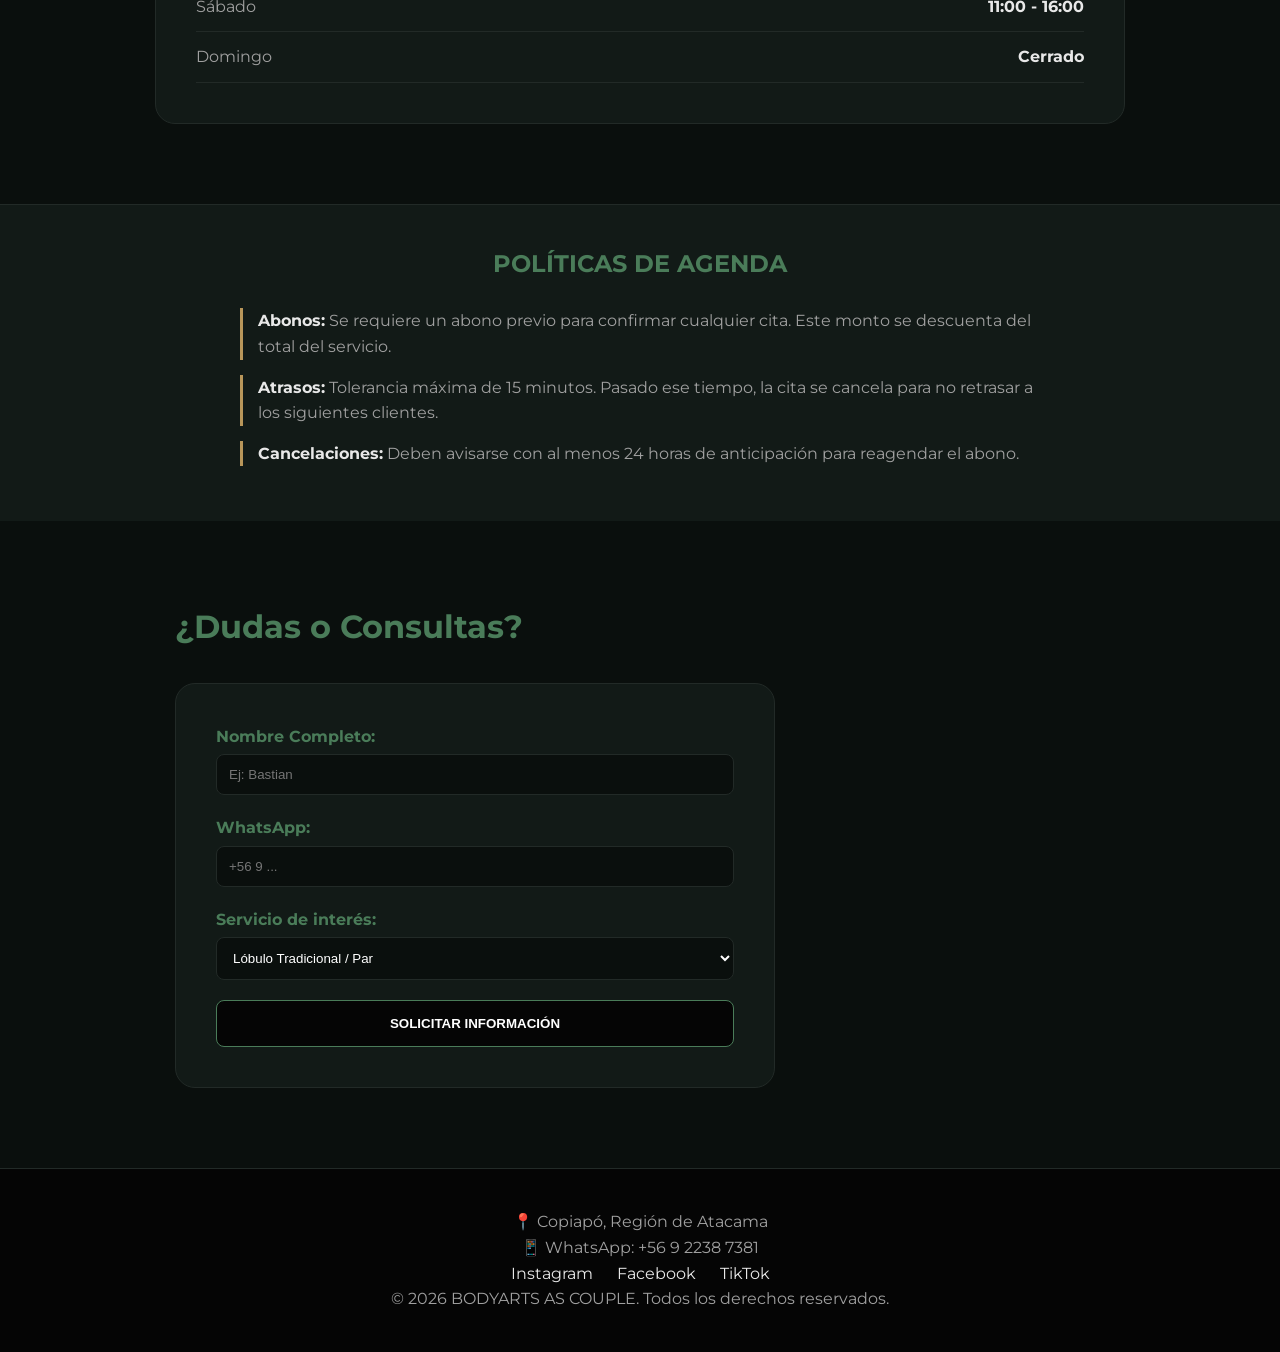
==== commit 4e6120f9: "Versión final con buscador y filtros" ====
--- a/index.html
+++ b/index.html
@@ -80,12 +80,16 @@
         <!-- Sección Principal de Servicios -->
         <section id="servicios">
             <h2>Nuestros Servicios</h2>
-            <div class="filtros">
-                <button id="btn-todos">Todos</button>
-                <button id="btn-oreja">Oreja</button>
-                <button id="btn-facial">Facial</button>
-                <button id="btn-avanzado">Avanzado</button>
-            </div>
+            <div class="controles-servicios">
+                <input type="text" id="input-busqueda" placeholder="🔍 Buscar servicio...">
+                <div class="filtros">
+                    <button id="btn-todos">Todos</button>
+                    <button id="btn-oreja">Oreja</button>
+                    <button id="btn-facial">Facial</button>
+                    <button id="btn-avanzado">Avanzado</button>
+                </div>
+            </div>
+
             <div id="contenedor-servicios-dinamico" class="contenedor-servicios"></div>
         </section>
 
--- a/css/styles.css
+++ b/css/styles.css
@@ -123,7 +123,7 @@
 
 /* Solo para la Historia */
 #historia h2 { 
-    font-size: 2.5rem; /* Un poco más pequeño si quieres */
+    font-size: 2.5rem; 
     color: var(--verde-suave); 
     margin-bottom: 15px;
 }
@@ -214,11 +214,9 @@
     visibility: visible;
 }
 
-
 /* ==========================================================================
    ESTILOS PREMIUM PARA LOS BOTONES DE FILTRO DE SERVICIOS
    ========================================================================== */
-
 .filtros {
     display: flex;
     justify-content: center;
@@ -244,7 +242,6 @@
     box-shadow: 0 4px 10px rgba(0, 0, 0, 0.3);
 }
 
-/* Efecto al pasar el mouse por encima */
 .filtros button:hover {
     background-color: #baa05b; /* Se ilumina en un elegante tono dorado/bronce */
     color: #05080c; /* El texto pasa a oscuro para máxima legibilidad */
@@ -253,10 +250,78 @@
     box-shadow: 0 8px 16px rgba(186, 160, 91, 0.25);
 }
 
-/* Efecto de clic pulsado */
 .filtros button:active {
     transform: translateY(-1px);
     box-shadow: 0 4px 8px rgba(186, 160, 91, 0.15);
+}
+
+/* ==========================================================================
+   ESTILO PARA EL BOTÓN VOLVER (Y BOTONES SECUNDARIOS)
+   ========================================================================== */
+.btn-secundario {
+    display: inline-block;
+    text-decoration: none;
+    background-color: #121a17; 
+    color: #baa05b; 
+    border: 2px solid #baa05b; 
+    padding: 12px 28px;
+    font-family: 'Montserrat', sans-serif;
+    font-size: 0.95rem;
+    font-weight: 700;
+    text-transform: uppercase;
+    letter-spacing: 1px;
+    border-radius: 50px; 
+    cursor: pointer;
+    transition: all 0.3s ease;
+    box-shadow: 0 4px 10px rgba(0, 0, 0, 0.4);
+}
+
+.btn-secundario:hover {
+    background-color: #baa05b; 
+    color: #0a0f0d; 
+    transform: translateY(-2px); 
+    box-shadow: 0 6px 15px rgba(186, 160, 91, 0.3);
+}
+
+.btn-secundario:active {
+    transform: translateY(-1px);
+}
+
+/* --- SECCIÓN de Busqueda --- */
+
+.controles-servicios {
+    display: flex;
+    justify-content: space-between; /* Empuja filtros a la izq y buscador a la der */
+    align-items: center;
+    max-width: 1000px;
+    margin: 0 auto 30px auto;
+    padding: 0 20px;
+}
+
+#input-busqueda {
+    background: #121212; /* Fondo oscuro igual a tus tarjetas */
+    border: 1px solid #333; /* Borde sutil */
+    color: #e0e0e0;
+    padding: 10px 20px;
+    border-radius: 20px;
+    outline: none;
+    transition: border-color 0.3s;
+    width: 250px;
+}
+
+#input-busqueda:focus {
+    border-color: #888; /* Se aclara al hacer clic */
+}
+
+/* Ajuste para pantallas pequeñas */
+@media (max-width: 768px) {
+    .controles-servicios {
+        flex-direction: column;
+        gap: 20px;
+    }
+    #input-busqueda {
+        width: 100%;
+    }
 }
 
 /* =========================================
@@ -289,21 +354,6 @@
     border-left: 3px solid var(--dorado-logo);
     padding-left: 15px;
     text-align: left;
-}
-
-.btn-secundario { /* Botón */
-    display: inline-block;
-    padding: 10px 20px;
-    border: 2px solid var(--verde-suave);
-    color: white !important;
-    text-decoration: none;
-    font-weight: bold;
-    border-radius: 5px;
-    transition: 0.3s;
-}
-
-.btn-secundario:hover { /* Acción */
-    background-color: var(--verde-suave);
 }
 
 .columna-horarios { /* Caja */
@@ -385,46 +435,71 @@
 
 .btn-whatsapp:hover { transform: scale(1.05); /* Latido */ }
 
-/* =========================================
-   8. DISEÑO RESPONSIVO (Media Queries)
-   ========================================= */
-@media (max-width: 768px) {    /* Quiebre */
-
-    /* Visítanos y Formulario */
-    .contenedor-visita { flex-direction: column; }  /* Columna */
-    form { margin-left: 0; width: 100%; }           /* Ancho */
-    #contacto h2 { padding-left: 0; text-align: center; } /* Centro */
-
-    /* Comparativa */
-    .comparativa-dual {
-        flex-direction: column;   /* Apilado */
-        align-items: center;      /* Alineación */
-        gap: 20px;                /* Espaciado */
-    }
-
-    /* Historia y Certificados */
-    .historia-expandida {
-        text-align: left;         /* Lectura */
-    }
-    .parrafo-certificados {
-        text-align: left;         /* Adaptación */
-    }
-}
-
-/* Estilo historia y justificada */
+
+/* --- SECCIÓN FAVORITOS (Botones y Navbar) --- */
+.btn-favorito {
+    cursor: pointer;
+    background: none;
+    border: none;
+    font-size: 1.2rem;
+    filter: grayscale(100%); /* Corazón gris si no está seleccionado */
+    transition: transform 0.2s;
+}
+
+.btn-favorito.activo {
+    filter: grayscale(0%); /* Corazón rojo/normal si está seleccionado */
+    transform: scale(1.2);
+}
+
+.btn-favoritos-flotante {
+    position: fixed;
+    top: 20px;       /* Distancia desde arriba */
+    left: 20px;      /* Distancia desde la izquierda */
+    z-index: 1000;   /* Para que siempre esté encima de todo */
+    background-color: var(--verde-suave); 
+    color: white;
+    padding: 10px 20px;
+    border-radius: 30px;
+    text-decoration: none;
+    font-weight: bold;
+    box-shadow: 0 4px 6px rgba(0,0,0,0.3);
+    transition: transform 0.3s ease;
+}
+
+.btn-favoritos-flotante:hover {
+    transform: scale(1.1);
+    background-color: #d4af37; /* Un tono dorado o contraste */
+}
+
+/* Estilo para que el enlace de favoritos resalte en la barra */
+.nav-favoritos {
+    background-color: var(--verde-suave); 
+    color: white !important;
+    padding: 8px 15px;
+    border-radius: 20px;
+    text-decoration: none;
+    font-size: 0.9rem;
+    transition: background-color 0.3s;
+}
+
+.nav-favoritos:hover {
+    background-color: #d4af37; /* Color dorado al pasar el mouse */
+}
+
+
+/* --- HISTORIA EXPANDIDA Y COMPARATIVA --- */
 .historia-expandida {
-    max-width: 850px; /*ancho txt*/
-    margin: 0 auto;   /* Centra pnt*/
-    text-align: justify; /* Rellena I/D*/
-    line-height: 1.8;  /*aire entre líneas*/
-    color: var(--texto-suave); /* color texto*/
+    max-width: 850px; /* Ancho texto */
+    margin: 0 auto;   /* Centra bloque */
+    text-align: justify; /* Rellena */
+    line-height: 1.8;  /* Aire entre líneas */
+    color: var(--texto-suave); /* Color */
 }
 
 .historia-expandida p {
     margin-bottom: 20px; /* Separa-párrafos */
 }
 
-/*columnas paralelo */
 .comparativa-dual {
     display: flex;
     justify-content: center;
@@ -448,7 +523,6 @@
 
 
 /* --- SECCIÓN CERTIFICADOS --- */
-
 .certificados-container {
     margin-top: 60px;
     text-align: center;
@@ -457,7 +531,7 @@
 .parrafo-certificados {
     max-width: 850px;
     margin: 20px auto 40px auto;
-    text-align: justify; /* estilo */
+    text-align: justify; /* Estilo de llenado */
     line-height: 1.8;
     color: var(--texto-suave);
 }
@@ -466,7 +540,7 @@
     display: flex;
     justify-content: center;
     gap: 20px;
-    flex-wrap: wrap; /* acomodan pantalla */
+    flex-wrap: wrap; /* Acomoda en pantalla */
 }
 
 .certificado-item {
@@ -479,7 +553,6 @@
     transition: transform 0.3s ease;
 }
 
-/* Efecto sutil al pasar el mouse */
 .certificado-item:hover {
     transform: scale(1.03);
     border-color: #d4af37;
@@ -489,96 +562,39 @@
     width: 100%;
     height: auto;
     display: block;
-    filter: grayscale(20%); /*oscuro/serio */
-}
-
-/* --- SECCIÓN FAVORITOS --- */
-
-.btn-favorito {
-    cursor: pointer;
-    background: none;
-    border: none;
-    font-size: 1.2rem;
-    filter: grayscale(100%); /* Corazón gris si no está seleccionado */
-    transition: transform 0.2s;
-}
-
-.btn-favorito.activo {
-    filter: grayscale(0%); /* Corazón rojo/normal si está seleccionado */
-    transform: scale(1.2);
-}
-
-
-
-/* --- SECCIÓN FAVORITOS inicio --- */
-
-
-.btn-favoritos-flotante {
-    position: fixed;
-    top: 20px;       /* Distancia desde arriba */
-    left: 20px;      /* Distancia desde la izquierda */
-    z-index: 1000;   /* Para que siempre esté encima de todo */
-    background-color: var(--verde-suave); /* O el color que prefieras */
-    color: white;
-    padding: 10px 20px;
-    border-radius: 30px;
-    text-decoration: none;
-    font-weight: bold;
-    box-shadow: 0 4px 6px rgba(0,0,0,0.3);
-    transition: transform 0.3s ease;
-}
-
-.btn-favoritos-flotante:hover {
-    transform: scale(1.1);
-    background-color: #d4af37; /* Un tono dorado o contraste */
-}
-
-/* Estilo para que el enlace de favoritos resalte en la barra */
-.nav-favoritos {
-    background-color: var(--verde-suave); /* O tu color de acento */
-    color: white !important;
-    padding: 8px 15px;
-    border-radius: 20px;
-    text-decoration: none;
-    font-size: 0.9rem;
-    transition: background-color 0.3s;
-}
-
-.nav-favoritos:hover {
-    background-color: #d4af37; /* Color dorado al pasar el mouse */
-}
-
-
-/* ==========================================================================
-   ESTILO PARA EL BOTÓN VOLVER (Y BOTONES SECUNDARIOS)
-   ========================================================================== */
-.btn-secundario {
-    display: inline-block;
-    text-decoration: none;
-    background-color: #121a17; /* Fondo verde oscuro traslúcido */
-    color: #baa05b; /* Texto dorado premium, ¡ahora sí se va a ver! */
-    border: 2px solid #baa05b; /* Borde dorado nítido */
-    padding: 12px 28px;
-    font-family: 'Montserrat', sans-serif;
-    font-size: 0.95rem;
-    font-weight: 700;
-    text-transform: uppercase;
-    letter-spacing: 1px;
-    border-radius: 50px; /* Bordes redondeados idénticos a los filtros */
-    cursor: pointer;
-    transition: all 0.3s ease;
-    box-shadow: 0 4px 10px rgba(0, 0, 0, 0.4);
-}
-
-/* Efecto al pasar el mouse por encima */
-.btn-secundario:hover {
-    background-color: #baa05b; /* Se rellena de dorado */
-    color: #0a0f0d; /* El texto se vuelve oscuro para contrastar */
-    transform: translateY(-2px); /* Pequeño salto hacia arriba */
-    box-shadow: 0 6px 15px rgba(186, 160, 91, 0.3);
-}
-
-/* Ajuste por si se desborda en celulares */
-.btn-secundario:active {
-    transform: translateY(-1px);
-}
+    filter: grayscale(20%); /* Oscuro/serio */
+}
+
+/* =========================================
+   8. DISEÑO RESPONSIVO (Media Queries)
+   ========================================= */
+@media (max-width: 768px) {   /* Quiebre para tablets y celulares */
+
+    /* 1. Ajustes de Visítanos y Formulario */
+    .contenedor-visita { 
+        flex-direction: column; 
+    }
+    form { 
+        margin-left: 0; 
+        width: 100%; 
+    }
+    #contacto h2 { 
+        padding-left: 0; 
+        text-align: center; 
+    }
+
+    /* 2. Ajustes de Comparativa */
+    .comparativa-dual {
+        flex-direction: column;   /* Apilado */
+        align-items: center;      /* Alineación */
+        gap: 20px;                /* Espaciado */
+    }
+
+    /* 3. Ajustes de Historia y Certificados */
+    .historia-expandida {
+        text-align: left;         /* Lectura más fácil en móvil */
+    }
+    .parrafo-certificados {
+        text-align: left;         /* Adaptación */
+    }
+}
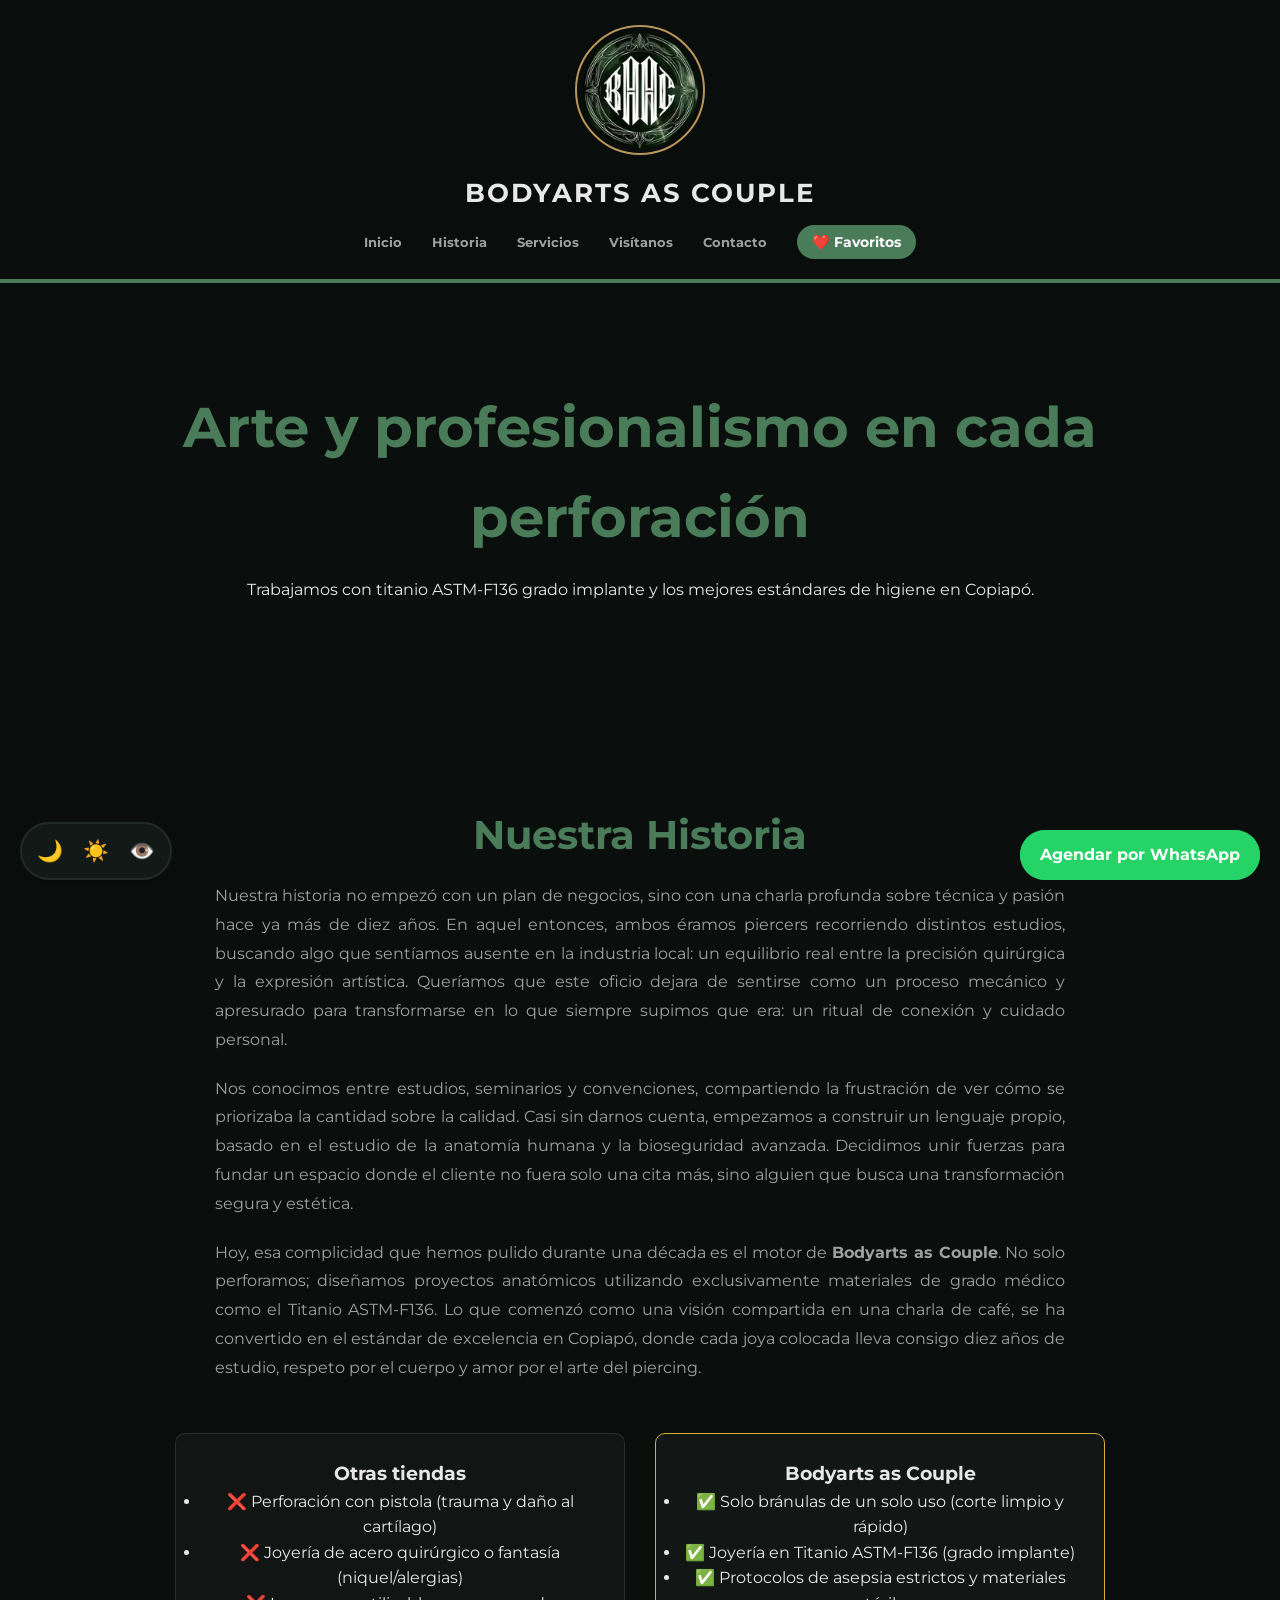
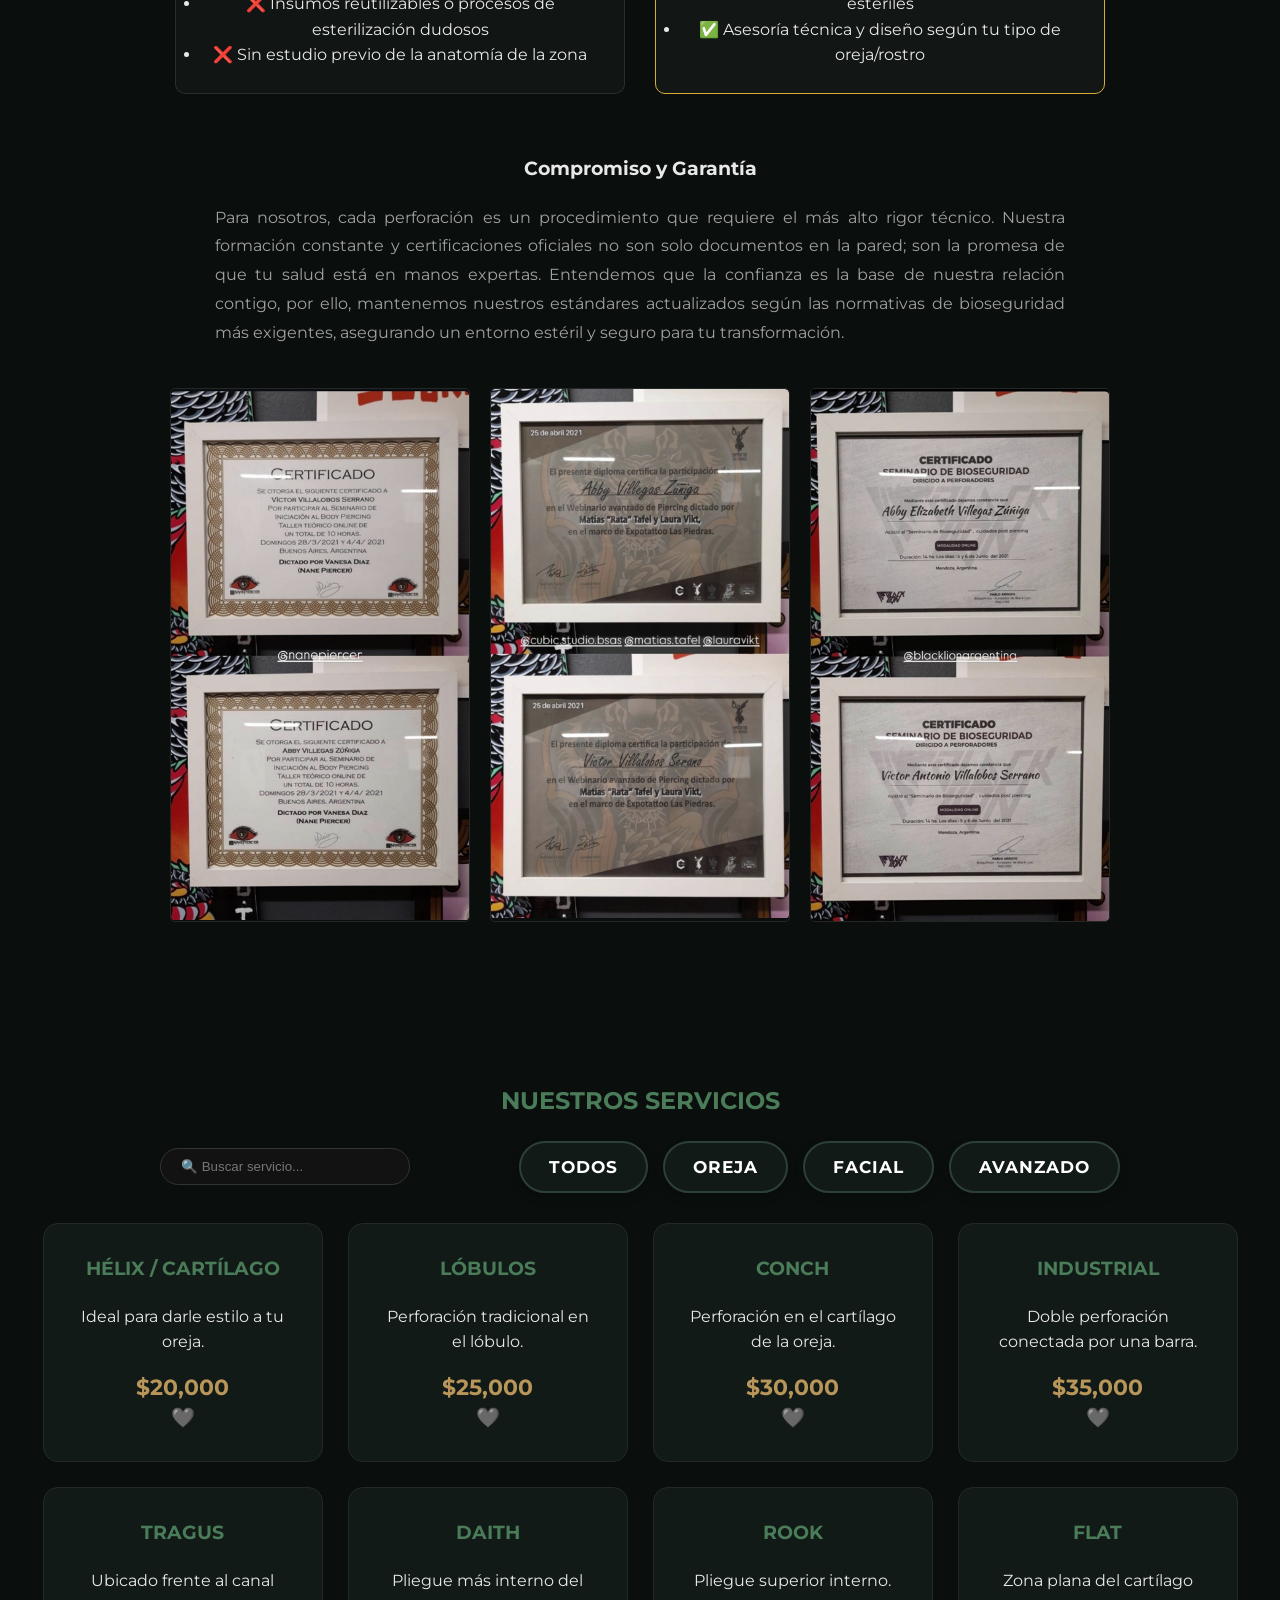
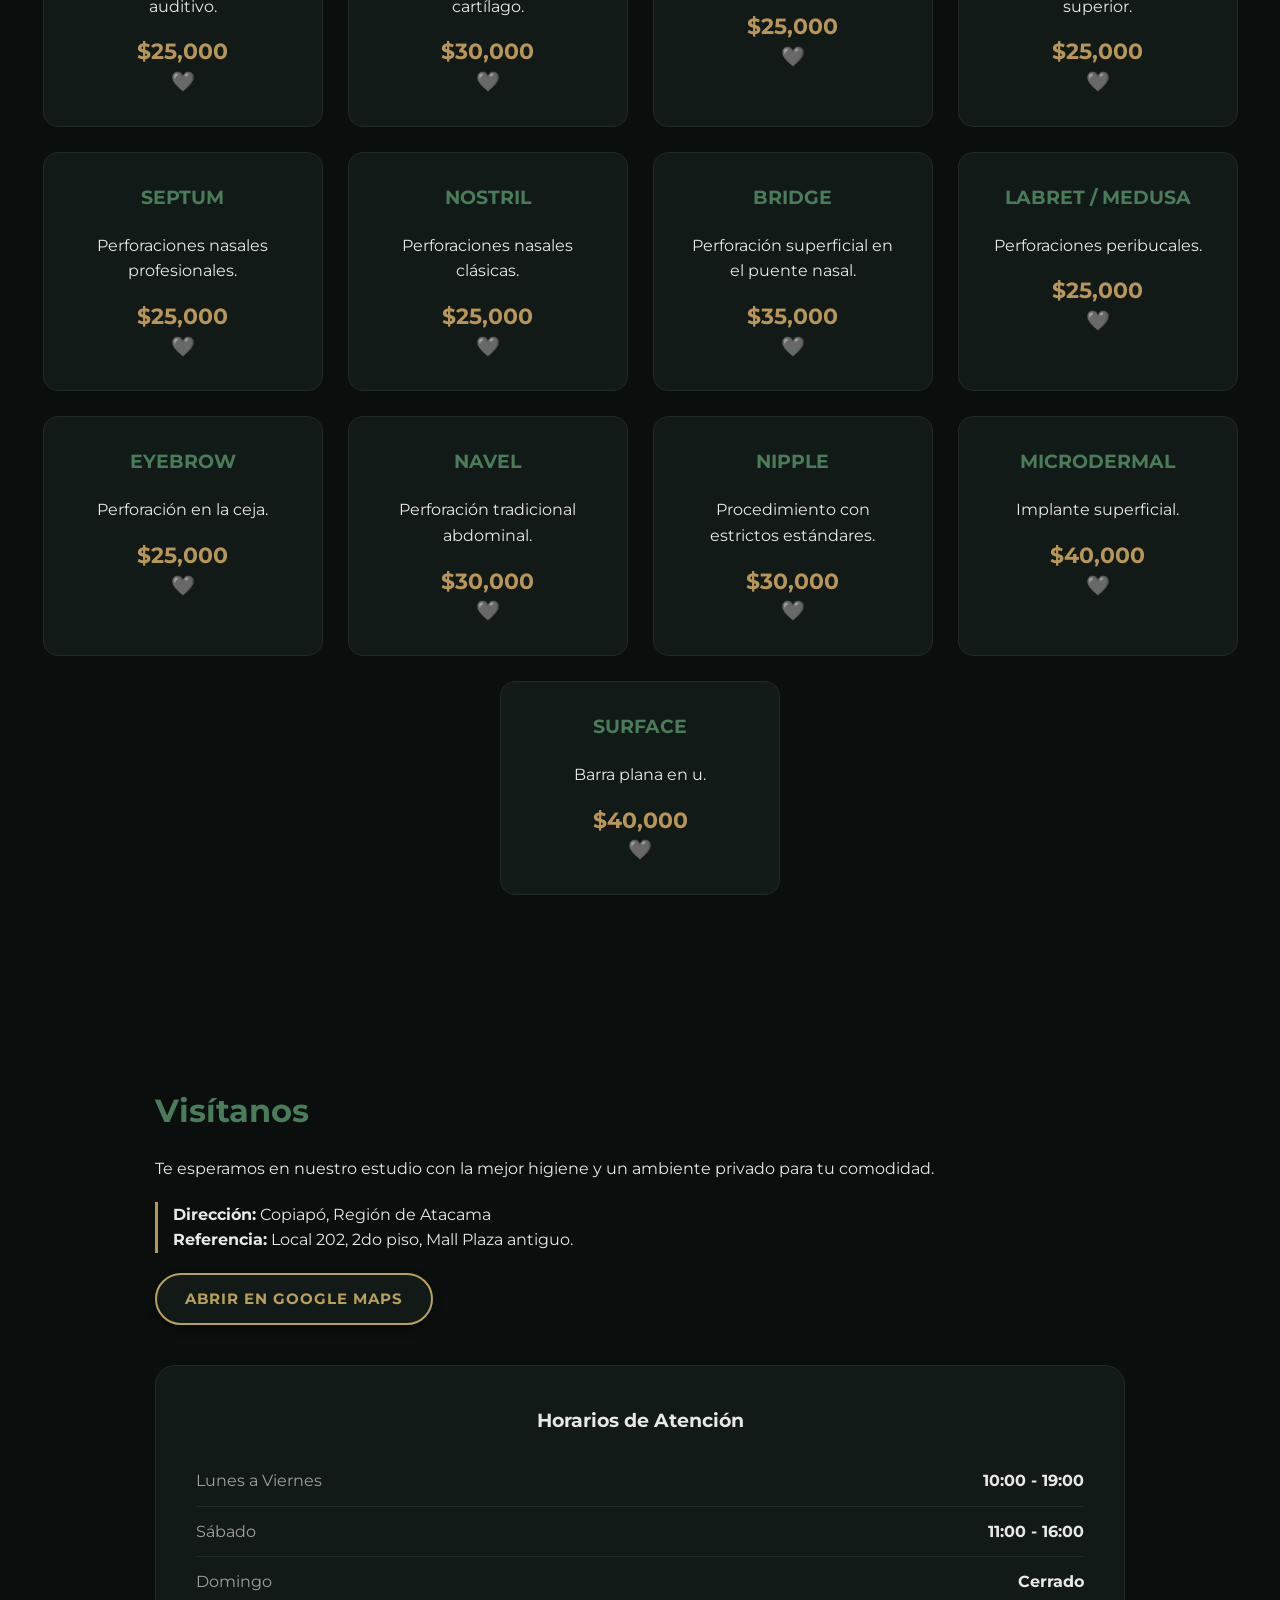
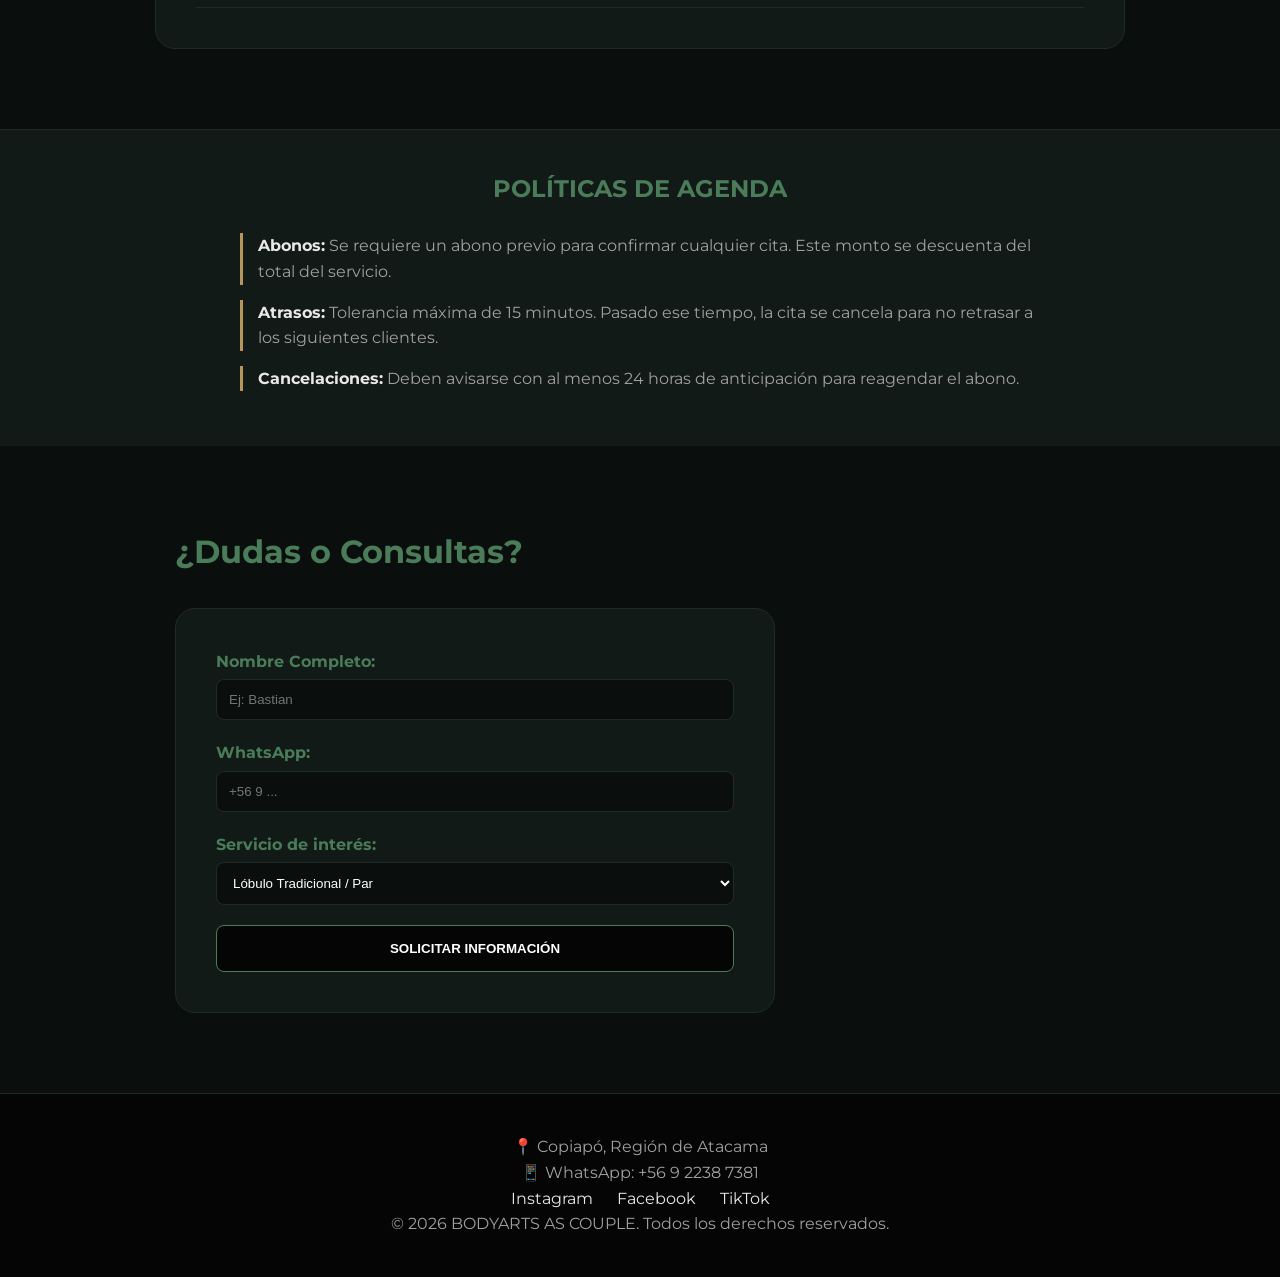
==== commit a457561d: "Actualizacion temass.html" ====
--- a/index.html
+++ b/index.html
@@ -15,6 +15,13 @@
             <img src="img/image_def505.png" alt="Logo circular de Bodyarts as Couple" class="logo-img">
             <h1>BODYARTS AS COUPLE</h1>
         </div>
+        
+        <button class="menu-hamburguesa" aria-label="Abrir menú de navegación">
+            <span></span>
+            <span></span>
+            <span></span>
+        </button>
+
         <nav>
             <ul>
                 <li><a href="#inicio">Inicio</a></li>
@@ -201,5 +208,18 @@
     </a>
     
     <script type="module" src="js/script.js"></script>
+
+    <a href="https://wa.me/56922387381" class="btn-whatsapp" target="_blank">
+        <span>Agendar por WhatsApp</span>
+    </a>
+    
+    <div id="panel-temas">
+        <button id="btn-tema-oscuro" title="Modo Oscuro" onclick="document.documentElement.setAttribute('data-theme', 'dark')">🌙</button>
+        <button id="btn-tema-claro" title="Modo Claro" onclick="document.documentElement.setAttribute('data-theme', 'light')">☀️</button>
+        <button id="btn-tema-contraste" title="Alto Contraste" onclick="document.documentElement.setAttribute('data-theme', 'contrast')">👁️</button>
+    </div>
+    
+    <script type="module" src="js/script.js"></script>
+
 </body>
-</html>+</html>
--- a/css/styles.css
+++ b/css/styles.css
@@ -1,8 +1,9 @@
-
-/* =========================================
-   1. VARIABLES Y RESET (Modo Oscuro)
-   ========================================= */
-:root { /* Colores */
+/* ==========================================================================
+   1. VARIABLES Y RESET (Temas Dinámicos)
+   ========================================================================== */
+
+/* --- 1.A) MODO OSCURO (Por Defecto) --- */
+:root, [data-theme="dark"] {
     --fondo-oscuro: #0a0f0d;      /*General*/
     --fondo-card: #121a17;        /*Cajas*/
     --verde-suave: #4a7c59;       /*Marca*/
@@ -11,47 +12,83 @@
     --gris-borde: #222a27;        /*Bordes*/
     --texto-suave: #a0a0a0;       /*Apoyo*/
     --negro-minimal: #050505;     /*Contraste*/
-}
-
-* { /* Reseteo */
+    --header-rgba: rgba(10, 15, 13, 0.85); /* Fondo menú */
+    --overlay-hero: rgba(10, 15, 13, 0.8); /* Capa sobre imágenes */
+}
+
+/* --- 1.B) MODO CLARO --- */
+[data-theme="light"] {
+    --fondo-oscuro: #f4f6f5;      
+    --fondo-card: #ffffff;        
+    --verde-suave: #2d5a3c;       
+    --dorado-logo: #96753c;       
+    --blanco-texto: #1a2420;      
+    --gris-borde: #dbebd5;        
+    --texto-suave: #55625c;       
+    --negro-minimal: #ffffff;     
+    --header-rgba: rgba(244, 246, 245, 0.85);
+    --overlay-hero: rgba(244, 246, 245, 0.4); 
+}
+
+/* --- 1.C) MODO ALTO CONTRASTE --- */
+[data-theme="contrast"] {
+    --fondo-oscuro: #000000;      
+    --fondo-card: #000000;        
+    --verde-suave: #ffff00;       
+    --dorado-logo: #ffff00;       
+    --blanco-texto: #ffffff;      
+    --gris-borde: #ffffff;        
+    --texto-suave: #ffff00;       
+    --negro-minimal: #000000;     
+    --header-rgba: rgba(0, 0, 0, 0.95);
+    --overlay-hero: rgba(0, 0, 0, 0.9);
+}
+
+* { 
     margin: 0;
     padding: 0;
     box-sizing: border-box;
 }
 
-img { /* Adaptabilidad */
-    max-width: 100%;
-    height: auto;
-}
-
-html { /* Desplazamiento */
-    scroll-behavior: smooth;
-}
-
-body { /* Base */
+body {
     background-color: var(--fondo-oscuro);
-    color: var(--blanco-texto);
+    color: var(--blanco-texto) !important; 
     font-family: 'Montserrat', sans-serif;
     font-size: 16px; 
     line-height: 1.6;
-}
-
-/* =========================================
-   2. ENCABEZADO
-   ========================================= */
-header { /* Menú */
-    padding: 25px 0;
+    transition: background-color 0.3s ease, color 0.3s ease, border-color 0.3s ease;
+}
+
+img { 
+    max-width: 100%;
+    height: auto;
+}
+
+html { 
+    scroll-behavior: smooth;
+}
+
+/* ==========================================================================
+   2. ENCABEZADO BASE & ESCRITORIO
+   ========================================================================== */
+header { 
+    padding: 25px 20px;
     text-align: center; 
     border-bottom: 4px solid var(--verde-suave); 
-    position: sticky; /* Fijo */
+    position: sticky; 
     top: 0;
     z-index: 1000;
-    background-color: rgba(10, 15, 13, 0.85); 
-    backdrop-filter: blur(10px); /* Esmerilado */
+    background-color: var(--header-rgba);
+    backdrop-filter: blur(10px); 
     -webkit-backdrop-filter: blur(10px);
-}
-
-.logo-img { /* Imagen */
+    transition: background-color 0.3s ease;
+    
+    display: flex;
+    flex-direction: column;
+    align-items: center;
+}
+
+.logo-img { 
     width: 130px;
     border-radius: 50%;
     border: 2px solid var(--dorado-logo);
@@ -59,69 +96,64 @@
     margin-bottom: 10px;
 }
 
-header h1 { /* Marca */
+header h1 { 
     color: var(--blanco-texto);
     font-size: 1.6rem;
     text-transform: uppercase;
     letter-spacing: 2px;
 }
 
-nav ul { /* Lista */
-    list-style: none;
-    display: flex;
-    justify-content: center;
-    gap: 30px;
-    margin-top: 15px;
-}
-
-nav a { /* Enlaces */
-    color: var(--texto-suave);
+/* Solo se aplica en pantallas grandes para no romper celulares */
+@media (min-width: 769px) {
+    nav ul { 
+        list-style: none;
+        display: flex !important;
+        justify-content: center;
+        gap: 30px;
+        margin-top: 15px;
+    }
+}
+
+nav a { 
+    color: var(--texto-suave) !important;
     text-decoration: none;
     font-weight: bold;
     font-size: 0.8rem;
     transition: 0.3s;
 }
 
-nav a:hover { /* Interacción */
-    color: var(--verde-suave);
-}
-
-::-webkit-scrollbar { /* Barra */
-    width: 12px;
-}
-
-::-webkit-scrollbar-track { /* Fondo-barra */
-    background-color: var(--fondo-oscuro);
-}
-
-::-webkit-scrollbar-thumb { /* Deslizador */
+nav a:hover { 
+    color: var(--verde-suave) !important;
+}
+
+/* --- Scrollbar --- */
+::-webkit-scrollbar { width: 12px; }
+::-webkit-scrollbar-track { background-color: var(--fondo-oscuro); }
+::-webkit-scrollbar-thumb { 
     background-color: var(--verde-suave);
     border-radius: 10px;
     border: 3px solid var(--fondo-oscuro);
 }
-
-::-webkit-scrollbar-thumb:hover { /* Activado */
-    background-color: var(--dorado-logo);
-}
-
-/* =========================================
+::-webkit-scrollbar-thumb:hover { background-color: var(--dorado-logo); }
+
+/* ==========================================================================
    3. SECCIÓN HERO (Inicio e Historia)
-   ========================================= */
-#inicio, #historia { /* Portada */
-    background-image: linear-gradient(rgba(10,15,13,0.8), rgba(10,15,13,0.9)), url('../image_def523.png');
+   ========================================================================== */
+#inicio, #historia { 
+    background-image: linear-gradient(var(--overlay-hero), var(--overlay-hero)), url('../image_def523.png');
     background-size: cover;
+    background-position: center;
     padding: 100px 20px;
     text-align: center;
-}
-
-/* Solo para el Inicio  */
+    transition: background-image 0.3s ease;
+}
+
 #inicio h2 { 
     font-size: 3.5rem;
     color: var(--verde-suave);
     margin-bottom: 15px;
 }
 
-/* Solo para la Historia */
 #historia h2 { 
     font-size: 2.5rem; 
     color: var(--verde-suave); 
@@ -129,30 +161,30 @@
 }
 
 form input:focus, 
-form select:focus { /* Resplandor */
+form select:focus {
     outline: none; 
     border-color: var(--dorado-logo);
     box-shadow: 0 0 10px rgba(184, 150, 90, 0.3); 
-    background-color: #1a241f; 
+    background-color: var(--fondo-oscuro); 
     transition: all 0.3s ease;
 }
 
-/* =========================================
-   4. SERVICIOS (Con efecto Hover de Imágenes)
-   ========================================= */
-#servicios { /* Contenedor */
+/* ==========================================================================
+   4. SERVICIOS Y FILTROS PREMIUM
+   ========================================================================== */
+#servicios { 
     background-color: var(--fondo-oscuro); 
     padding: 60px 20px;
 }
 
-#servicios h2, #servicios h3 { /* Subtítulos */
+#servicios h2, #servicios h3 { 
     color: var(--verde-suave);
     text-align: center;
     margin-bottom: 20px;
     text-transform: uppercase;
 }
 
-.contenedor-servicios { /* Cuadrícula */
+.contenedor-servicios { 
     display: flex;
     justify-content: center;
     gap: 25px;
@@ -160,7 +192,7 @@
     margin-bottom: 50px;
 }
 
-.servicio-card { /* Tarjeta */
+.servicio-card { 
     background-color: var(--fondo-card);
     border: 1px solid var(--gris-borde);
     border-radius: 15px;
@@ -168,21 +200,21 @@
     width: 280px;
     text-align: center;
     transition: 0.3s ease;
-    position: relative; /* Base-flotante */
-}
-
-.servicio-card:hover { /* Elevación */
+    position: relative; 
+}
+
+.servicio-card:hover { 
     transform: translateY(-8px);
     border-color: var(--dorado-logo);
     box-shadow: 0 10px 20px rgba(0, 0, 0, 0.5);
 }
 
-.servicio-card h3 { /* Nombre */
+.servicio-card h3 { 
     color: var(--blanco-texto);
     margin-bottom: 10px;
 }
 
-.servicio-card .precio { /* Valor */
+.servicio-card .precio { 
     color: var(--dorado-logo);
     font-weight: bold;
     font-size: 1.4rem;
@@ -190,117 +222,78 @@
     margin-top: 15px;
 }
 
-.img-referencia { /* Oculta */
+.img-referencia { 
     position: absolute;
-    top: -100px; /* Subida */
+    top: -100px; 
     left: 50%;
     transform: translateX(-50%) scale(0.5); 
-    width: 130px; /* Tamaño */
+    width: 130px; 
     height: 130px;
     object-fit: cover; 
     border-radius: 50%; 
     border: 3px solid var(--dorado-logo); 
-    box-shadow: 0 10px 25px rgba(0,0,0,0.8); /* Sombra */
-    opacity: 0; /* Transparente */
+    box-shadow: 0 10px 25px rgba(0,0,0,0.8); 
+    opacity: 0; 
     visibility: hidden;
     transition: all 0.4s cubic-bezier(0.175, 0.885, 0.32, 1.275); 
     z-index: 10;
     background-color: var(--fondo-oscuro); 
 }
 
-.servicio-card:hover .img-referencia { /* Visible */
+.servicio-card:hover .img-referencia { 
     transform: translateX(-50%) scale(1); 
     opacity: 1; 
     visibility: visible;
 }
 
-/* ==========================================================================
-   ESTILOS PREMIUM PARA LOS BOTONES DE FILTRO DE SERVICIOS
-   ========================================================================== */
+/* --- Controles de Búsqueda y Botones Filtro --- */
+.controles-servicios {
+    display: flex;
+    justify-content: space-between; 
+    align-items: center;
+    max-width: 1000px;
+    margin: 0 auto 30px auto;
+    padding: 0 20px;
+}
+
 .filtros {
     display: flex;
     justify-content: center;
     gap: 15px;
-    margin: 30px 0 45px 0;
     flex-wrap: wrap;
-    padding: 0 10px;
 }
 
 .filtros button {
-    background-color: #121a17; /* Fondo verde oscuro traslúcido */
-    color: #ffffff; /* Texto blanco impecable */
-    border: 2px solid #2d3f3a; /* Borde sutil a juego con el diseño */
-    padding: 14px 28px; /* Botones notablemente más amplios y grandes */
+    background-color: #121a17;  
+    color: #ffffff;          
+    border: 2px solid #2d3f3a;   
+    padding: 14px 28px;
     font-family: 'Montserrat', sans-serif;
-    font-size: 1.05rem; /* Letra clara y visible */
-    font-weight: 700;
-    text-transform: uppercase;
-    letter-spacing: 1px;
-    border-radius: 50px; /* Acabado en cápsula elegante */
-    cursor: pointer;
-    transition: all 0.3s cubic-bezier(0.25, 0.8, 0.25, 1);
-    box-shadow: 0 4px 10px rgba(0, 0, 0, 0.3);
-}
-
-.filtros button:hover {
-    background-color: #baa05b; /* Se ilumina en un elegante tono dorado/bronce */
-    color: #05080c; /* El texto pasa a oscuro para máxima legibilidad */
-    border-color: #baa05b;
-    transform: translateY(-3px); /* Efecto flotante dinámico */
-    box-shadow: 0 8px 16px rgba(186, 160, 91, 0.25);
-}
-
-.filtros button:active {
-    transform: translateY(-1px);
-    box-shadow: 0 4px 8px rgba(186, 160, 91, 0.15);
-}
-
-/* ==========================================================================
-   ESTILO PARA EL BOTÓN VOLVER (Y BOTONES SECUNDARIOS)
-   ========================================================================== */
-.btn-secundario {
-    display: inline-block;
-    text-decoration: none;
-    background-color: #121a17; 
-    color: #baa05b; 
-    border: 2px solid #baa05b; 
-    padding: 12px 28px;
-    font-family: 'Montserrat', sans-serif;
-    font-size: 0.95rem;
+    font-size: 1.05rem; 
     font-weight: 700;
     text-transform: uppercase;
     letter-spacing: 1px;
     border-radius: 50px; 
     cursor: pointer;
-    transition: all 0.3s ease;
-    box-shadow: 0 4px 10px rgba(0, 0, 0, 0.4);
-}
-
-.btn-secundario:hover {
+    transition: all 0.3s cubic-bezier(0.25, 0.8, 0.25, 1);
+    box-shadow: 0 4px 10px rgba(0, 0, 0, 0.3);
+}
+
+.filtros button:hover {
     background-color: #baa05b; 
-    color: #0a0f0d; 
-    transform: translateY(-2px); 
-    box-shadow: 0 6px 15px rgba(186, 160, 91, 0.3);
-}
-
-.btn-secundario:active {
+    color: #05080c; 
+    border-color: #baa05b;
+    transform: translateY(-3px); 
+    box-shadow: 0 8px 16px rgba(186, 160, 91, 0.25);
+}
+
+.filtros button:active {
     transform: translateY(-1px);
 }
 
-/* --- SECCIÓN de Busqueda --- */
-
-.controles-servicios {
-    display: flex;
-    justify-content: space-between; /* Empuja filtros a la izq y buscador a la der */
-    align-items: center;
-    max-width: 1000px;
-    margin: 0 auto 30px auto;
-    padding: 0 20px;
-}
-
 #input-busqueda {
-    background: #121212; /* Fondo oscuro igual a tus tarjetas */
-    border: 1px solid #333; /* Borde sutil */
+    background: #121212; 
+    border: 1px solid #333; 
     color: #e0e0e0;
     padding: 10px 20px;
     border-radius: 20px;
@@ -309,30 +302,17 @@
     width: 250px;
 }
 
-#input-busqueda:focus {
-    border-color: #888; /* Se aclara al hacer clic */
-}
-
-/* Ajuste para pantallas pequeñas */
-@media (max-width: 768px) {
-    .controles-servicios {
-        flex-direction: column;
-        gap: 20px;
-    }
-    #input-busqueda {
-        width: 100%;
-    }
-}
-
-/* =========================================
+#input-busqueda:focus { border-color: #baa05b; }
+
+/* ==========================================================================
    5. VISÍTANOS 
-   ========================================= */
-#visitanos { /* Sección */
+   ========================================================================== */
+#visitanos { 
     padding: 80px 20px;
-    background-color: var(--fondo-oscuro);
-}
-
-.contenedor-visita { /* Maquetación */
+    background-color: var(--fondo-oscuro); 
+}
+
+.contenedor-visita { 
     display: flex;
     flex-wrap: wrap;
     max-width: 1000px;
@@ -342,21 +322,21 @@
     padding: 0 15px;
 }
 
-.columna-info h2 { /* Título */
+.columna-info h2 { 
     color: var(--verde-suave);
     margin-bottom: 20px;
     font-size: 2rem;
     text-align: left;
 }
 
-.detalle-contacto { /* Detalles */
+.detalle-contacto { 
     margin: 20px 0;
     border-left: 3px solid var(--dorado-logo);
     padding-left: 15px;
     text-align: left;
 }
 
-.columna-horarios { /* Caja */
+.columna-horarios { 
     background-color: var(--fondo-card);
     padding: 40px;
     border-radius: 20px;
@@ -364,26 +344,26 @@
     flex: 1;
 }
 
-.columna-horarios h3 { /* Título */
+.columna-horarios h3 { 
     color: var(--blanco-texto);
     text-align: center;
     margin-bottom: 20px;
 }
 
-.lista-horarios { list-style: none; /* Días */ }
+.lista-horarios { list-style: none; }
 .lista-horarios li { display: flex; justify-content: space-between; padding: 12px 0; border-bottom: 1px solid var(--gris-borde); color: var(--texto-suave); }
-.lista-horarios li strong { color: var(--blanco-texto); /* Cierre */ }
-
-/* =========================================
+.lista-horarios li strong { color: var(--blanco-texto); }
+
+/* ==========================================================================
    6. CONTACTO 
-   ========================================= */
-#contacto { /* Bloque */
+   ========================================================================== */
+#contacto { 
     padding: 80px 20px;
     max-width: 1000px;
     margin: 0 auto;
 }
 
-#contacto h2 { /* Título */
+#contacto h2 { 
     color: var(--verde-suave);
     font-size: 2rem;
     margin-bottom: 30px;
@@ -391,7 +371,7 @@
     padding-left: 15px;
 }
 
-form { /* Formulario */
+form { 
     background-color: var(--fondo-card);
     padding: 40px;
     max-width: 600px;
@@ -400,15 +380,35 @@
     border: 1px solid var(--gris-borde);
 }
 
-form label { color: var(--verde-suave); font-weight: bold; display: block; margin-bottom: 5px; /* Etiquetas */ }
-form input, form select { width: 100%; padding: 12px; margin-bottom: 20px; background-color: var(--fondo-oscuro); color: white; border: 1px solid var(--gris-borde); border-radius: 8px; /* Cajas */ }
-form button { width: 100%; background-color: var(--negro-minimal); color: white; padding: 15px; border: 1px solid var(--verde-suave); border-radius: 8px; cursor: pointer; font-weight: bold; text-transform: uppercase; transition: 0.3s; /* Enviar */ }
-form button:hover { background-color: var(--verde-suave); /* Clic */ }
-
-/* =========================================
-   7. FOOTER Y BOTONES FLOTANTES
-   ========================================= */
-footer { /* Pie */
+form label { color: var(--verde-suave); font-weight: bold; display: block; margin-bottom: 5px; }
+form input, form select {
+    width: 100%;
+    padding: 12px;
+    margin-bottom: 20px;
+    background-color: var(--fondo-oscuro);
+    color: white;
+    border: 1px solid var(--gris-borde);
+    border-radius: 8px;
+}
+
+form button { 
+    width: 100%; 
+    background-color: var(--negro-minimal); 
+    color: white;          
+    padding: 15px; 
+    border: 1px solid var(--verde-suave); 
+    border-radius: 8px; 
+    cursor: pointer; 
+    font-weight: bold; 
+    text-transform: uppercase; 
+    transition: 0.3s; 
+}
+form button:hover { background-color: var(--verde-suave); }
+
+/* ==========================================================================
+   7. FOOTER Y COMPONENTES ADICIONALES
+   ========================================================================== */
+footer { 
     background-color: var(--negro-minimal);
     color: var(--texto-suave);
     padding: 40px 20px;
@@ -416,10 +416,10 @@
     border-top: 1px solid var(--gris-borde);
 }
 
-.redes-sociales a { color: var(--blanco-texto); margin: 0 10px; text-decoration: none; transition: 0.3s; /* Íconos */ }
-.redes-sociales a:hover { color: var(--dorado-logo); /* Brillo */ }
-
-.btn-whatsapp { /* Chat */
+.redes-sociales a { color: var(--blanco-texto); margin: 0 10px; text-decoration: none; transition: 0.3s; }
+.redes-sociales a:hover { color: var(--dorado-logo); }
+
+.btn-whatsapp { 
     position: fixed;
     bottom: 20px;
     right: 20px;
@@ -432,30 +432,49 @@
     z-index: 1000;
     transition: 0.3s;
 }
-
-.btn-whatsapp:hover { transform: scale(1.05); /* Latido */ }
-
-
-/* --- SECCIÓN FAVORITOS (Botones y Navbar) --- */
+.btn-whatsapp:hover { transform: scale(1.05); }
+
+/* --- Botones Secundarios --- */
+.btn-secundario {
+    display: inline-block;
+    text-decoration: none;
+    background-color: #121a17;  
+    color: #baa05b;  
+    border: 2px solid #baa05b;  
+    padding: 12px 28px;
+    font-family: 'Montserrat', sans-serif;
+    font-size: 0.95rem;
+    font-weight: 700;
+    text-transform: uppercase;
+    letter-spacing: 1px;
+    border-radius: 50px;  
+    cursor: pointer;
+    transition: all 0.3s ease;
+    box-shadow: 0 4px 10px rgba(0, 0, 0, 0.4);
+}
+.btn-secundario:hover {
+    background-color: #baa05b;  
+    color: #0a0f0d;  
+    transform: translateY(-2px);  
+    box-shadow: 0 6px 15px rgba(186, 160, 91, 0.3);
+}
+
+/* --- Favoritos --- */
 .btn-favorito {
     cursor: pointer;
     background: none;
     border: none;
     font-size: 1.2rem;
-    filter: grayscale(100%); /* Corazón gris si no está seleccionado */
+    filter: grayscale(100%); 
     transition: transform 0.2s;
 }
-
-.btn-favorito.activo {
-    filter: grayscale(0%); /* Corazón rojo/normal si está seleccionado */
-    transform: scale(1.2);
-}
+.btn-favorito.activo { filter: grayscale(0%); transform: scale(1.2); }
 
 .btn-favoritos-flotante {
     position: fixed;
-    top: 20px;       /* Distancia desde arriba */
-    left: 20px;      /* Distancia desde la izquierda */
-    z-index: 1000;   /* Para que siempre esté encima de todo */
+    top: 20px;       
+    left: 20px;      
+    z-index: 1000;   
     background-color: var(--verde-suave); 
     color: white;
     padding: 10px 20px;
@@ -465,13 +484,8 @@
     box-shadow: 0 4px 6px rgba(0,0,0,0.3);
     transition: transform 0.3s ease;
 }
-
-.btn-favoritos-flotante:hover {
-    transform: scale(1.1);
-    background-color: #d4af37; /* Un tono dorado o contraste */
-}
-
-/* Estilo para que el enlace de favoritos resalte en la barra */
+.btn-favoritos-flotante:hover { transform: scale(1.1); background-color: #d4af37; }
+
 .nav-favoritos {
     background-color: var(--verde-suave); 
     color: white !important;
@@ -481,120 +495,110 @@
     font-size: 0.9rem;
     transition: background-color 0.3s;
 }
-
-.nav-favoritos:hover {
-    background-color: #d4af37; /* Color dorado al pasar el mouse */
-}
-
-
-/* --- HISTORIA EXPANDIDA Y COMPARATIVA --- */
-.historia-expandida {
-    max-width: 850px; /* Ancho texto */
-    margin: 0 auto;   /* Centra bloque */
-    text-align: justify; /* Rellena */
-    line-height: 1.8;  /* Aire entre líneas */
-    color: var(--texto-suave); /* Color */
-}
-
-.historia-expandida p {
-    margin-bottom: 20px; /* Separa-párrafos */
-}
-
-.comparativa-dual {
-    display: flex;
-    justify-content: center;
-    gap: 30px;
-    margin-top: 50px;
-    padding: 0 20px;
-}
-
-.columna-comparativa {
-    flex: 1;
-    max-width: 450px;
-    padding: 25px;
+.nav-favoritos:hover { background-color: #d4af37; }
+
+/* --- Panel Temas --- */
+#panel-temas {
+  position: fixed;
+  bottom: 20px;
+  left: 20px;
+  background: var(--fondo-card);
+  padding: 10px;
+  border-radius: 50px;
+  display: flex;
+  gap: 10px;
+  z-index: 10000; 
+  border: 2px solid var(--gris-borde);
+  box-shadow: 0 4px 15px rgba(0,0,0,0.2);
+}
+#panel-temas button { background: none; border: none; font-size: 1.3rem; cursor: pointer; transition: transform 0.2s; padding: 5px; }
+#panel-temas button:hover { transform: scale(1.2); }
+
+/* --- Bloques Expandidos --- */
+.historia-expandida { max-width: 850px; margin: 0 auto; text-align: justify; line-height: 1.8; color: var(--texto-suave); }
+.historia-expandida p { margin-bottom: 20px; }
+.comparativa-dual { display: flex; justify-content: center; gap: 30px; margin-top: 50px; padding: 0 20px; }
+.columna-comparativa { flex: 1; max-width: 450px; padding: 25px; border-radius: 10px; background-color: rgba(255, 255, 255, 0.03); border: 1px solid rgba(255, 255, 255, 0.1); }
+.pros { border-color: #d4af37; }
+
+/* --- Certificados --- */
+.certificados-container { margin-top: 60px; text-align: center; }
+.parrafo-certificados { max-width: 850px; margin: 20px auto 40px auto; text-align: justify; line-height: 1.8; color: var(--texto-suave); }
+.galeria-certificados { display: flex; justify-content: center; gap: 20px; flex-wrap: wrap; }
+.certificado-item { flex: 1; min-width: 250px; max-width: 300px; border: 1px solid rgba(255, 255, 255, 0.1); border-radius: 5px; overflow: hidden; transition: transform 0.3s ease; }
+.certificado-item:hover { transform: scale(1.03); border-color: #d4af37; }
+.certificado-item img { width: 100%; height: auto; display: block; filter: grayscale(20%); }
+
+/* ==========================================================================
+   8. DISEÑO RESPONSIVO (Media Queries Integradas)
+   ========================================================================== */
+
+/* --- Estilos Generales del Botón Hamburguesa --- */
+.menu-hamburguesa {
+    display: none; /* Por defecto oculto en Computadora */
+    flex-direction: column;
+    justify-content: space-between;
+    width: 32px;
+    height: 22px;
+    background: transparent;
+    border: none;
+    cursor: pointer;
+    margin: 15px auto 0 auto;
+    padding: 0;
+    z-index: 1010;
+}
+
+.menu-hamburguesa span {
+    display: block;
+    width: 100%;
+    height: 3px;
+    background-color: var(--blanco-texto) !important;
     border-radius: 10px;
-    background-color: rgba(255, 255, 255, 0.03);
-    border: 1px solid rgba(255, 255, 255, 0.1);
-}
-
-.pros {
-    border-color: #d4af37; /* Color destacado */
-}
-
-
-/* --- SECCIÓN CERTIFICADOS --- */
-.certificados-container {
-    margin-top: 60px;
-    text-align: center;
-}
-
-.parrafo-certificados {
-    max-width: 850px;
-    margin: 20px auto 40px auto;
-    text-align: justify; /* Estilo de llenado */
-    line-height: 1.8;
-    color: var(--texto-suave);
-}
-
-.galeria-certificados {
-    display: flex;
-    justify-content: center;
-    gap: 20px;
-    flex-wrap: wrap; /* Acomoda en pantalla */
-}
-
-.certificado-item {
-    flex: 1;
-    min-width: 250px;
-    max-width: 300px;
-    border: 1px solid rgba(255, 255, 255, 0.1);
-    border-radius: 5px;
-    overflow: hidden;
-    transition: transform 0.3s ease;
-}
-
-.certificado-item:hover {
-    transform: scale(1.03);
-    border-color: #d4af37;
-}
-
-.certificado-item img {
-    width: 100%;
-    height: auto;
-    display: block;
-    filter: grayscale(20%); /* Oscuro/serio */
-}
-
-/* =========================================
-   8. DISEÑO RESPONSIVO (Media Queries)
-   ========================================= */
-@media (max-width: 768px) {   /* Quiebre para tablets y celulares */
-
-    /* 1. Ajustes de Visítanos y Formulario */
-    .contenedor-visita { 
-        flex-direction: column; 
+    transition: all 0.3s ease;
+}
+
+/* Animaciones del botón (Activadas mediante JS) */
+.menu-hamburguesa.abierto span:nth-child(1) { transform: translateY(9px) rotate(45deg); }
+.menu-hamburguesa.abierto span:nth-child(2) { opacity: 0; }
+.menu-hamburguesa.abierto span:nth-child(3) { transform: translateY(-9px) rotate(-45deg); }
+
+/* --- Reglas exclusivas para tablets y celulares (Menos de 768px) --- */
+@media (max-width: 768px) { 
+    
+    /* Mostrar Hamburguesa */
+    .menu-hamburguesa {
+        display: flex !important;
     }
-    form { 
-        margin-left: 0; 
-        width: 100%; 
+
+    /* Ocultar EXCLUSIVAMENTE la lista de navegación superior */
+    header nav ul {
+        display: none !important; 
+        flex-direction: column !important; 
+        gap: 15px;
+        margin-top: 20px;
+        padding: 15px 0;
+        text-align: center;
+        width: 100%;
     }
-    #contacto h2 { 
-        padding-left: 0; 
-        text-align: center; 
+
+    /* Mostrar menú vertical al hacer clic */
+    header nav.activo ul {
+        display: flex !important; 
     }
 
-    /* 2. Ajustes de Comparativa */
-    .comparativa-dual {
-        flex-direction: column;   /* Apilado */
-        align-items: center;      /* Alineación */
-        gap: 20px;                /* Espaciado */
+    /* Adaptación del Buscador y Controles de Filtros */
+    .controles-servicios {
+        flex-direction: column;
+        gap: 20px;
     }
-
-    /* 3. Ajustes de Historia y Certificados */
-    .historia-expandida {
-        text-align: left;         /* Lectura más fácil en móvil */
+    #input-busqueda {
+        width: 100%;
     }
-    .parrafo-certificados {
-        text-align: left;         /* Adaptación */
-    }
-}
+
+    /* Ajustes estructurales de secciones */
+    .contenedor-visita { flex-direction: column; }
+    form { margin-left: 0; width: 100%; }
+    #contacto h2 { padding-left: 0; text-align: center; }
+    .comparativa-dual { flex-direction: column; align-items: center; gap: 20px; }
+    .historia-expandida, .parrafo-certificados { text-align: left; }
+}
